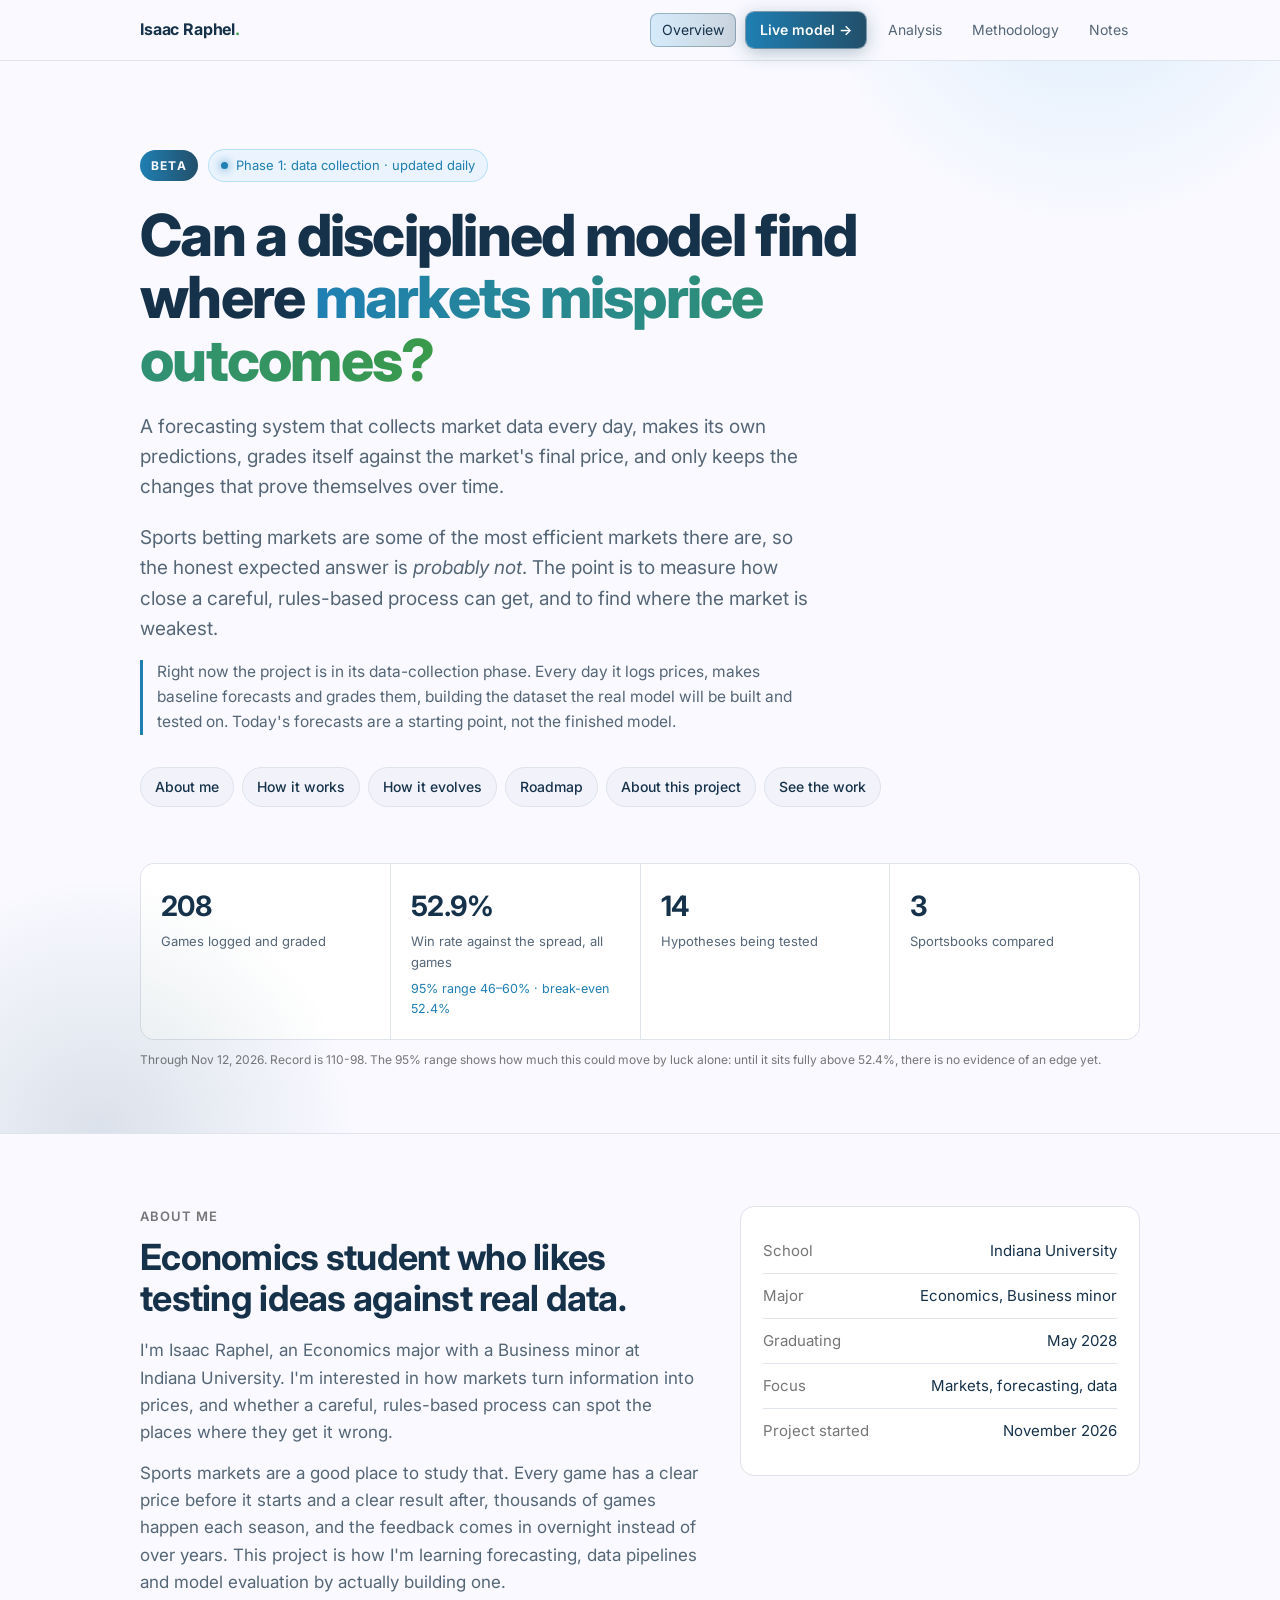
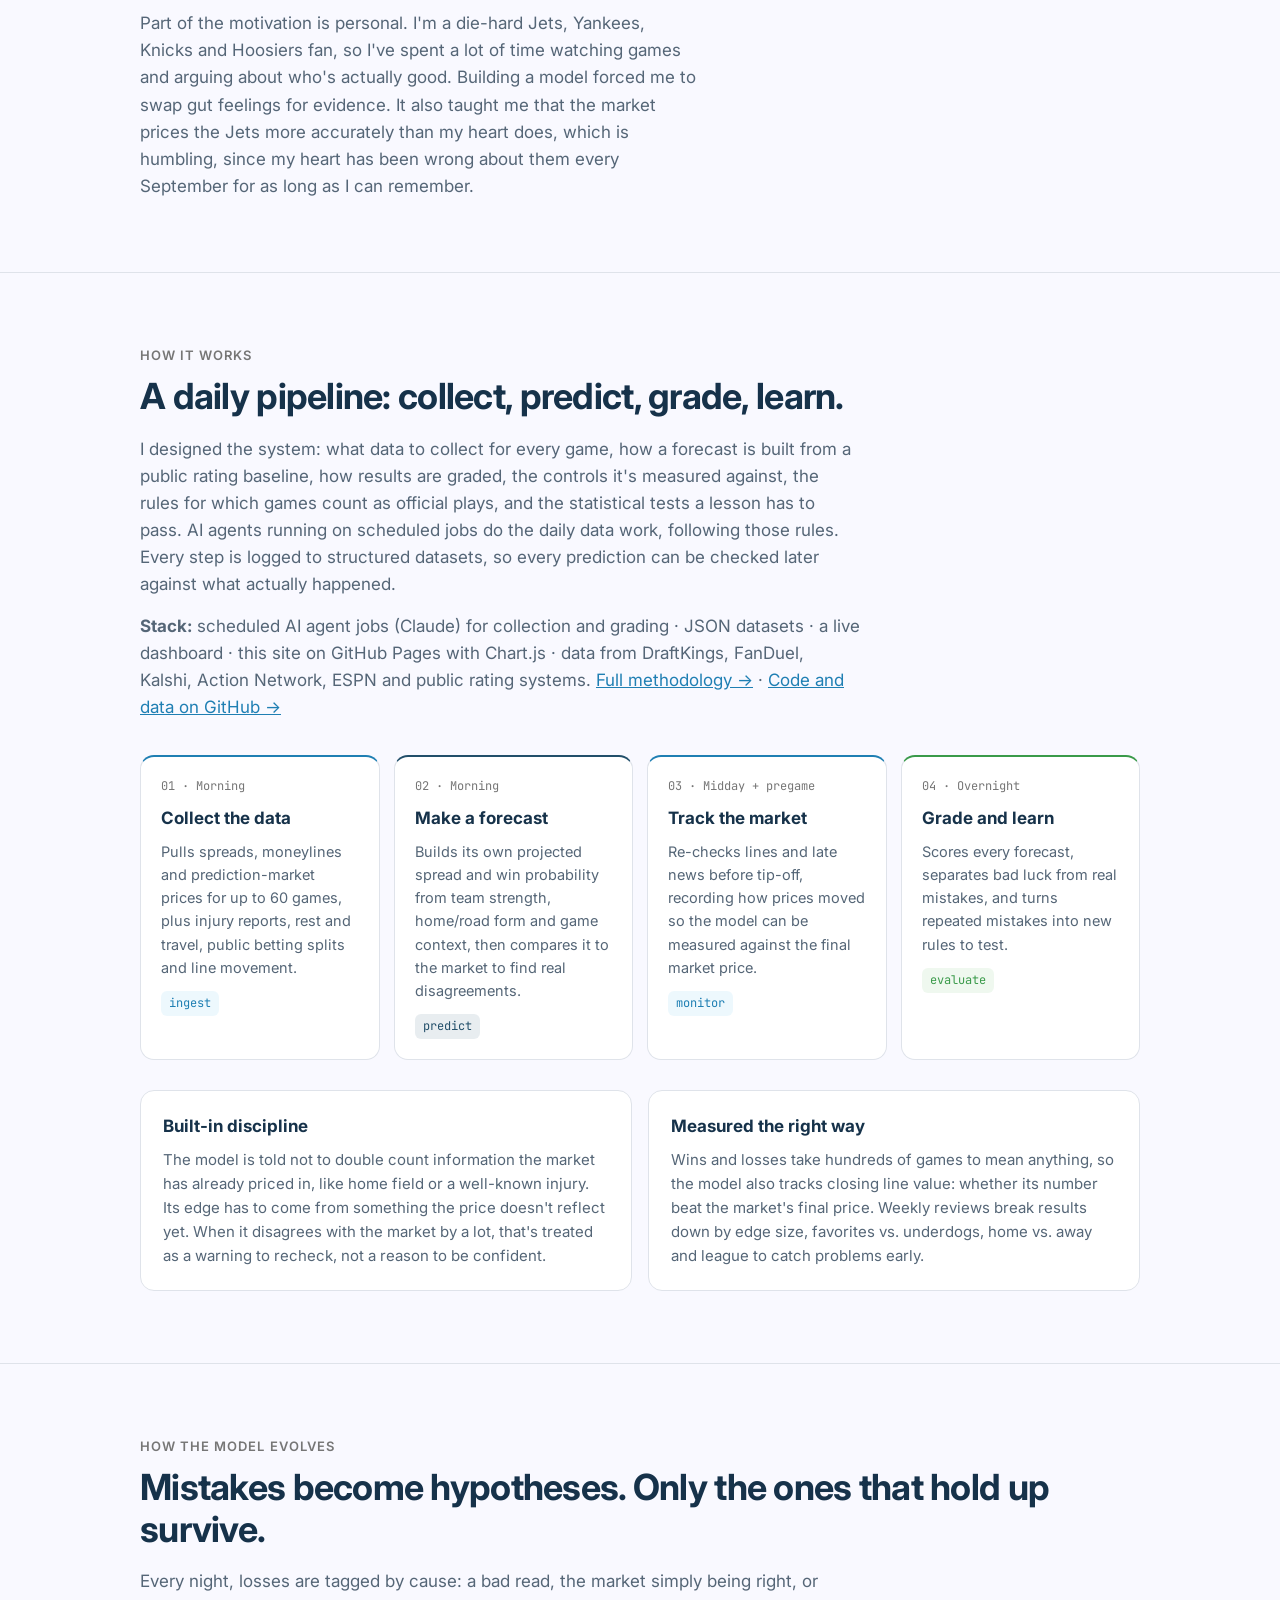
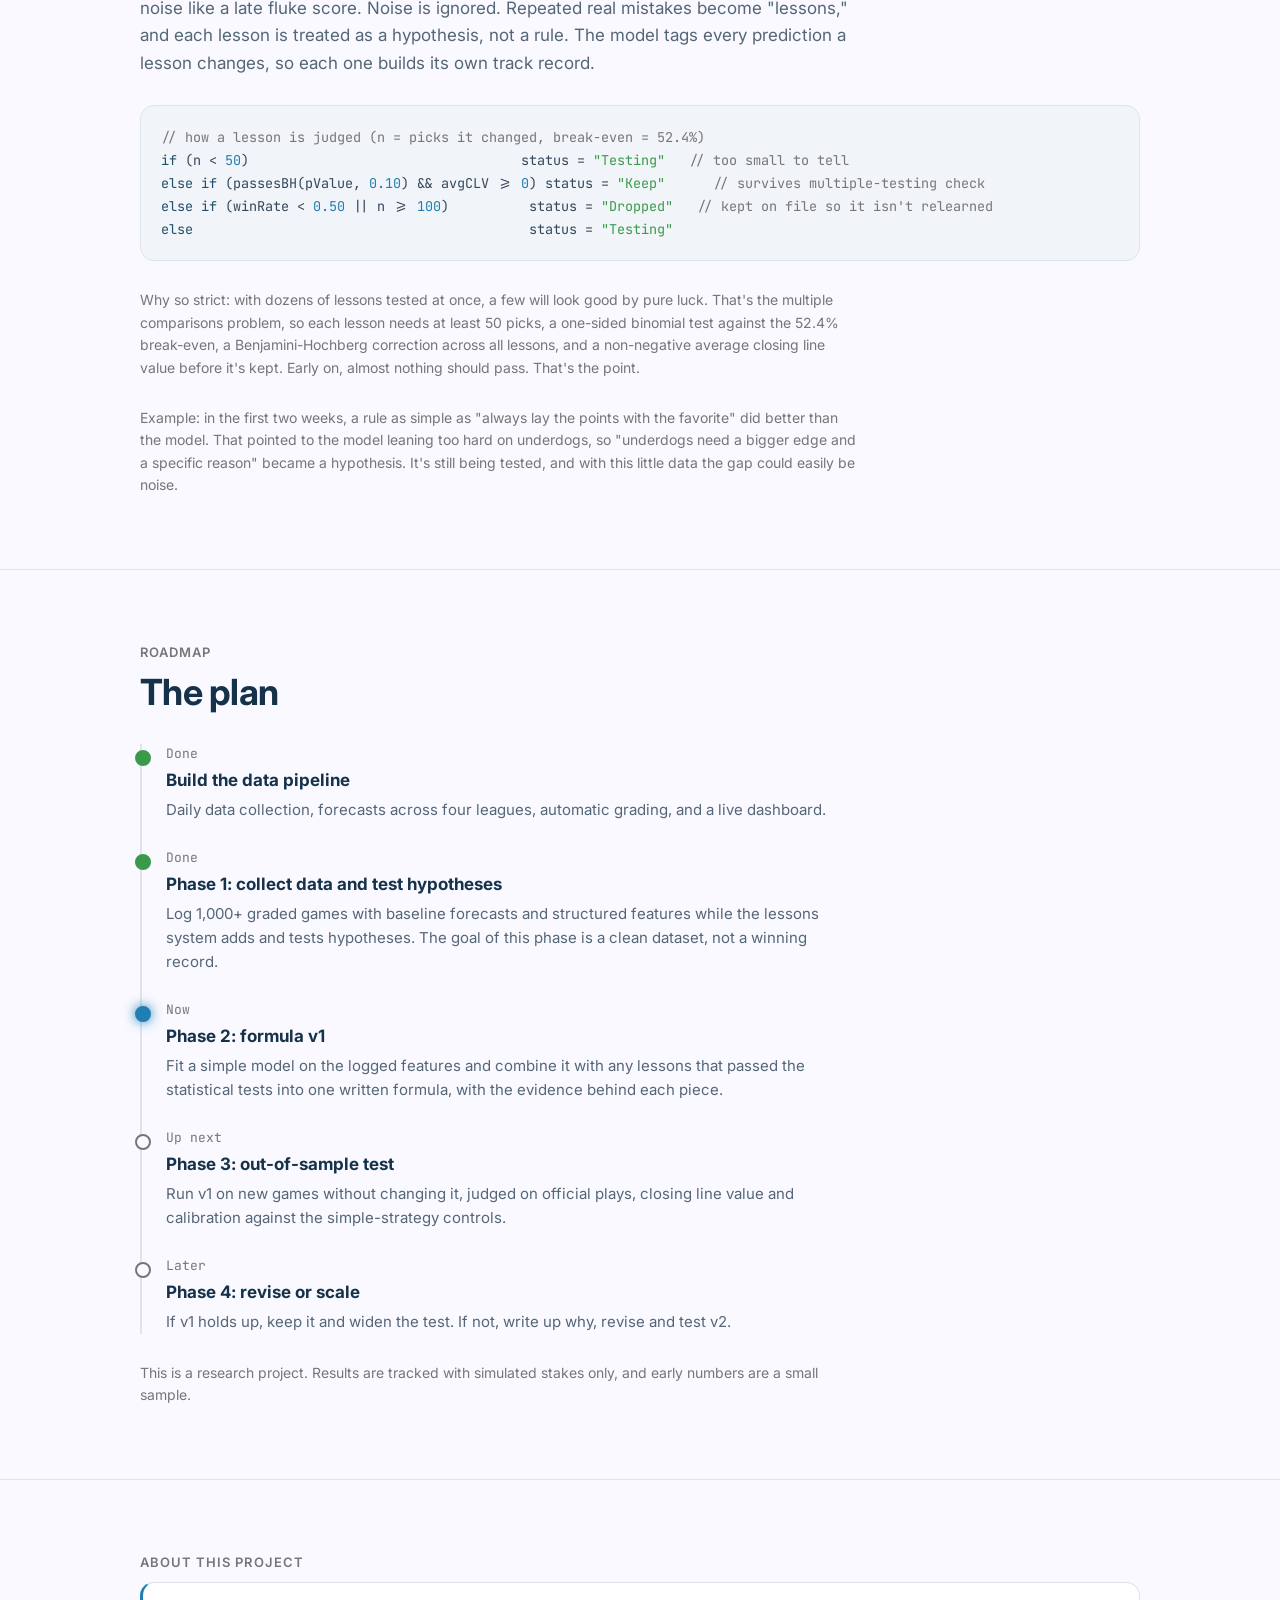
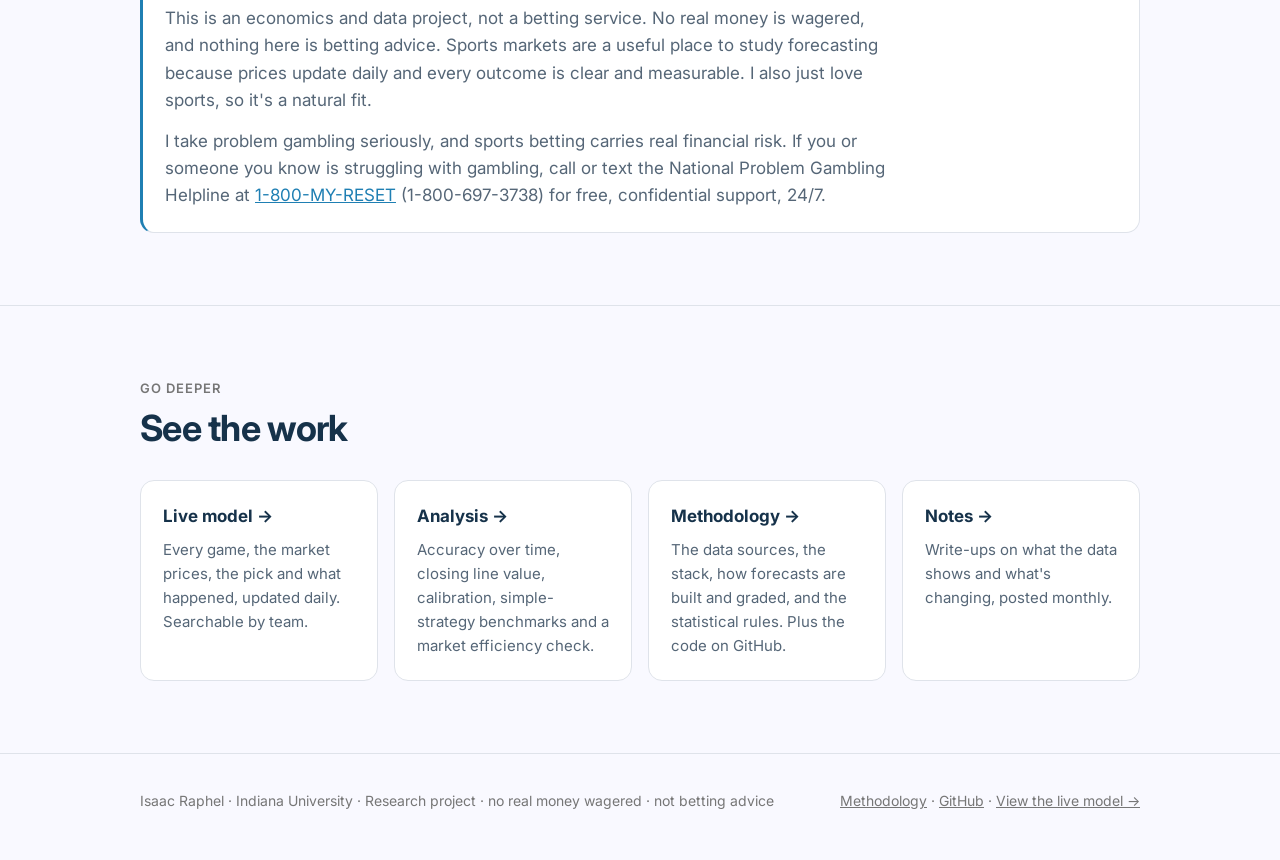
==== index.html @ 84a30801 "Retheme site to light Jungle Vibes palette (navy, sky blue, green; red for losses) Co-Authored-By: C" ====
<!doctype html>
<html lang="en">
<head>
<meta charset="utf-8">
<meta name="viewport" content="width=device-width, initial-scale=1">
<title>Isaac Raphel | Sports Forecasting Model (Beta)</title>
<meta name="description" content="An economics project testing how efficiently sports markets price games, using daily data collection, a prediction model and a self-correcting feedback loop.">
<meta property="og:title" content="Can a disciplined model find where markets misprice outcomes?">
<meta property="og:description" content="Isaac Raphel's daily sports forecasting model: predictions benchmarked against DraftKings, FanDuel and Kalshi, graded overnight, with a self-correcting lessons system.">
<meta property="og:image" content="https://isaacraphel.github.io/picks-model/assets/preview.png">
<meta property="og:url" content="https://isaacraphel.github.io/picks-model/">
<meta property="og:type" content="website">
<meta name="twitter:card" content="summary_large_image">
<link rel="preconnect" href="https://fonts.googleapis.com">
<link rel="preconnect" href="https://fonts.gstatic.com" crossorigin>
<link href="https://fonts.googleapis.com/css2?family=Inter:wght@400;500;600;700;800&family=JetBrains+Mono:wght@500&display=swap" rel="stylesheet">
<style>
:root{
  --bg:#f9f9ff; --panel:#ffffff; --panel2:#16324a; --line:#dfe3ea;
  --text:#16324a; --muted:#556677; --dim:#767676;
  --green:#3a9a4a; --blue:#1f7fb3; --purple:#224f6a; --amber:#1f7fb3; --pink:#c94545;
}
*{box-sizing:border-box;margin:0;padding:0}
html{scroll-behavior:smooth}
body{background:var(--bg);color:var(--text);font-family:Inter,system-ui,sans-serif;line-height:1.6;-webkit-font-smoothing:antialiased}
a{color:inherit}
.wrap{max-width:1040px;margin:0 auto;padding:0 20px}
.mono{font-family:"JetBrains Mono",ui-monospace,monospace}

nav{position:sticky;top:0;z-index:10;background:rgba(249,249,255,.92);backdrop-filter:blur(10px);border-bottom:1px solid var(--line)}
nav .wrap{display:flex;align-items:center;justify-content:space-between;height:60px}
.brand{font-weight:700;letter-spacing:-.01em;text-decoration:none}
.brand span{color:var(--green)}
.navlinks{display:flex;gap:22px;font-size:14px;color:var(--muted);align-items:center}
.navlinks a.navbtn{color:#fff;background:linear-gradient(90deg,#1f7fb3,#224f6a);padding:7px 14px;border-radius:8px;font-weight:600}
.navlinks a.navbtn:hover{color:#fff;filter:brightness(1.1)}
#today .head{display:flex;justify-content:space-between;align-items:end;gap:16px;flex-wrap:wrap;margin-bottom:22px}
.topcard{background:var(--panel);border:1px solid var(--line);border-left:3px solid var(--green);border-radius:14px;padding:20px 22px;display:flex;justify-content:space-between;gap:20px;flex-wrap:wrap;align-items:center}
.topcard .lbl{font-size:12px;color:var(--dim);text-transform:uppercase;letter-spacing:.08em;font-weight:600}
.streak{display:inline-block;font-size:13px;font-weight:700;color:#b7791f;background:rgba(183,121,31,.12);border-radius:999px;padding:3px 11px;margin:6px 0 2px}
.topcard .pk{font-size:26px;font-weight:800;color:var(--green);letter-spacing:-.02em;margin:2px 0}
.topcard .why{color:var(--muted);font-size:14.5px;max-width:640px}
.topcard .odds{display:flex;gap:18px;font-size:13.5px;color:var(--muted);flex-wrap:wrap}
.topcard .odds b{color:var(--text)}
.glist{margin-top:14px;display:grid;grid-template-columns:repeat(auto-fill,minmax(min(100%,300px),1fr));gap:12px}
.g{background:var(--panel);border:1px solid var(--line);border-radius:12px;padding:14px 16px;display:flex;flex-direction:column;gap:6px}
.g .r1{display:flex;justify-content:space-between;gap:10px;font-size:12px;color:var(--dim)}
.g .lg{font-weight:700;letter-spacing:.05em}
.lg-NFL{color:#1f7fb3}.lg-NBA{color:#8a9aa8}.lg-CFB{color:#224f6a}.lg-CBB{color:#54b7e8}
.g .mt{font-weight:600;font-size:15px}
.g .r3{display:flex;justify-content:space-between;gap:10px;font-size:13.5px;color:var(--muted)}
.g .r3 b{color:var(--green);font-weight:700}
.ovr{font-size:12px;color:#224f6a;background:rgba(34,79,106,.12);border-radius:6px;padding:3px 8px;width:max-content;max-width:100%}
.res-W{color:#3a9a4a;font-weight:700}.res-L{color:#c94545;font-weight:700}.res-P{color:var(--amber);font-weight:700}
.seeall{margin-top:18px;display:flex;gap:12px;flex-wrap:wrap;align-items:center}
.seeall .muted{color:var(--dim);font-size:13.5px}
.sec-cta{margin-top:30px}
.navlinks a{text-decoration:none}
.navlinks a:hover{color:var(--text)}
@media(max-width:640px){.navlinks .hide-sm{display:none}}

header.hero{padding:88px 0 64px;position:relative;overflow:hidden}
.hero:before{content:"";position:absolute;inset:-40% -10% auto auto;width:640px;height:640px;background:radial-gradient(circle,rgba(84,183,232,.18),transparent 60%);pointer-events:none}
.hero:after{content:"";position:absolute;left:-200px;bottom:-300px;width:600px;height:600px;background:radial-gradient(circle,rgba(34,79,106,.14),transparent 60%);pointer-events:none}
.tagrow{display:flex;gap:10px;align-items:center;flex-wrap:wrap;margin-bottom:22px}.tagrow .eyebrow{margin-bottom:0}
.beta{font-size:12px;font-weight:700;letter-spacing:.1em;text-transform:uppercase;color:#f9f9ff;background:linear-gradient(90deg,var(--blue),var(--purple));padding:6px 11px;border-radius:999px}
.eyebrow{display:inline-flex;gap:8px;align-items:center;font-size:13px;color:#1f7fb3;border:1px solid rgba(84,183,232,.35);background:rgba(84,183,232,.08);padding:5px 12px;border-radius:999px;margin-bottom:22px}
.dot{width:7px;height:7px;border-radius:50%;background:var(--blue);box-shadow:0 0 10px var(--blue)}
h1{font-size:clamp(34px,6vw,58px);line-height:1.08;letter-spacing:-.03em;font-weight:800;max-width:820px}
h1 .grad{background:linear-gradient(90deg,var(--blue),var(--green));-webkit-background-clip:text;background-clip:text;color:transparent}
.lede.phase{font-size:15.5px;border-left:3px solid var(--amber);padding-left:14px;margin-top:16px}
.lede{margin-top:20px;font-size:clamp(16px,2.2vw,19px);color:var(--muted);max-width:680px}
.cta{margin-top:32px;display:flex;gap:12px;flex-wrap:wrap}
.btn{display:inline-block;padding:12px 20px;border-radius:10px;font-weight:600;font-size:15px;text-decoration:none;border:1px solid var(--line)}
.btn.primary{background:var(--text);color:var(--bg);border-color:var(--text)}
.btn.primary:hover{filter:brightness(1.1)}
.btn.ghost:hover{border-color:var(--muted)}

.stats{display:grid;grid-template-columns:repeat(4,1fr);gap:1px;background:var(--line);border:1px solid var(--line);border-radius:14px;overflow:hidden;margin-top:56px}
.stat{background:var(--panel);padding:20px}
.stat .n{font-size:28px;font-weight:700;letter-spacing:-.02em}
.stat .l{font-size:13px;color:var(--muted);margin-top:2px}
.asof{font-size:12px;color:var(--dim);margin-top:10px}
@media(max-width:720px){.stats{grid-template-columns:repeat(2,1fr)}}

section{padding:72px 0;border-top:1px solid var(--line)}
.kicker{font-size:13px;font-weight:600;letter-spacing:.08em;text-transform:uppercase;color:var(--dim);margin-bottom:10px}
h2{font-size:clamp(26px,4vw,36px);letter-spacing:-.02em;line-height:1.15;margin-bottom:18px}
p.body{color:var(--muted);max-width:720px;font-size:17px}
p.body + p.body{margin-top:14px}

.about{display:grid;grid-template-columns:1.4fr 1fr;gap:40px;align-items:start}
.card{background:var(--panel);border:1px solid var(--line);border-radius:14px;padding:22px}
.facts div{display:flex;justify-content:space-between;gap:16px;padding:10px 0;border-bottom:1px solid var(--line);font-size:15px}
.facts div:last-child{border-bottom:0}
.facts span:first-child{color:var(--dim)}
.facts span:last-child{text-align:right}
@media(max-width:800px){.about{grid-template-columns:1fr}}

.pipeline{display:grid;grid-template-columns:repeat(4,1fr);gap:14px;margin-top:34px}
.step{background:var(--panel);border:1px solid var(--line);border-radius:14px;padding:20px;position:relative}
.step .num{font-family:"JetBrains Mono",monospace;font-size:12px;color:var(--dim)}
.step h3{font-size:17px;margin:8px 0 8px}
.step p{font-size:14.5px;color:var(--muted)}
.step .tag{display:inline-block;margin-top:12px;font-size:12px;font-family:"JetBrains Mono",monospace;padding:3px 8px;border-radius:6px}
.s1 .tag{color:var(--blue);background:rgba(84,183,232,.1)}
.s2 .tag{color:var(--purple);background:rgba(34,79,106,.1)}
.s3 .tag{color:var(--amber);background:rgba(84,183,232,.1)}
.s4 .tag{color:var(--green);background:rgba(95,189,100,.1)}
.s1{border-top:2px solid var(--blue)} .s2{border-top:2px solid var(--purple)} .s3{border-top:2px solid var(--amber)} .s4{border-top:2px solid var(--green)}
@media(max-width:880px){.pipeline{grid-template-columns:repeat(2,1fr)}}
@media(max-width:520px){.pipeline{grid-template-columns:1fr}}

.two{display:grid;grid-template-columns:1fr 1fr;gap:16px;margin-top:30px}
.two .card h3{font-size:17px;margin-bottom:8px}
.two .card p{font-size:15px;color:var(--muted)}
.two .card .big{font-size:30px;font-weight:700;letter-spacing:-.02em;margin-bottom:4px}
@media(max-width:980px){#deeper .two{grid-template-columns:repeat(2,1fr)!important}}
@media(max-width:720px){.two{grid-template-columns:1fr!important}}

.code{margin-top:28px;background:#f1f4f8;border:1px solid var(--line);border-radius:14px;padding:20px;overflow-x:auto;white-space:pre;font-family:"JetBrains Mono",monospace;font-size:13.5px;line-height:1.7;color:#33475b}
.code .c{color:var(--dim)} .code .k{color:var(--purple)} .code .s{color:var(--green)} .code .n{color:var(--amber)}

.timeline{margin-top:30px;border-left:2px solid var(--line);padding-left:24px;display:grid;gap:26px}
.tl{position:relative}
.tl:before{content:"";position:absolute;left:-31px;top:6px;width:12px;height:12px;border-radius:50%;background:var(--bg);border:2px solid var(--dim)}
.tl.done:before{background:var(--green);border-color:var(--green)}
.tl.now:before{background:var(--blue);border-color:var(--blue);box-shadow:0 0 12px var(--blue)}
.tl .when{font-size:13px;color:var(--dim);font-family:"JetBrains Mono",monospace}
.tl h3{font-size:17px;margin:2px 0 4px}
.tl p{color:var(--muted);font-size:15px;max-width:680px}

.note{margin-top:28px;font-size:14px;color:var(--dim);max-width:720px}
footer{border-top:1px solid var(--line);padding:36px 0 48px;color:var(--dim);font-size:14px}
footer .wrap{display:flex;justify-content:space-between;gap:16px;flex-wrap:wrap}
/* nav-fix */
.brand,.navlinks a{white-space:nowrap}
@media(max-width:700px){.navlinks{gap:14px}.hide-sm{display:none}}
/* nav-v2 */
.navlinks{gap:6px!important}
.navlinks a{padding:6px 12px;border-radius:8px;color:var(--muted);text-decoration:none}
.navlinks a:hover{color:var(--text);background:rgba(34,79,106,.04)}
.navlinks a.on{color:#16324a;background:linear-gradient(90deg,rgba(84,183,232,.22),rgba(34,79,106,.22));box-shadow:inset 0 0 0 1px rgba(34,79,106,.35)}
@media(max-width:560px){.brand{display:none}nav .wrap{justify-content:center}.navlinks{gap:2px!important}.navlinks a{padding:6px 7px;font-size:13px}}
/* nav-v3 */
@media(max-width:560px){.navlinks a.navbtn{margin:0 2px}.navlinks .arr{display:none}}
.navlinks a.navbtn{color:#fff!important;font-weight:600;background:linear-gradient(90deg,#1f7fb3,#224f6a)!important;box-shadow:0 0 0 1px rgba(34,79,106,.5),0 4px 18px rgba(34,79,106,.35)!important;margin:0 4px}
.navlinks a.navbtn:hover{filter:brightness(1.12)}
.navlinks a.navbtn.on{box-shadow:0 0 0 2px rgba(84,183,232,.6),0 4px 18px rgba(34,79,106,.45)!important}
.resp{border-left:3px solid var(--blue)}
.resp a{color:#1f7fb3}
.cta{gap:8px!important}
.chip{display:inline-block;padding:8px 14px;border-radius:999px;font-size:14px;font-weight:500;color:var(--text);text-decoration:none;border:1px solid var(--line);background:rgba(34,79,106,.03)}
.chip:hover{border-color:rgba(34,79,106,.6);background:rgba(34,79,106,.10)}
section{scroll-margin-top:70px}
.stat .ci{font-size:12.5px;color:var(--amber);margin-top:6px}
.stack{font-size:15px}.stack a{color:#1f7fb3}
/* nav-v4 */
.navlinks .short{display:none}
@media(max-width:560px){.navlinks .long{display:none}.navlinks .short{display:inline}.navlinks{gap:0!important}.navlinks a{padding:6px 5px!important;font-size:12.5px!important}.navlinks a.navbtn{margin:0 3px!important}}
@media(max-width:380px){.navlinks a{padding:6px 4px!important;font-size:12px!important}}
</style>
</head>
<body>

<nav><div class="wrap">
  <a class="brand" href="index.html">Isaac Raphel<span>.</span></a>
  <div class="navlinks">
    <a href="index.html" class="on" aria-current="page">Overview</a>
    <a href="model.html" class="navbtn">Live model<span class="arr"> →</span></a>
    <a href="analysis.html">Analysis</a>
    <a href="method.html"><span class="long">Methodology</span><span class="short">Method</span></a>
    <a href="notes.html">Notes</a>
  </div>
</div></nav>

<header class="hero"><div class="wrap">
  <div class="tagrow"><span class="beta">Beta</span><div class="eyebrow"><span class="dot"></span> Phase 1: data collection · updated daily</div></div>
  <h1>Can a disciplined model find where <span class="grad">markets misprice outcomes?</span></h1>
  <p class="lede">A forecasting system that collects market data every day, makes its own predictions, grades itself against the market's final price, and only keeps the changes that prove themselves over time.</p>
  <p class="lede">Sports betting markets are some of the most efficient markets there are, so the honest expected answer is <em>probably not</em>. The point is to measure how close a careful, rules-based process can get, and to find where the market is weakest.</p>
  <p class="lede phase">Right now the project is in its data-collection phase. Every day it logs prices, makes baseline forecasts and grades them, building the dataset the real model will be built and tested on. Today's forecasts are a starting point, not the finished model.</p>
  <div class="cta">
    <a class="chip" href="#about">About me</a>
    <a class="chip" href="#how">How it works</a>
    <a class="chip" href="#learning">How it evolves</a>
    <a class="chip" href="#plan">Roadmap</a>
    <a class="chip" href="#responsible">About this project</a>
    <a class="chip" href="#deeper">See the work</a>
  </div>

  <div class="stats">
    <div class="stat"><div class="n" id="st-games">—</div><div class="l">Games logged and graded</div></div>
    <div class="stat"><div class="n" id="st-ats">—</div><div class="l">Win rate against the spread, all games</div><div class="ci" id="st-ci">95% range loading · break-even 52.4%</div></div>
    <div class="stat"><div class="n" id="st-lessons">—</div><div class="l">Hypotheses being tested</div></div>
    <div class="stat"><div class="n">3</div><div class="l">Sportsbooks compared</div></div>
  </div>
  <div class="asof" id="st-asof"></div>
</div></header>



<section id="about"><div class="wrap about">
  <div>
    <div class="kicker">About me</div>
    <h2>Economics student who likes testing ideas against real data.</h2>
    <p class="body">I'm Isaac Raphel, an Economics major with a Business minor at Indiana University. I'm interested in how markets turn information into prices, and whether a careful, rules-based process can spot the places where they get it wrong.</p>
    <p class="body">Sports markets are a good place to study that. Every game has a clear price before it starts and a clear result after, thousands of games happen each season, and the feedback comes in overnight instead of over years. This project is how I'm learning forecasting, data pipelines and model evaluation by actually building one.</p>
    <p class="body">Part of the motivation is personal. I'm a die-hard Jets, Yankees, Knicks and Hoosiers fan, so I've spent a lot of time watching games and arguing about who's actually good. Building a model forced me to swap gut feelings for evidence. It also taught me that the market prices the Jets more accurately than my heart does, which is humbling, since my heart has been wrong about them every September for as long as I can remember.</p>
  </div>
  <div class="card facts">
    <div><span>School</span><span>Indiana University</span></div>
    <div><span>Major</span><span>Economics, Business minor</span></div>
    <div><span>Graduating</span><span>May 2028</span></div>
    <div><span>Focus</span><span>Markets, forecasting, data</span></div>
    <div><span>Project started</span><span>November 2026</span></div>
  </div>
</div></section>

<section id="how"><div class="wrap">
  <div class="kicker">How it works</div>
  <h2>A daily pipeline: collect, predict, grade, learn.</h2>
  <p class="body">I designed the system: what data to collect for every game, how a forecast is built from a public rating baseline, how results are graded, the controls it's measured against, the rules for which games count as official plays, and the statistical tests a lesson has to pass. AI agents running on scheduled jobs do the daily data work, following those rules. Every step is logged to structured datasets, so every prediction can be checked later against what actually happened.</p>
  <p class="body stack"><b>Stack:</b> scheduled AI agent jobs (Claude) for collection and grading · JSON datasets · a live dashboard · this site on GitHub Pages with Chart.js · data from DraftKings, FanDuel, Kalshi, Action Network, ESPN and public rating systems. <a href="method.html">Full methodology →</a> · <a href="https://github.com/IsaacRaphel/picks-model">Code and data on GitHub →</a></p>

  <div class="pipeline">
    <div class="step s1"><div class="num">01 · Morning</div><h3>Collect the data</h3><p>Pulls spreads, moneylines and prediction-market prices for up to 60 games, plus injury reports, rest and travel, public betting splits and line movement.</p><span class="tag">ingest</span></div>
    <div class="step s2"><div class="num">02 · Morning</div><h3>Make a forecast</h3><p>Builds its own projected spread and win probability from team strength, home/road form and game context, then compares it to the market to find real disagreements.</p><span class="tag">predict</span></div>
    <div class="step s3"><div class="num">03 · Midday + pregame</div><h3>Track the market</h3><p>Re-checks lines and late news before tip-off, recording how prices moved so the model can be measured against the final market price.</p><span class="tag">monitor</span></div>
    <div class="step s4"><div class="num">04 · Overnight</div><h3>Grade and learn</h3><p>Scores every forecast, separates bad luck from real mistakes, and turns repeated mistakes into new rules to test.</p><span class="tag">evaluate</span></div>
  </div>

  <div class="two">
    <div class="card">
      <h3>Built-in discipline</h3>
      <p>The model is told not to double count information the market has already priced in, like home field or a well-known injury. Its edge has to come from something the price doesn't reflect yet. When it disagrees with the market by a lot, that's treated as a warning to recheck, not a reason to be confident.</p>
    </div>
    <div class="card">
      <h3>Measured the right way</h3>
      <p>Wins and losses take hundreds of games to mean anything, so the model also tracks closing line value: whether its number beat the market's final price. Weekly reviews break results down by edge size, favorites vs. underdogs, home vs. away and league to catch problems early.</p>
    </div>
  </div>
</div></section>

<section id="learning"><div class="wrap">
  <div class="kicker">How the model evolves</div>
  <h2>Mistakes become hypotheses. Only the ones that hold up survive.</h2>
  <p class="body">Every night, losses are tagged by cause: a bad read, the market simply being right, or noise like a late fluke score. Noise is ignored. Repeated real mistakes become "lessons," and each lesson is treated as a hypothesis, not a rule. The model tags every prediction a lesson changes, so each one builds its own track record.</p>

<div class="code"><span class="c">// how a lesson is judged (n = picks it changed, break-even = 52.4%)</span>
<span class="k">if</span> (n &lt; <span class="n">50</span>)                                  status = <span class="s">"Testing"</span>   <span class="c">// too small to tell</span>
<span class="k">else if</span> (passesBH(pValue, <span class="n">0.10</span>) &amp;&amp; avgCLV &gt;= <span class="n">0</span>) status = <span class="s">"Keep"</span>      <span class="c">// survives multiple-testing check</span>
<span class="k">else if</span> (winRate &lt; <span class="n">0.50</span> || n &gt;= <span class="n">100</span>)          status = <span class="s">"Dropped"</span>   <span class="c">// kept on file so it isn't relearned</span>
<span class="k">else</span>                                          status = <span class="s">"Testing"</span></div>
  <p class="note">Why so strict: with dozens of lessons tested at once, a few will look good by pure luck. That's the multiple comparisons problem, so each lesson needs at least 50 picks, a one-sided binomial test against the 52.4% break-even, a Benjamini-Hochberg correction across all lessons, and a non-negative average closing line value before it's kept. Early on, almost nothing should pass. That's the point.</p>

  <p class="note">Example: in the first two weeks, a rule as simple as "always lay the points with the favorite" did better than the model. That pointed to the model leaning too hard on underdogs, so "underdogs need a bigger edge and a specific reason" became a hypothesis. It's still being tested, and with this little data the gap could easily be noise.</p>
</div></section>

<section id="plan"><div class="wrap">
  <div class="kicker">Roadmap</div>
  <h2>The plan</h2>
  <div class="timeline">
    <div class="tl" data-start="2026-10-25" data-end="2026-11-02"><div class="when"></div><h3>Build the data pipeline</h3><p>Daily data collection, forecasts across four leagues, automatic grading, and a live dashboard.</p></div>
    <div class="tl" data-start="2026-11-02" data-end="2026-12-01"><div class="when"></div><h3>Phase 1: collect data and test hypotheses</h3><p>Log 1,000+ graded games with baseline forecasts and structured features while the lessons system adds and tests hypotheses. The goal of this phase is a clean dataset, not a winning record.</p></div>
    <div class="tl" data-start="2026-12-01" data-end="2026-12-08"><div class="when"></div><h3>Phase 2: formula v1</h3><p>Fit a simple model on the logged features and combine it with any lessons that passed the statistical tests into one written formula, with the evidence behind each piece.</p></div>
    <div class="tl" data-start="2026-12-08" data-end="2027-02-01"><div class="when"></div><h3>Phase 3: out-of-sample test</h3><p>Run v1 on new games without changing it, judged on official plays, closing line value and calibration against the simple-strategy controls.</p></div>
    <div class="tl" data-start="2027-02-01" data-end="2099-01-01"><div class="when"></div><h3>Phase 4: revise or scale</h3><p>If v1 holds up, keep it and widen the test. If not, write up why, revise and test v2.</p></div>
  </div>
  <p class="note">This is a research project. Results are tracked with simulated stakes only, and early numbers are a small sample.</p>
</div></section>

<section id="responsible"><div class="wrap">
  <div class="kicker">About this project</div>
  <div class="card resp">
    <p class="body">This is an economics and data project, not a betting service. No real money is wagered, and nothing here is betting advice. Sports markets are a useful place to study forecasting because prices update daily and every outcome is clear and measurable. I also just love sports, so it's a natural fit.</p>
    <p class="body">I take problem gambling seriously, and sports betting carries real financial risk. If you or someone you know is struggling with gambling, call or text the National Problem Gambling Helpline at <a href="tel:18006973738">1-800-MY-RESET</a> (1-800-697-3738) for free, confidential support, 24/7.</p>
  </div>
</div></section>

<section id="deeper"><div class="wrap">
  <div class="kicker">Go deeper</div>
  <h2>See the work</h2>
  <div class="two" style="grid-template-columns:repeat(4,1fr)">
    <a class="card" href="model.html" style="text-decoration:none"><h3>Live model →</h3><p>Every game, the market prices, the pick and what happened, updated daily. Searchable by team.</p></a>
    <a class="card" href="analysis.html" style="text-decoration:none"><h3>Analysis →</h3><p>Accuracy over time, closing line value, calibration, simple-strategy benchmarks and a market efficiency check.</p></a>
    <a class="card" href="method.html" style="text-decoration:none"><h3>Methodology →</h3><p>The data sources, the stack, how forecasts are built and graded, and the statistical rules. Plus the code on GitHub.</p></a>
    <a class="card" href="notes.html" style="text-decoration:none"><h3>Notes →</h3><p>Write-ups on what the data shows and what's changing, posted monthly.</p></a>
  </div>
</div></section>

<footer><div class="wrap">
  <span>Isaac Raphel · Indiana University · Research project · no real money wagered · not betting advice</span>
  <span class="flinks"><a href="method.html">Methodology</a> · <a href="https://github.com/IsaacRaphel/picks-model">GitHub</a> · <a href="model.html">View the live model →</a></span>
</div></footer>

<script>
function wilson(w,n,z=1.96){if(!n)return null;const p=w/n,d=1+z*z/n,c=(p+z*z/(2*n))/d,h=z*Math.sqrt(p*(1-p)/n+z*z/(4*n*n))/d;return[c-h,c+h];}
(function(){const today=new Date().toLocaleDateString('en-CA',{timeZone:'America/New_York'});
  document.querySelectorAll('.tl[data-start]').forEach(el=>{const s=el.dataset.start,e=el.dataset.end;const w=el.querySelector('.when');
    if(today>=e){el.classList.add('done');w.textContent='Done';}else if(today>=s){el.classList.add('now');w.textContent='Now';}else{w.textContent='Up next';}});
  let first=true;document.querySelectorAll('.tl[data-start]').forEach(el=>{const w=el.querySelector('.when');if(w.textContent==='Up next'){if(!first)w.textContent='Later';first=false;}});})();
Promise.all([
  fetch('data/games.json',{cache:'no-store'}).then(r=>r.json()),
  fetch('data/lessons.json',{cache:'no-store'}).then(r=>r.json())
]).then(([games,lessons])=>{
  const graded=games.filter(g=>['W','L','P'].includes(g.spread_result));
  const w=graded.filter(g=>g.spread_result==='W').length, l=graded.filter(g=>g.spread_result==='L').length;
  document.getElementById('st-games').textContent=graded.length.toLocaleString();
  if(w+l){document.getElementById('st-ats').textContent=(100*w/(w+l)).toFixed(1)+'%';const ci=wilson(w,w+l);document.getElementById('st-ci').textContent='95% range '+Math.round(100*ci[0])+'–'+Math.round(100*ci[1])+'% · break-even 52.4%';}
  document.getElementById('st-lessons').textContent=lessons.filter(x=>x.status&&x.status!=='Setup').length;
  const last=graded.map(g=>g.date).sort().pop();
  if(last){const d=new Date(last+'T12:00:00');
    document.getElementById('st-asof').textContent='Through '+d.toLocaleDateString('en-US',{month:'short',day:'numeric',year:'numeric'})+'.'+' Record is '+w+'-'+l+'. The 95% range shows how much this could move by luck alone: until it sits fully above 52.4%, there is no evidence of an edge yet.';}
}).catch(()=>{});


</script>
</body>
</html>
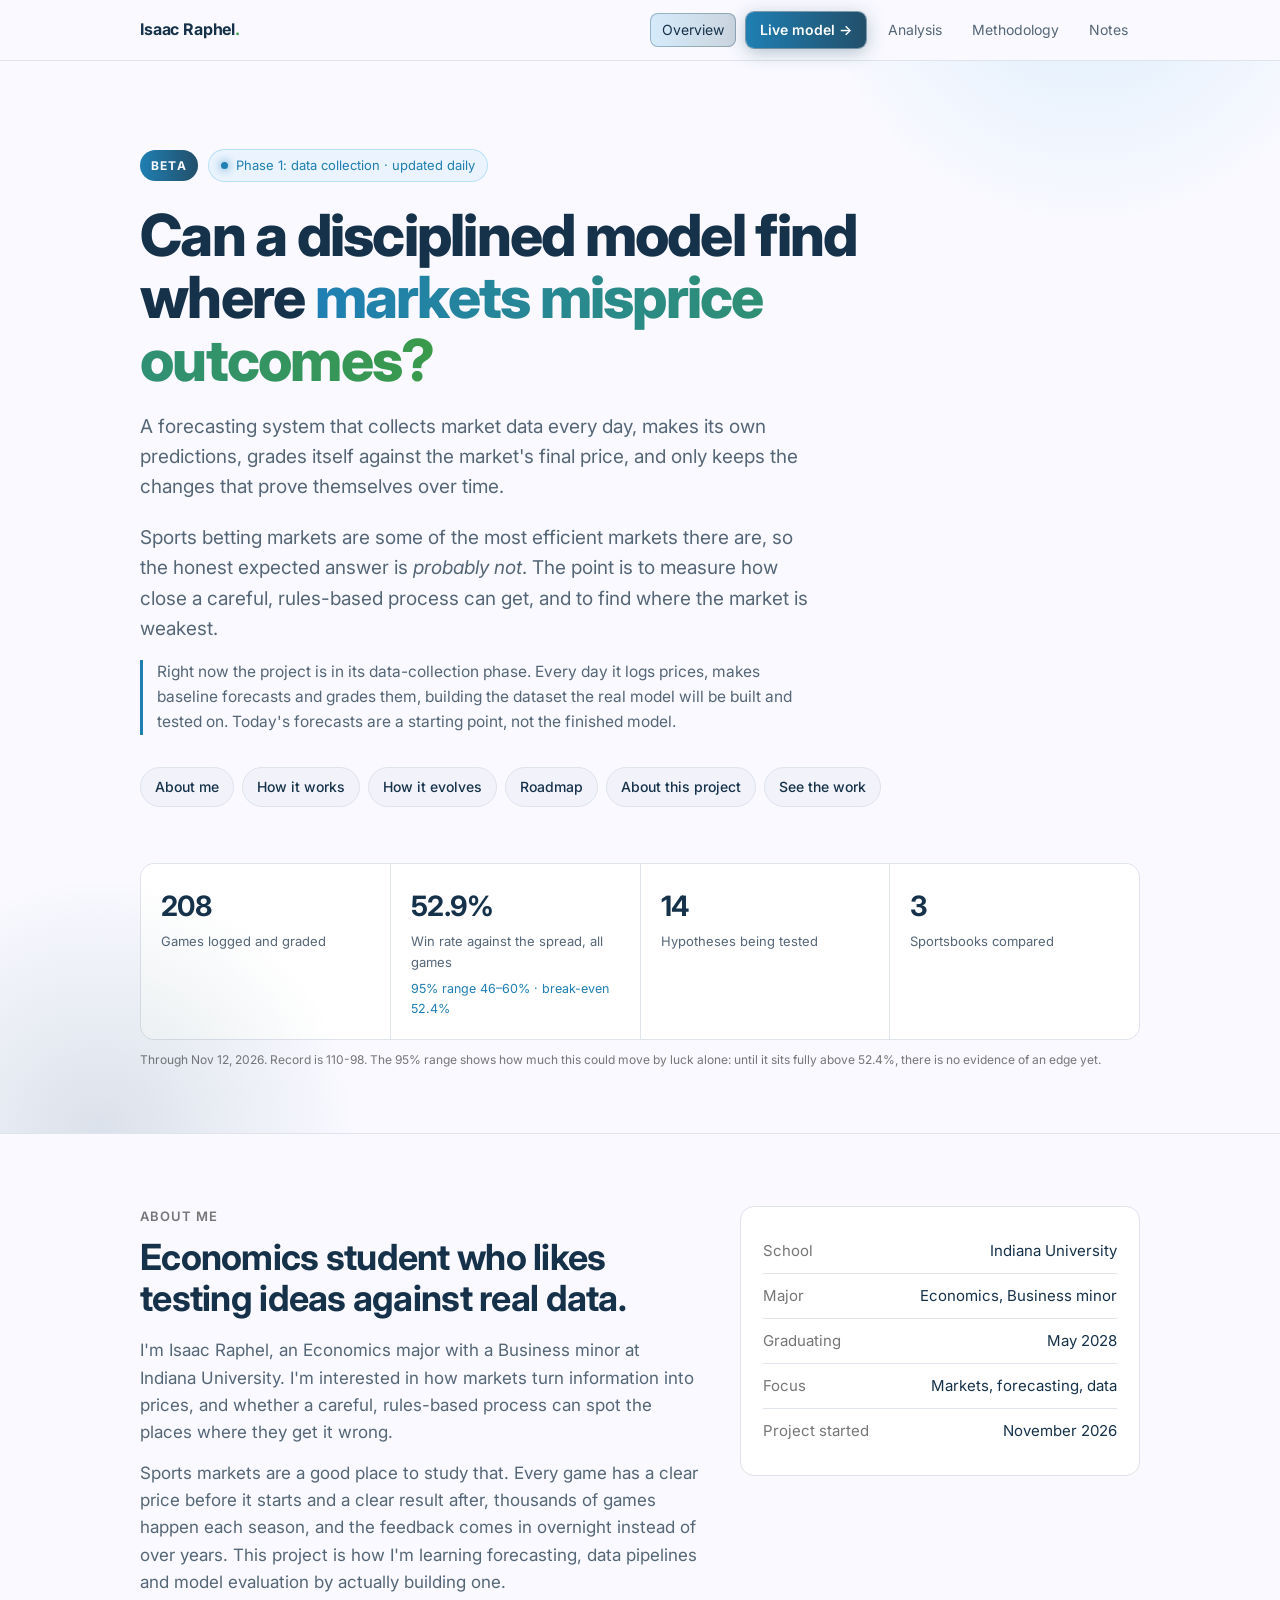
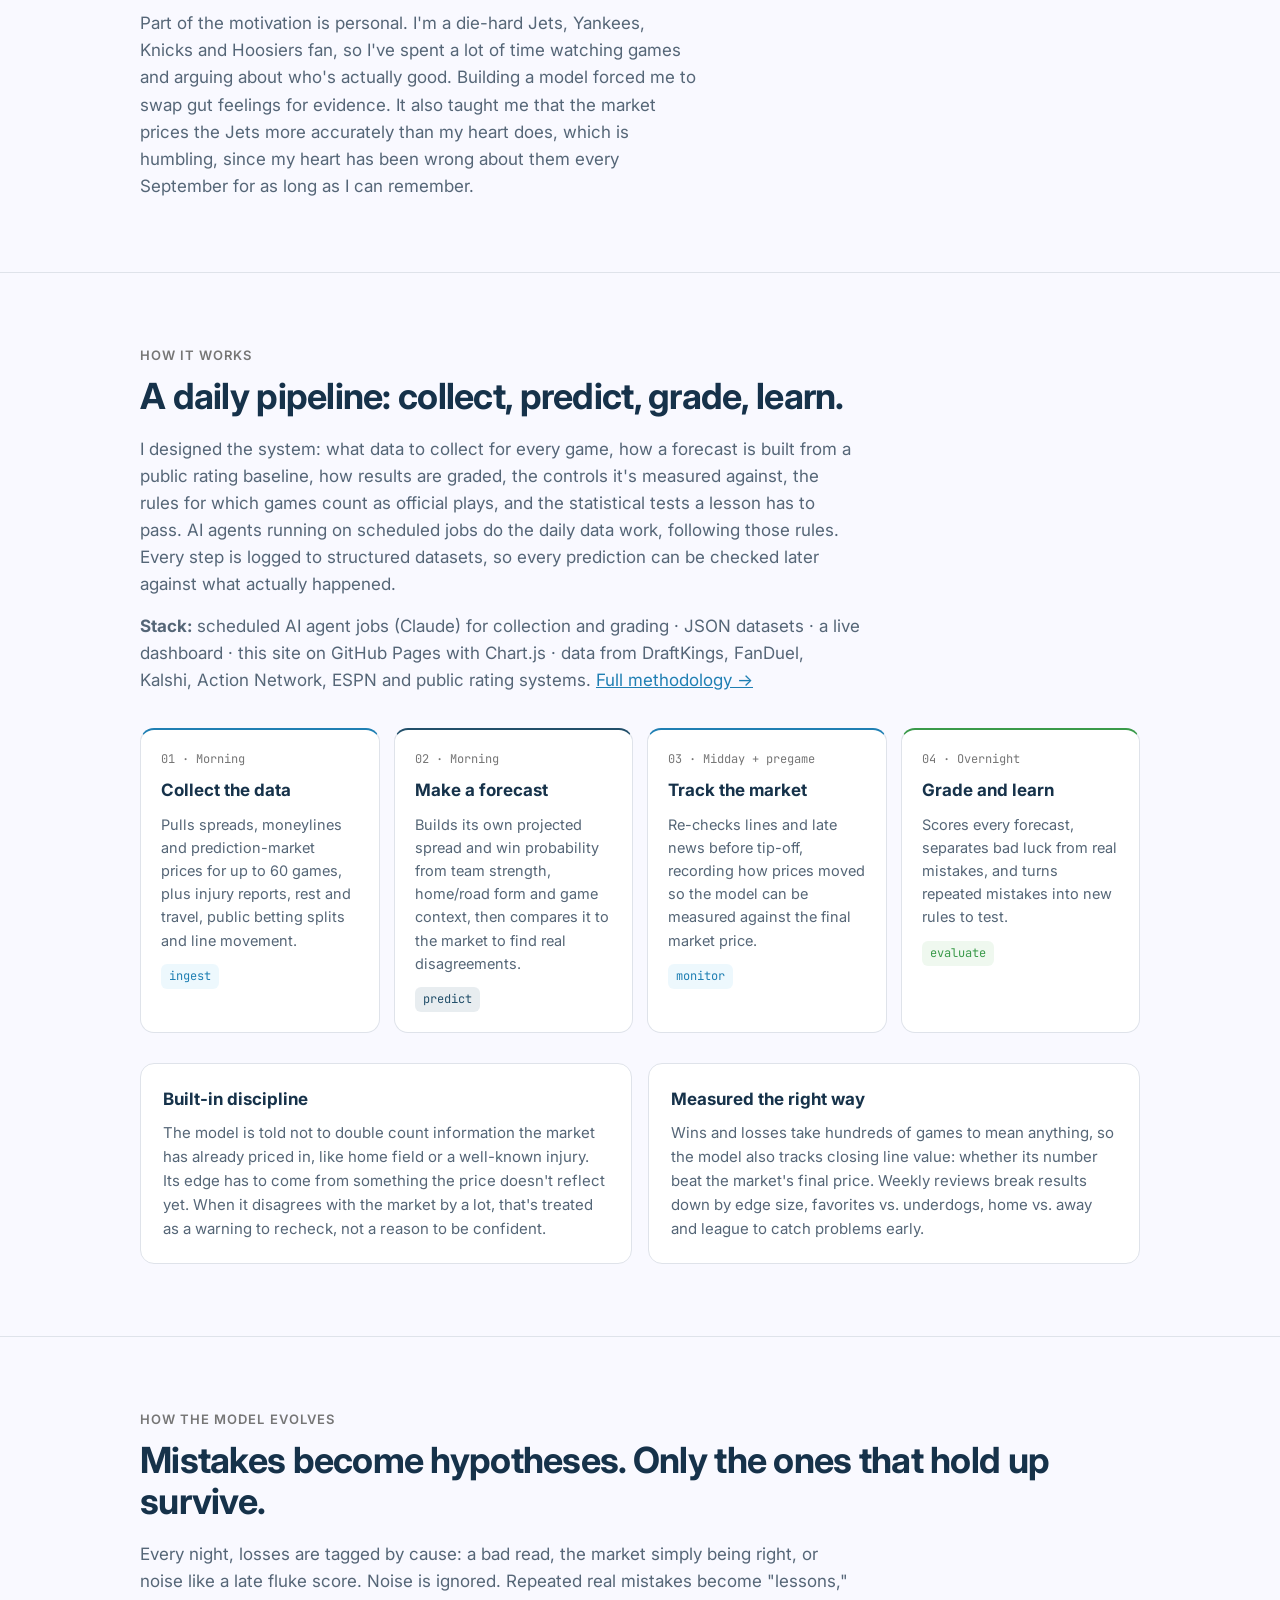
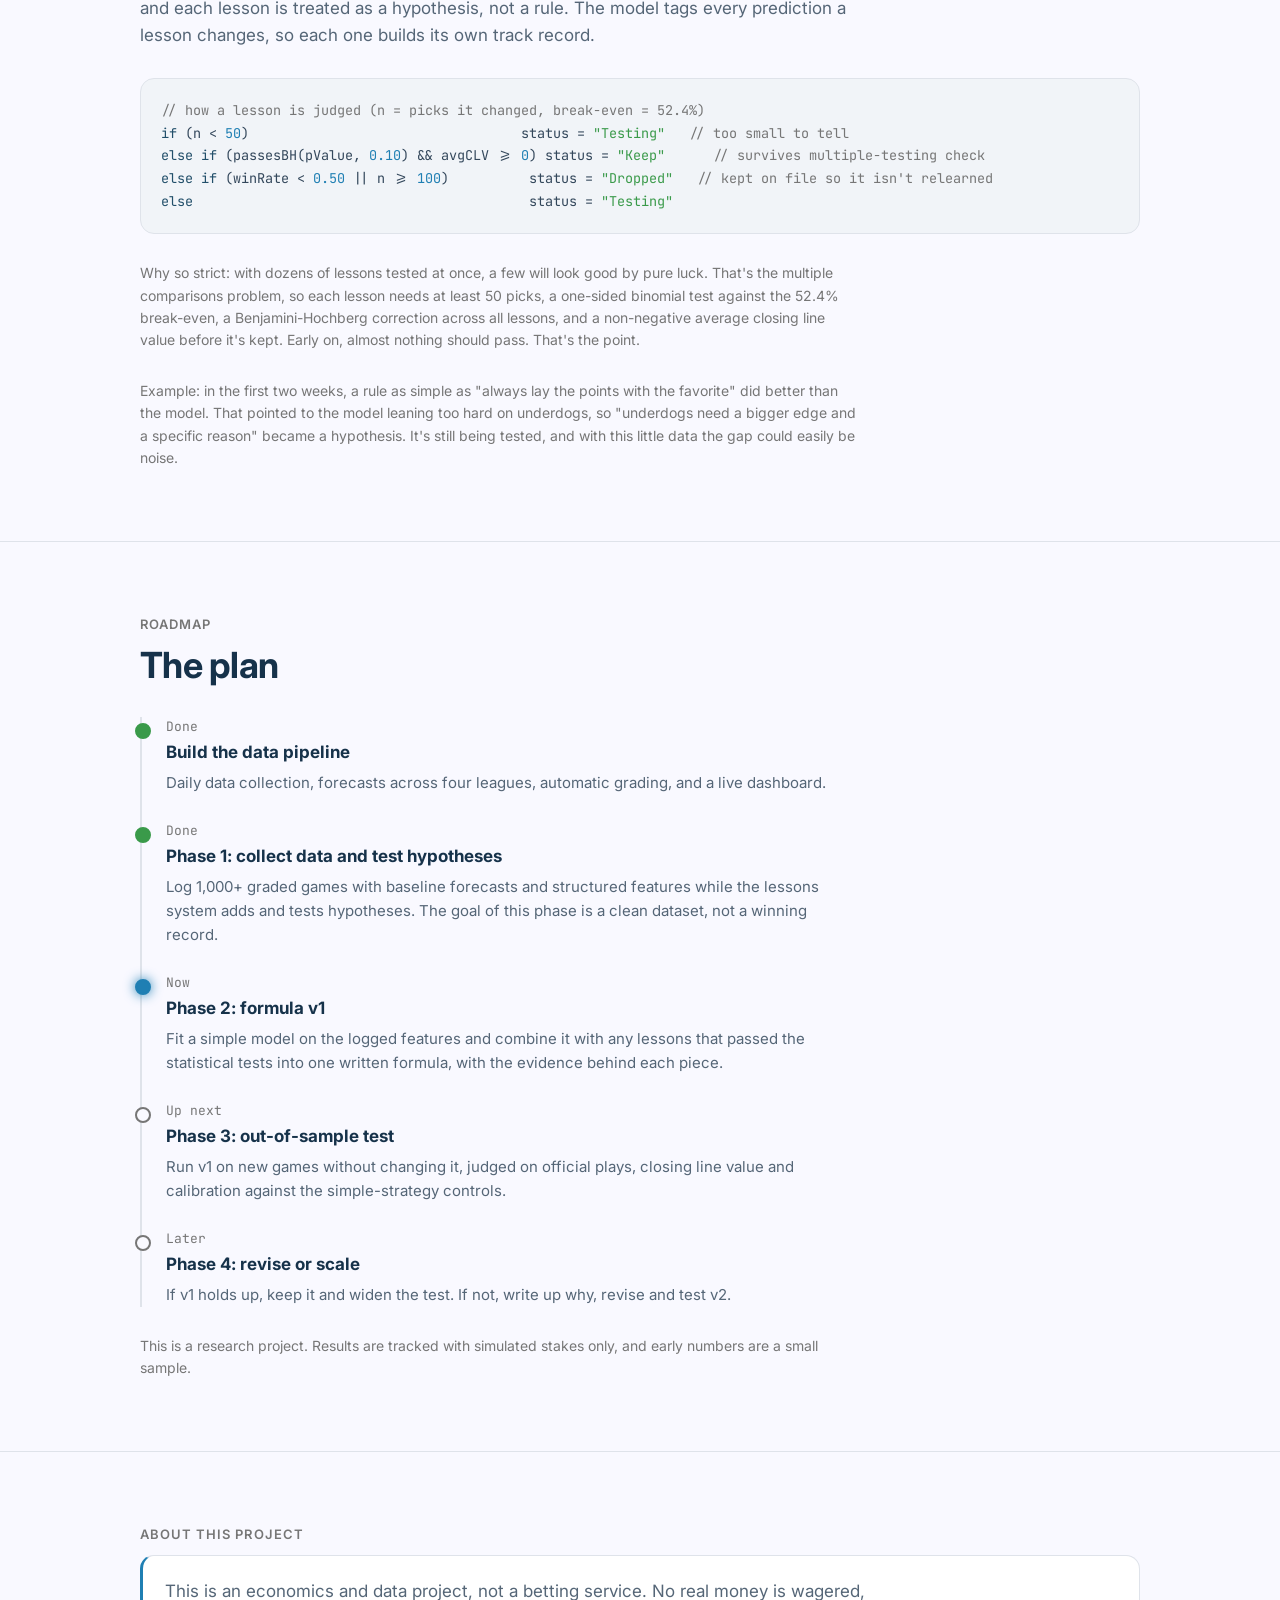
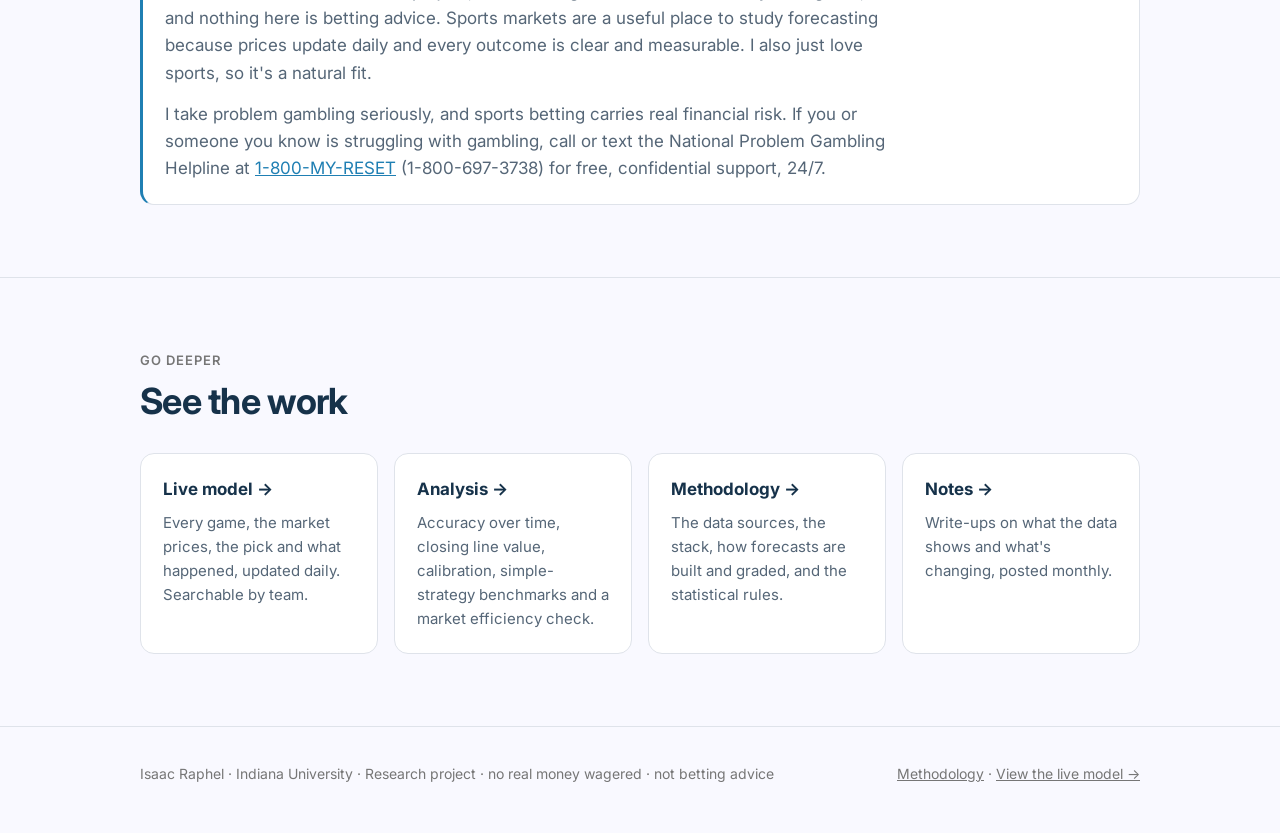
==== commit 57e32d3a: "Remove GitHub links from site Co-Authored-By: Claude Opus 5.5 <noreply@anthropic.com> Claude-Session" ====
--- a/index.html
+++ b/index.html
@@ -221,7 +221,7 @@
   <div class="kicker">How it works</div>
   <h2>A daily pipeline: collect, predict, grade, learn.</h2>
   <p class="body">I designed the system: what data to collect for every game, how a forecast is built from a public rating baseline, how results are graded, the controls it's measured against, the rules for which games count as official plays, and the statistical tests a lesson has to pass. AI agents running on scheduled jobs do the daily data work, following those rules. Every step is logged to structured datasets, so every prediction can be checked later against what actually happened.</p>
-  <p class="body stack"><b>Stack:</b> scheduled AI agent jobs (Claude) for collection and grading · JSON datasets · a live dashboard · this site on GitHub Pages with Chart.js · data from DraftKings, FanDuel, Kalshi, Action Network, ESPN and public rating systems. <a href="method.html">Full methodology →</a> · <a href="https://github.com/IsaacRaphel/picks-model">Code and data on GitHub →</a></p>
+  <p class="body stack"><b>Stack:</b> scheduled AI agent jobs (Claude) for collection and grading · JSON datasets · a live dashboard · this site on GitHub Pages with Chart.js · data from DraftKings, FanDuel, Kalshi, Action Network, ESPN and public rating systems. <a href="method.html">Full methodology →</a></p>
 
   <div class="pipeline">
     <div class="step s1"><div class="num">01 · Morning</div><h3>Collect the data</h3><p>Pulls spreads, moneylines and prediction-market prices for up to 60 games, plus injury reports, rest and travel, public betting splits and line movement.</p><span class="tag">ingest</span></div>
@@ -284,14 +284,14 @@
   <div class="two" style="grid-template-columns:repeat(4,1fr)">
     <a class="card" href="model.html" style="text-decoration:none"><h3>Live model →</h3><p>Every game, the market prices, the pick and what happened, updated daily. Searchable by team.</p></a>
     <a class="card" href="analysis.html" style="text-decoration:none"><h3>Analysis →</h3><p>Accuracy over time, closing line value, calibration, simple-strategy benchmarks and a market efficiency check.</p></a>
-    <a class="card" href="method.html" style="text-decoration:none"><h3>Methodology →</h3><p>The data sources, the stack, how forecasts are built and graded, and the statistical rules. Plus the code on GitHub.</p></a>
+    <a class="card" href="method.html" style="text-decoration:none"><h3>Methodology →</h3><p>The data sources, the stack, how forecasts are built and graded, and the statistical rules.</p></a>
     <a class="card" href="notes.html" style="text-decoration:none"><h3>Notes →</h3><p>Write-ups on what the data shows and what's changing, posted monthly.</p></a>
   </div>
 </div></section>
 
 <footer><div class="wrap">
   <span>Isaac Raphel · Indiana University · Research project · no real money wagered · not betting advice</span>
-  <span class="flinks"><a href="method.html">Methodology</a> · <a href="https://github.com/IsaacRaphel/picks-model">GitHub</a> · <a href="model.html">View the live model →</a></span>
+  <span class="flinks"><a href="method.html">Methodology</a> · <a href="model.html">View the live model →</a></span>
 </div></footer>
 
 <script>
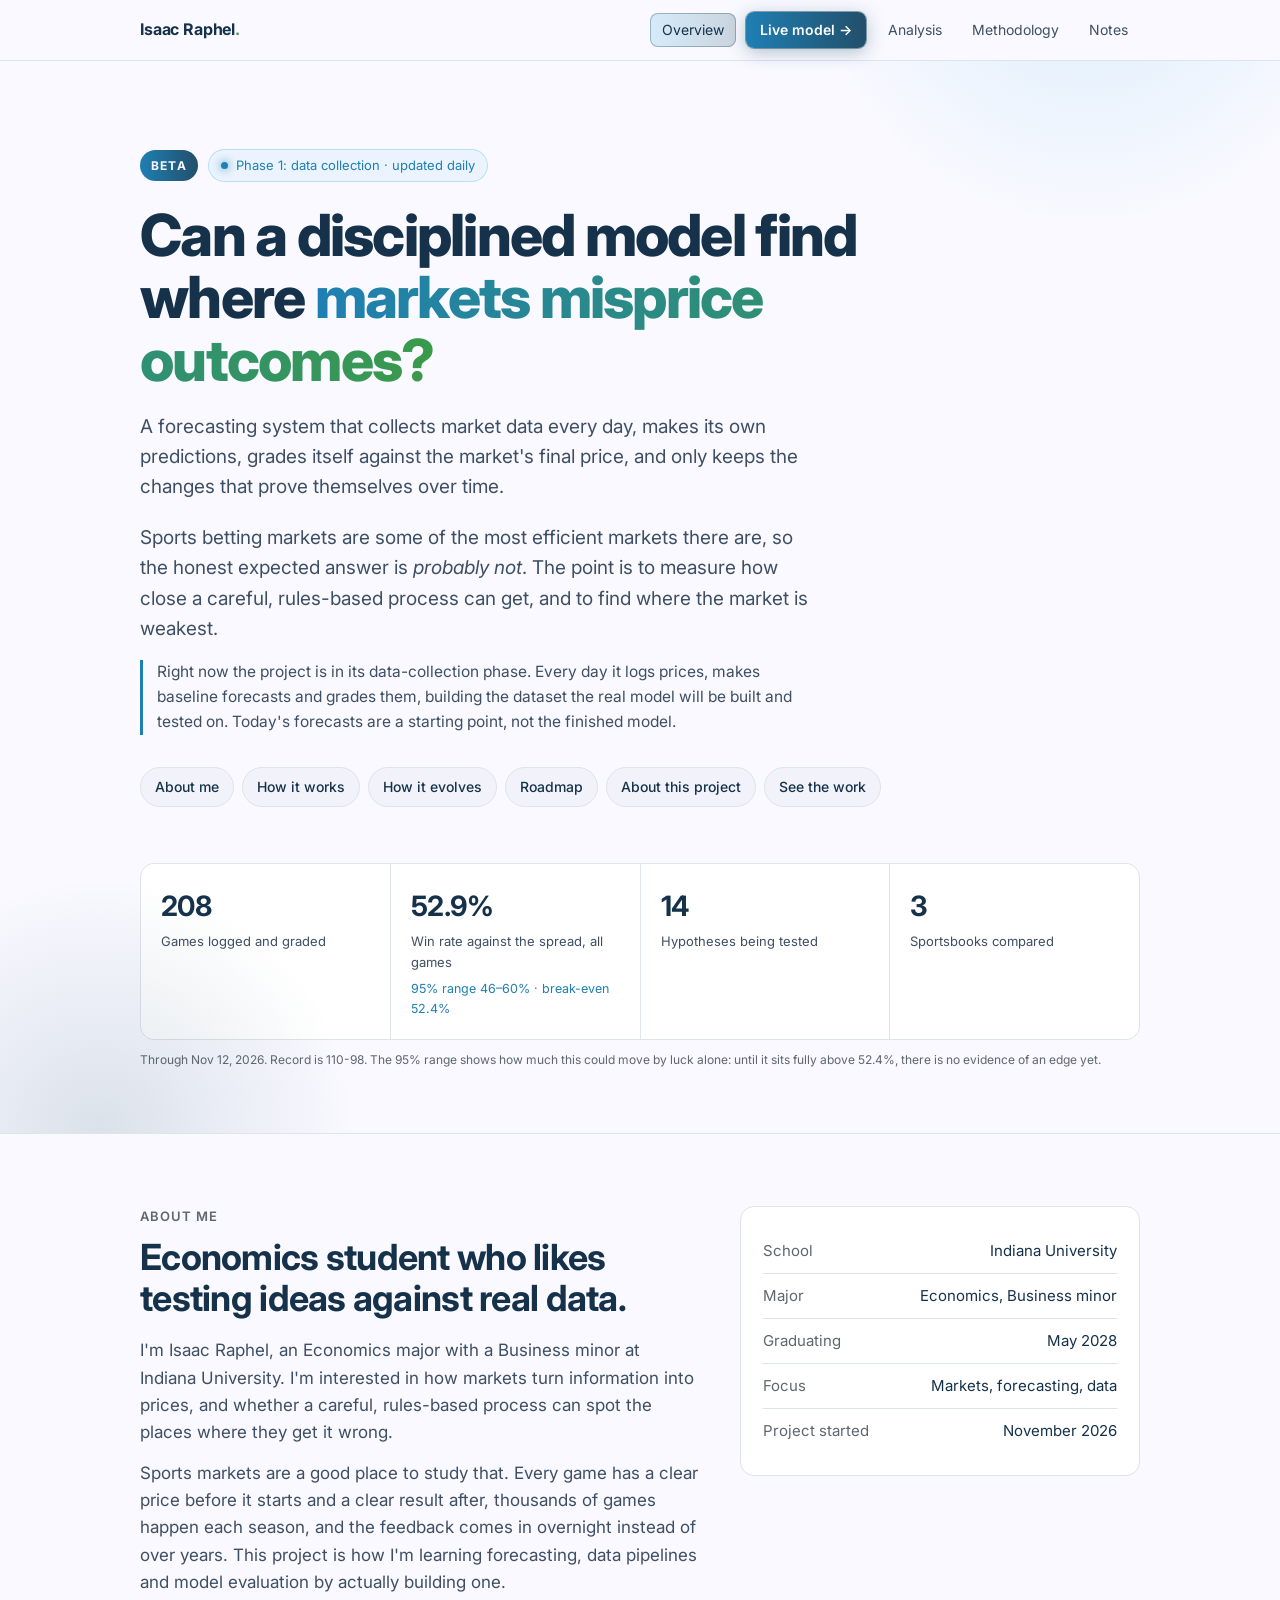
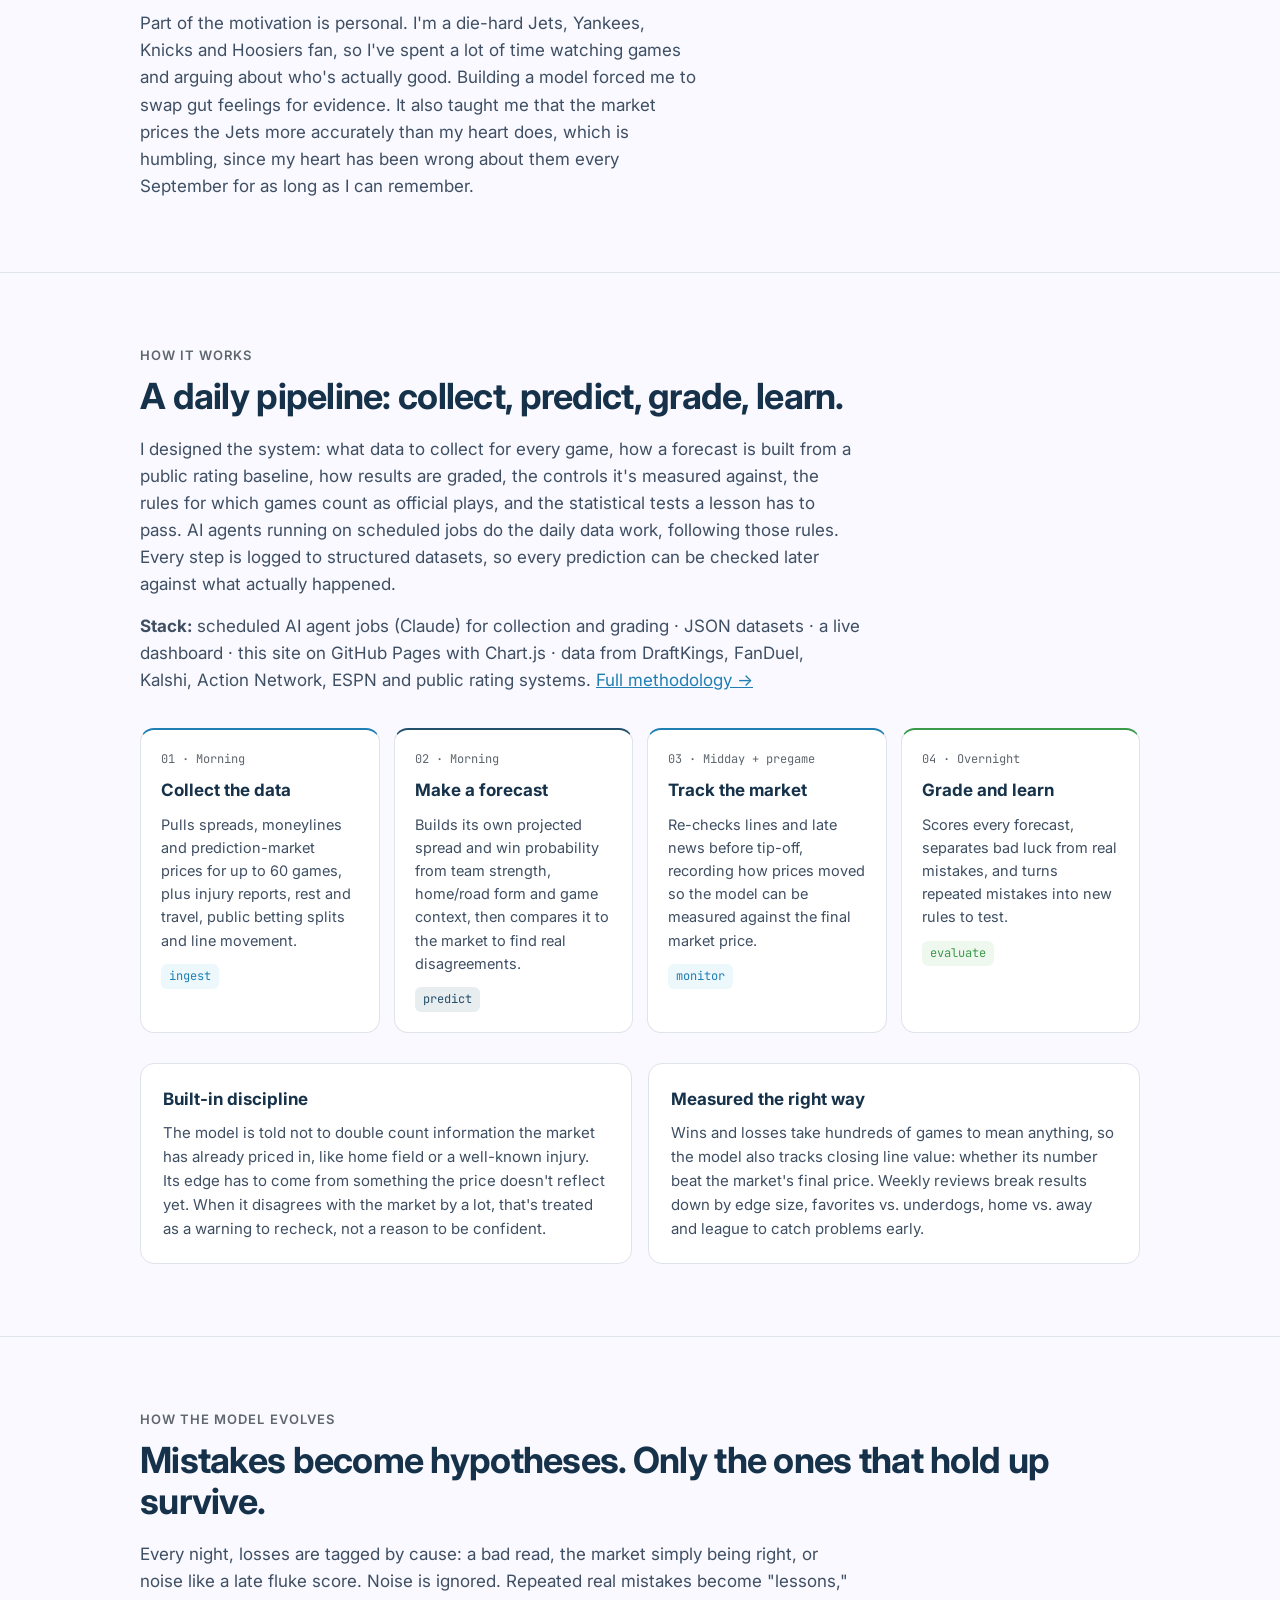
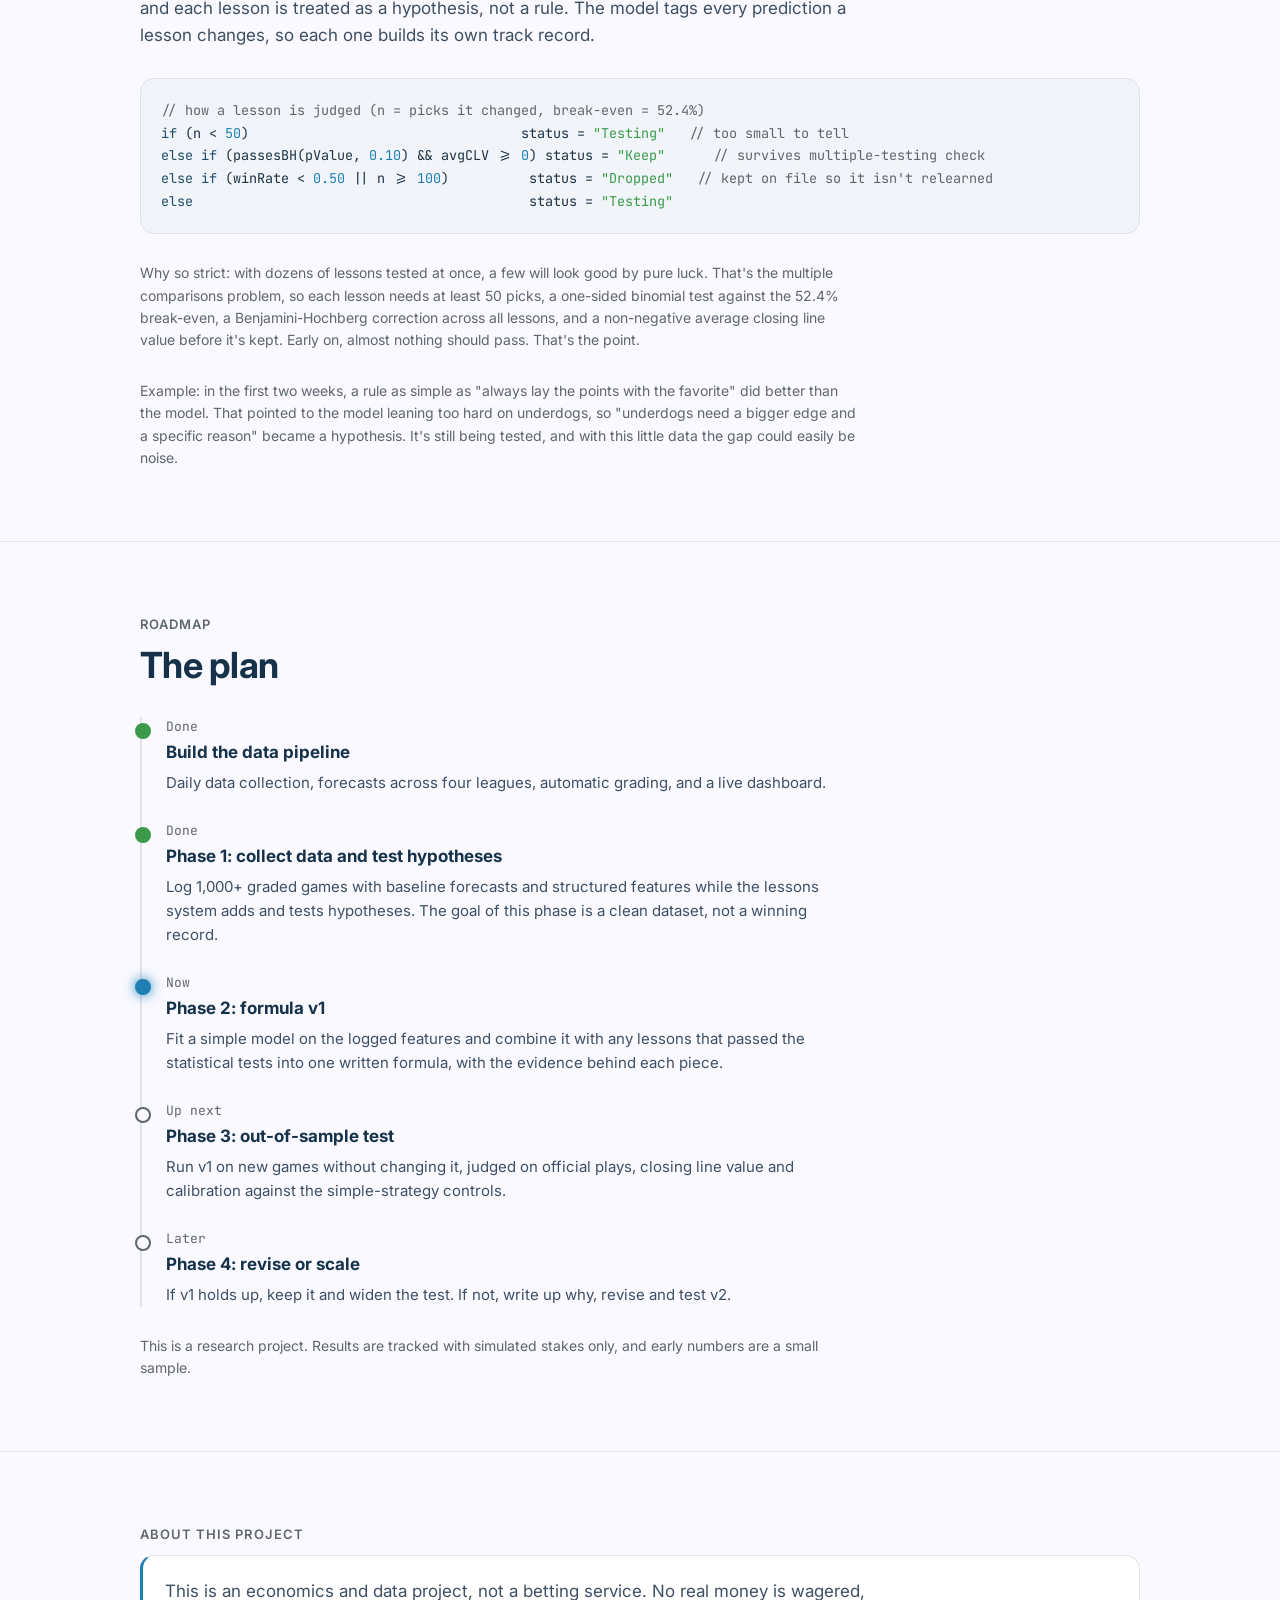
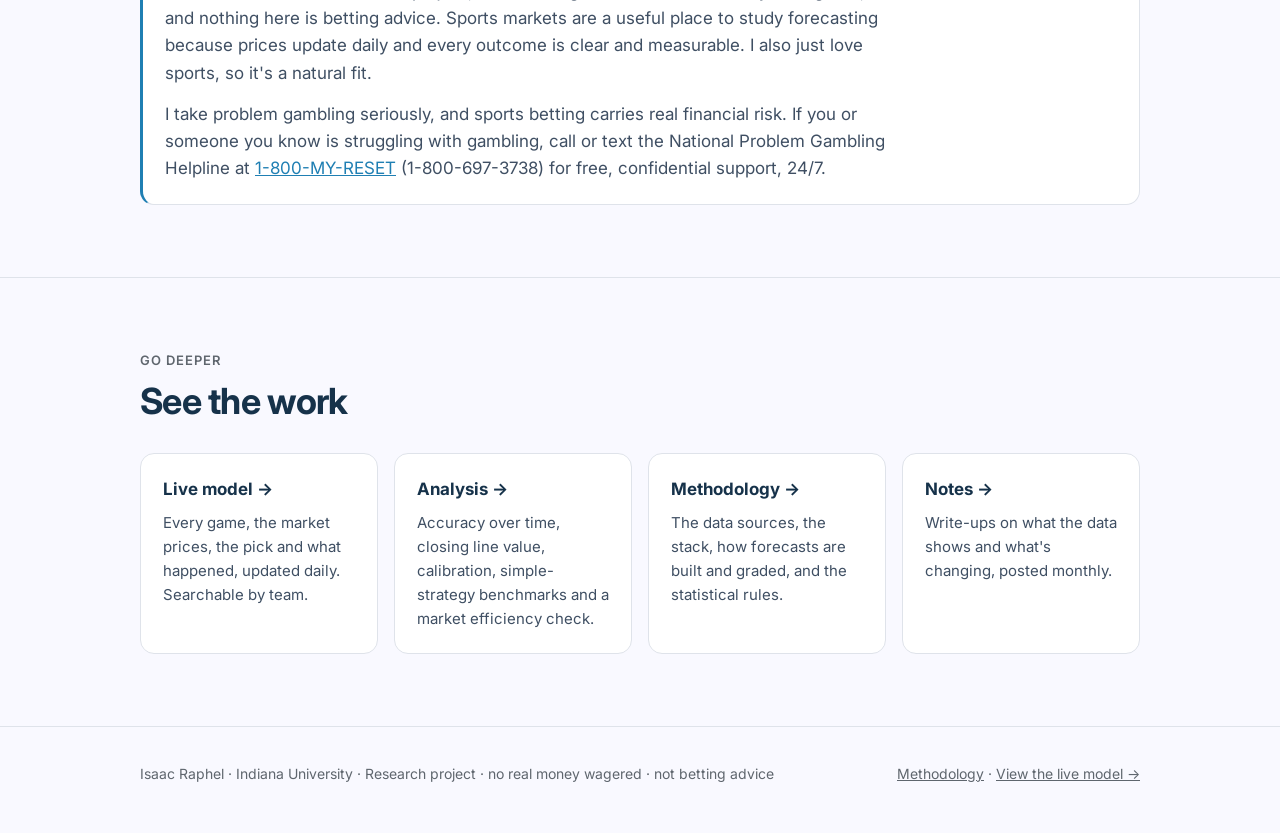
==== commit 3166fc79: "Darken body and muted text for readability Co-Authored-By: Claude Opus 5.5 <noreply@anthropic.com> C" ====
--- a/index.html
+++ b/index.html
@@ -17,7 +17,7 @@
 <style>
 :root{
   --bg:#f9f9ff; --panel:#ffffff; --panel2:#16324a; --line:#dfe3ea;
-  --text:#16324a; --muted:#556677; --dim:#767676;
+  --text:#16324a; --muted:#3f4f63; --dim:#5f666e;
   --green:#3a9a4a; --blue:#1f7fb3; --purple:#224f6a; --amber:#1f7fb3; --pink:#c94545;
 }
 *{box-sizing:border-box;margin:0;padding:0}
@@ -118,7 +118,7 @@
 @media(max-width:980px){#deeper .two{grid-template-columns:repeat(2,1fr)!important}}
 @media(max-width:720px){.two{grid-template-columns:1fr!important}}
 
-.code{margin-top:28px;background:#f1f4f8;border:1px solid var(--line);border-radius:14px;padding:20px;overflow-x:auto;white-space:pre;font-family:"JetBrains Mono",monospace;font-size:13.5px;line-height:1.7;color:#33475b}
+.code{margin-top:28px;background:#f1f4f8;border:1px solid var(--line);border-radius:14px;padding:20px;overflow-x:auto;white-space:pre;font-family:"JetBrains Mono",monospace;font-size:13.5px;line-height:1.7;color:#1e3246}
 .code .c{color:var(--dim)} .code .k{color:var(--purple)} .code .s{color:var(--green)} .code .n{color:var(--amber)}
 
 .timeline{margin-top:30px;border-left:2px solid var(--line);padding-left:24px;display:grid;gap:26px}
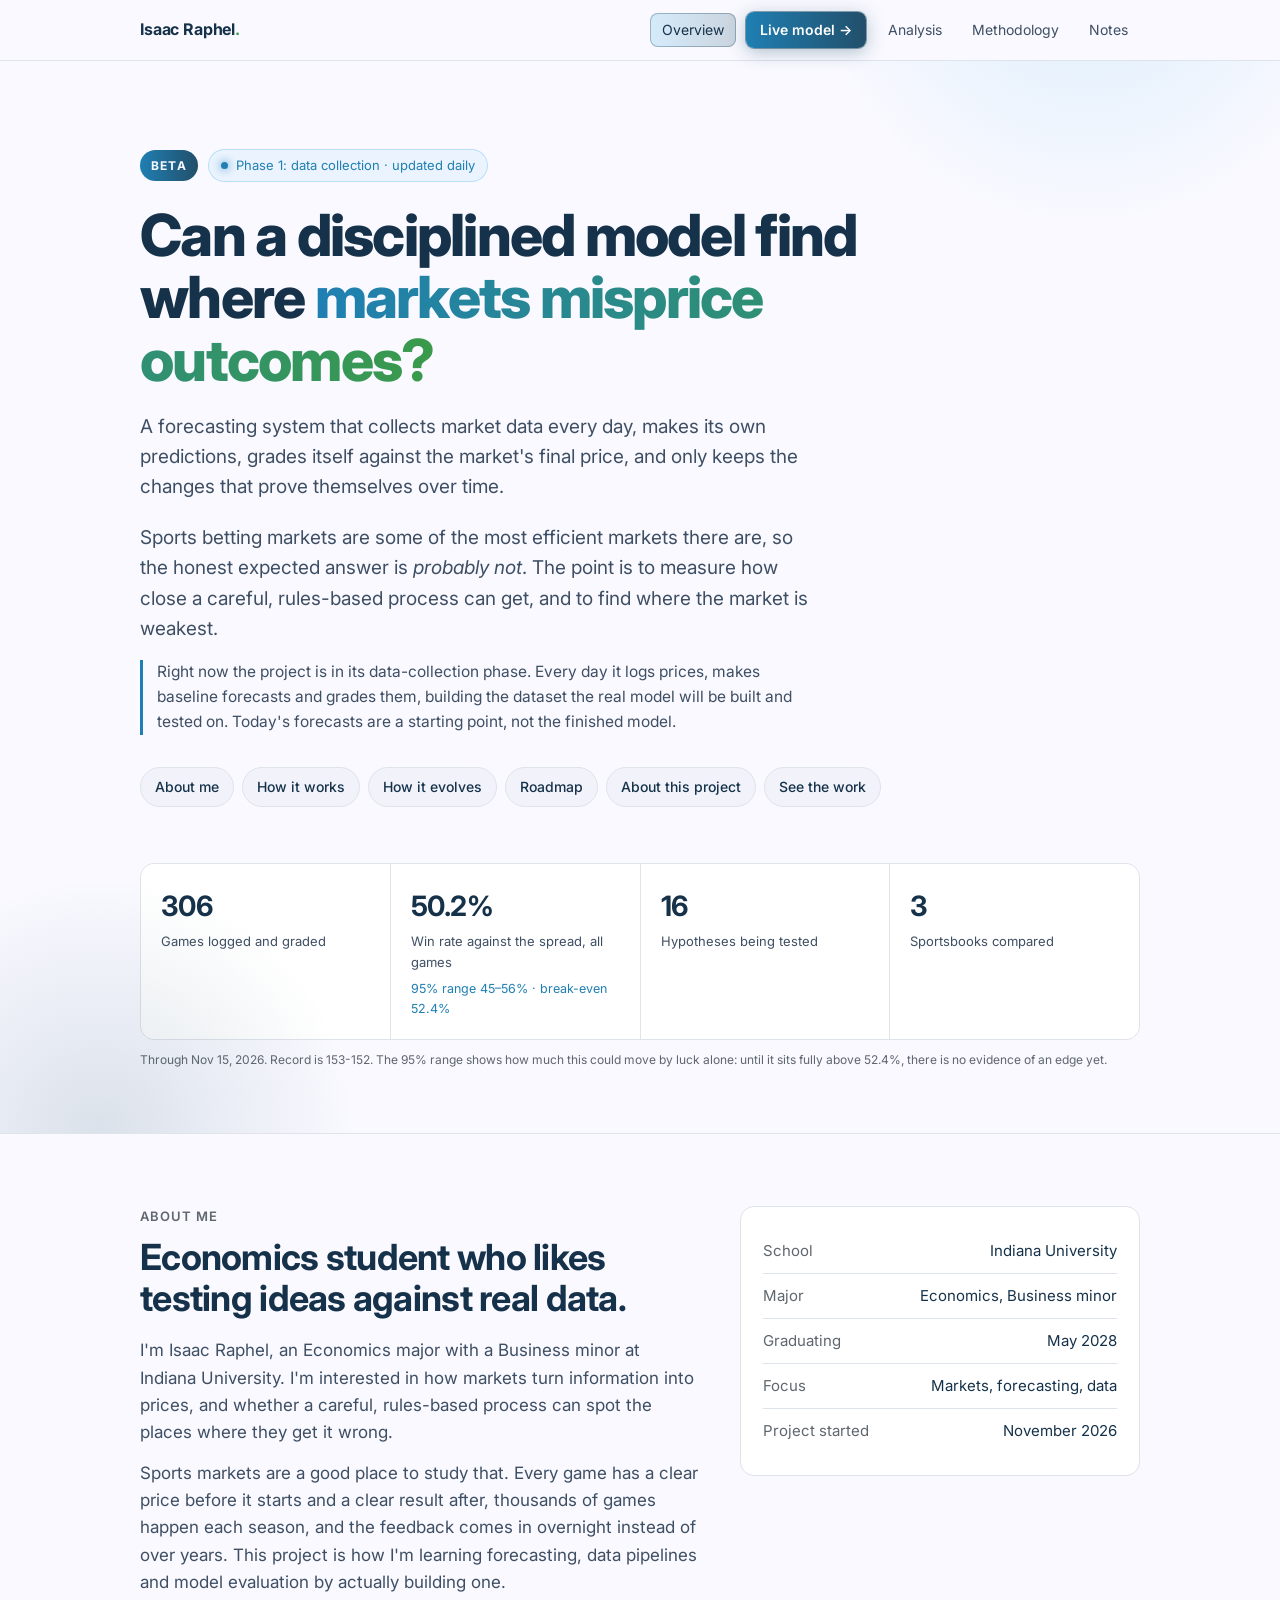
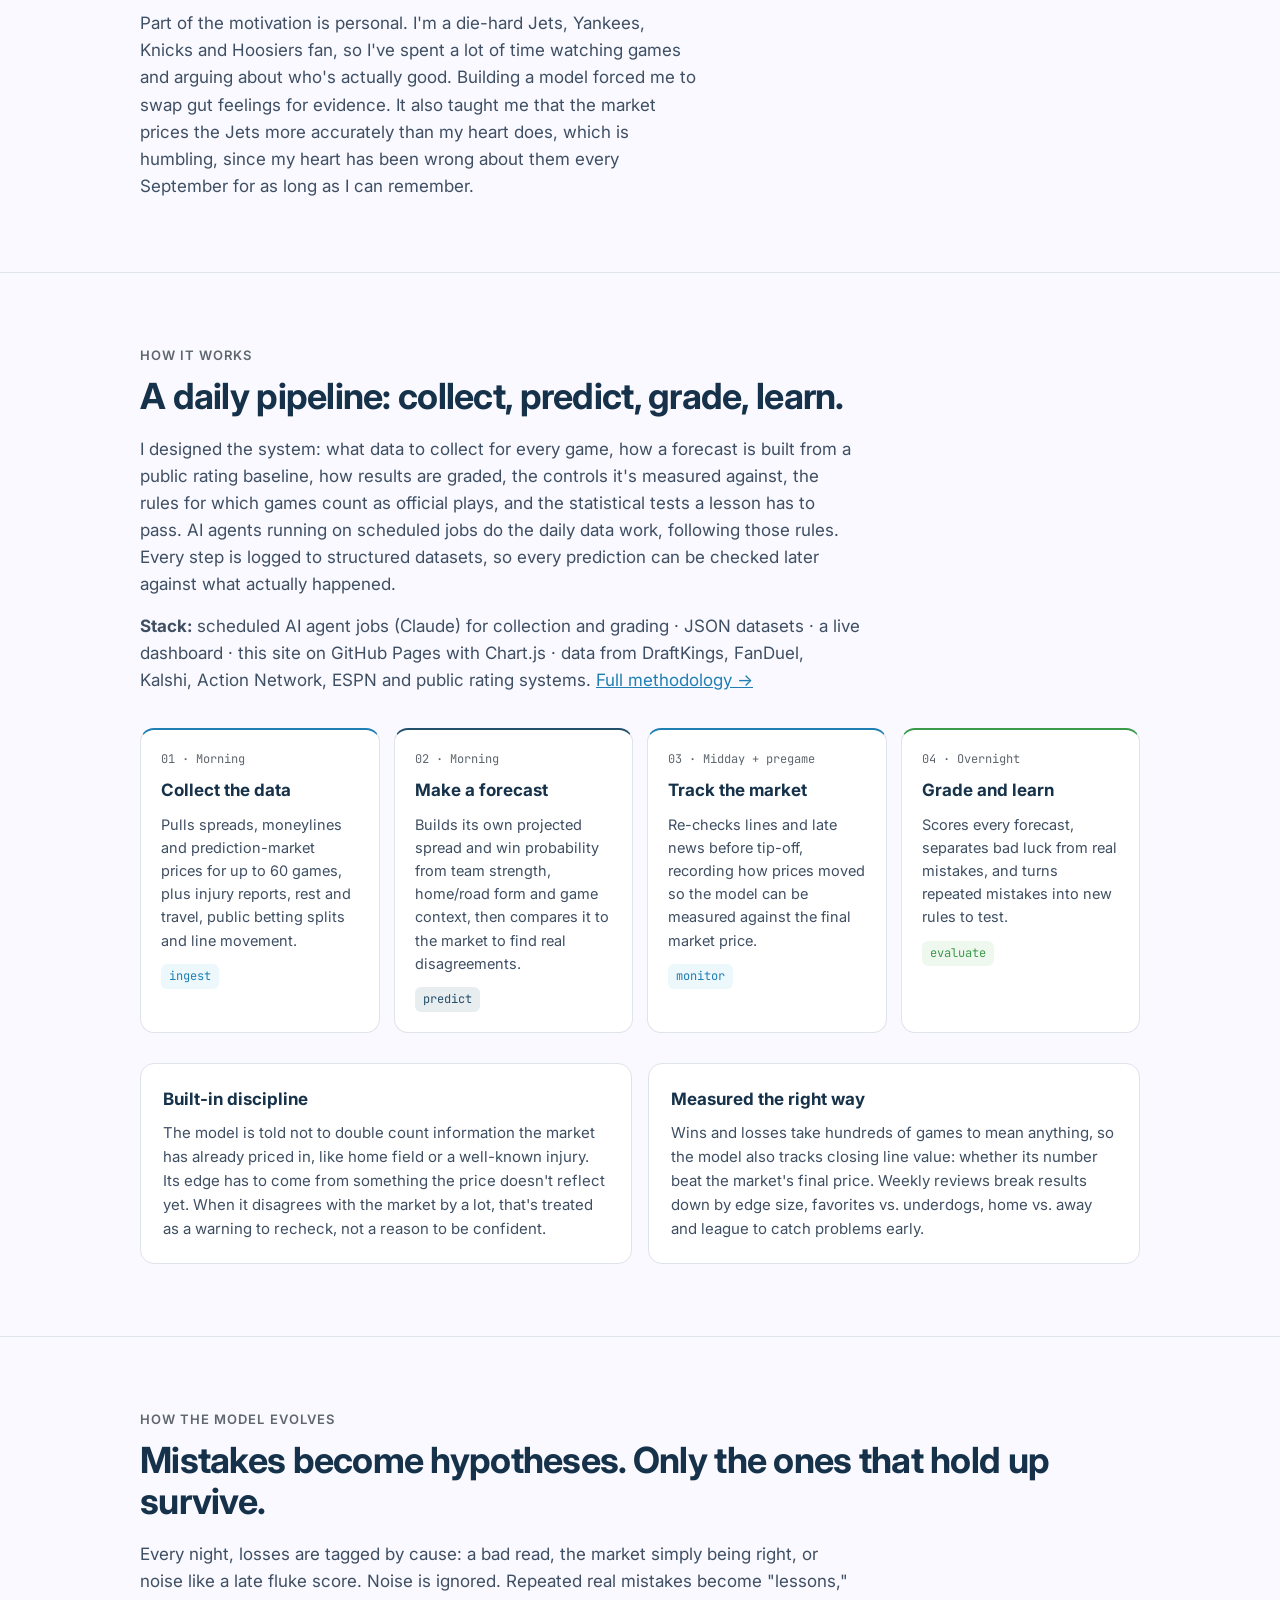
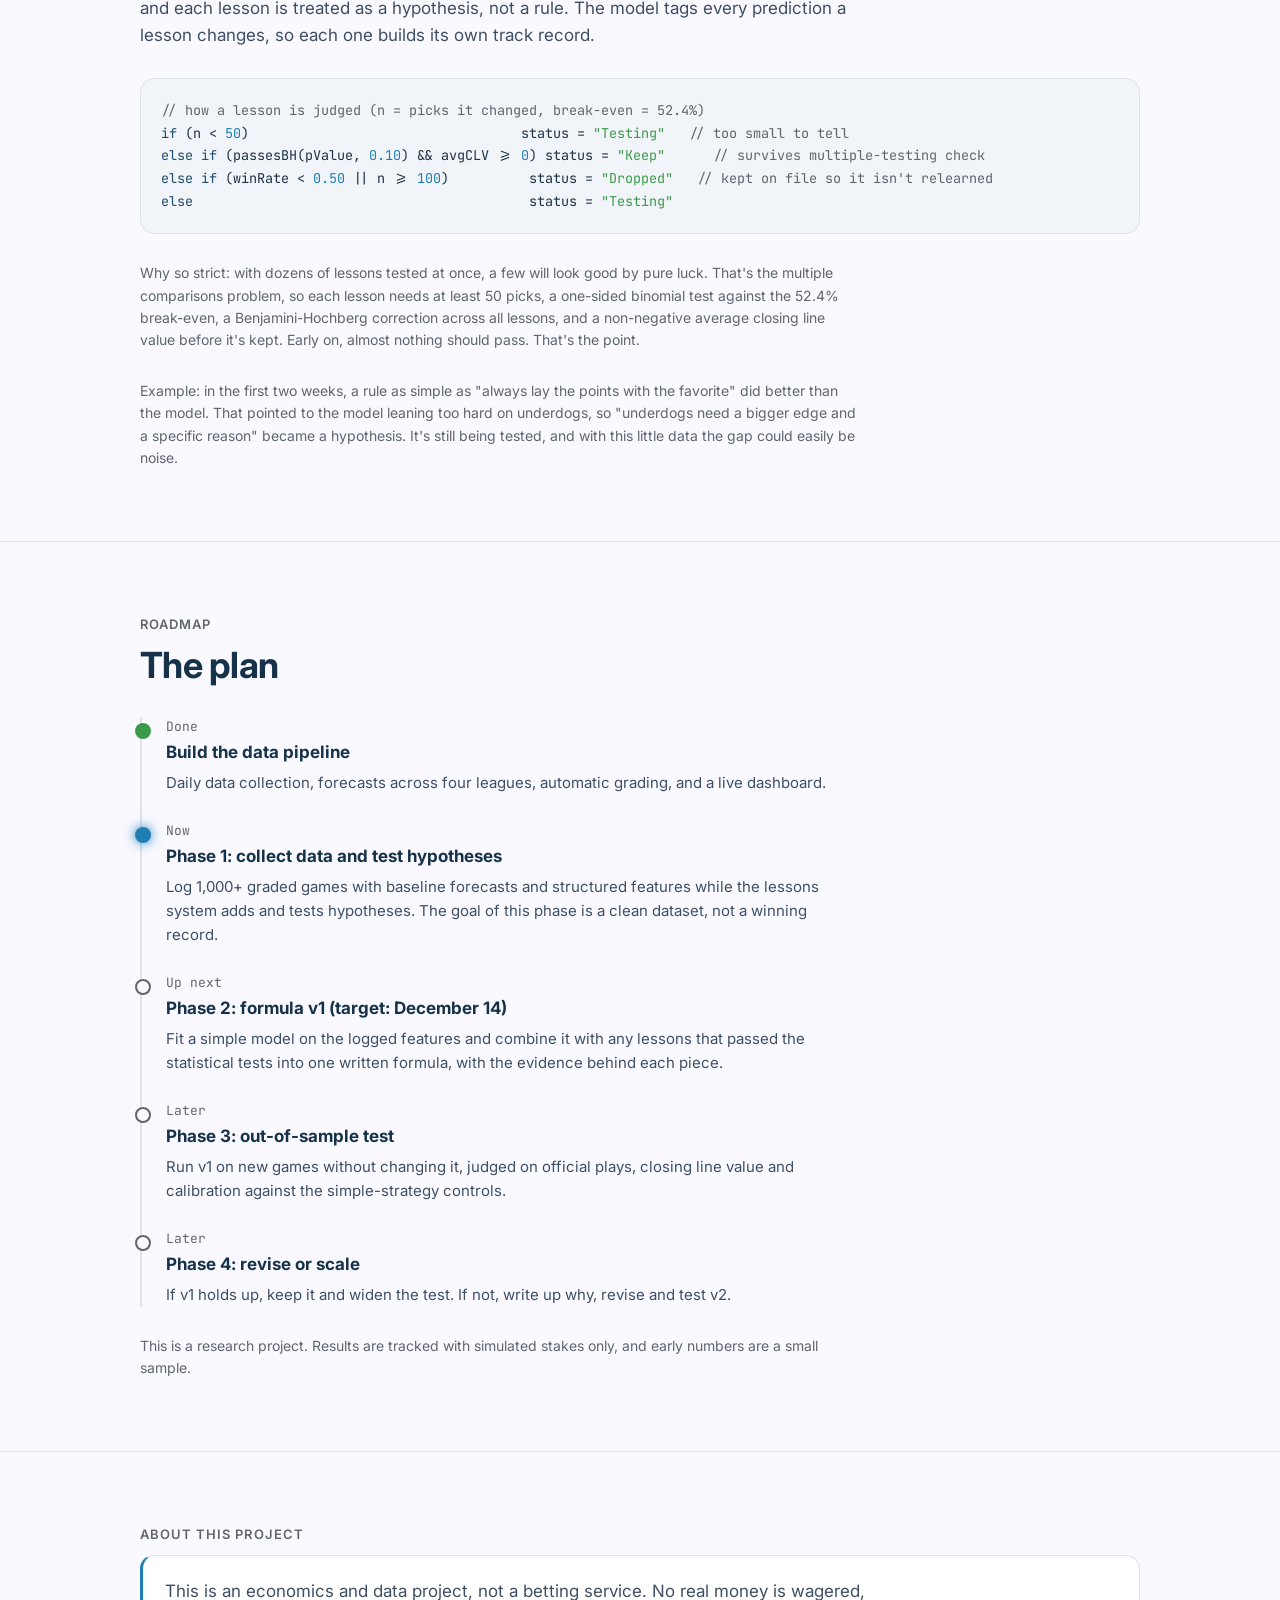
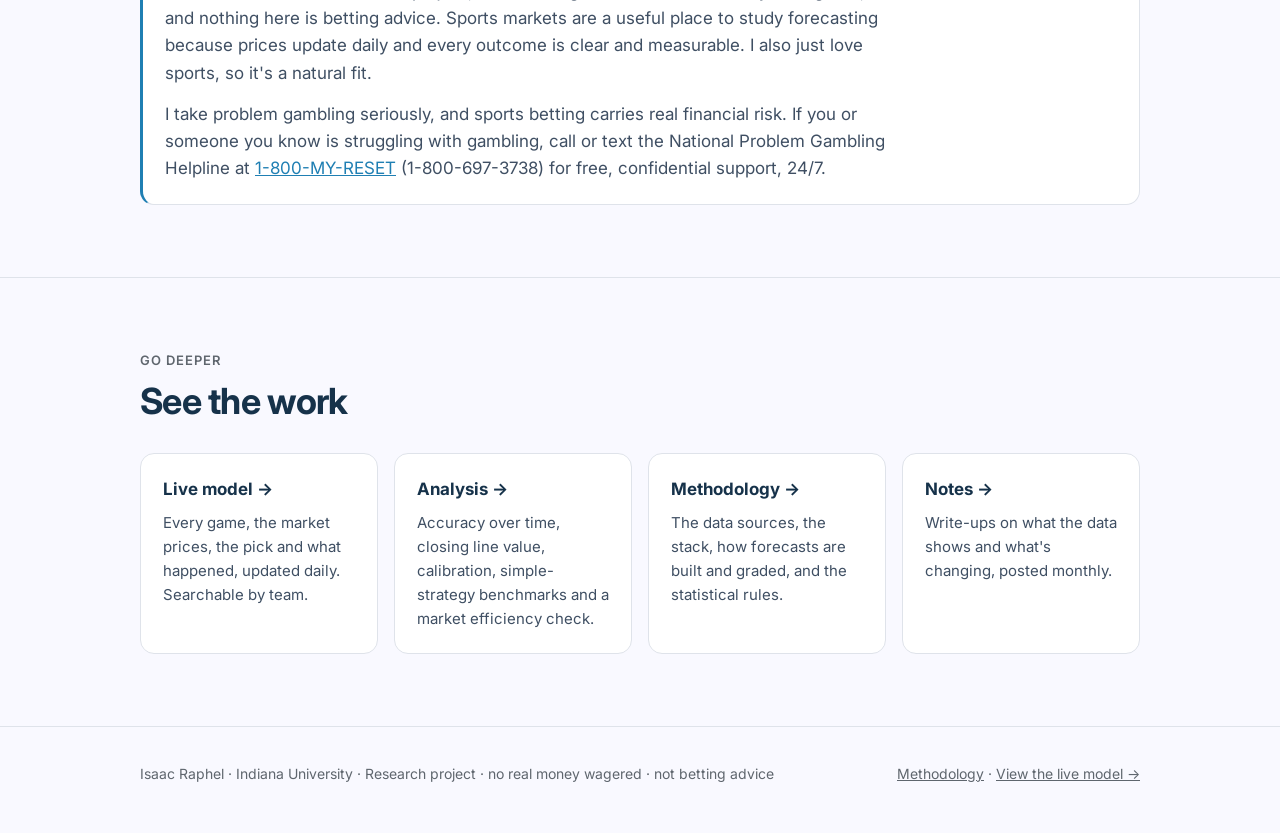
==== commit a4f27cd3: "Weekly 'what the data shows so far' snapshot; Formula v1 target Dec 14 Co-Authored-By: Claude Opus 5" ====
--- a/index.html
+++ b/index.html
@@ -262,9 +262,9 @@
   <h2>The plan</h2>
   <div class="timeline">
     <div class="tl" data-start="2026-10-25" data-end="2026-11-02"><div class="when"></div><h3>Build the data pipeline</h3><p>Daily data collection, forecasts across four leagues, automatic grading, and a live dashboard.</p></div>
-    <div class="tl" data-start="2026-11-02" data-end="2026-12-01"><div class="when"></div><h3>Phase 1: collect data and test hypotheses</h3><p>Log 1,000+ graded games with baseline forecasts and structured features while the lessons system adds and tests hypotheses. The goal of this phase is a clean dataset, not a winning record.</p></div>
-    <div class="tl" data-start="2026-12-01" data-end="2026-12-08"><div class="when"></div><h3>Phase 2: formula v1</h3><p>Fit a simple model on the logged features and combine it with any lessons that passed the statistical tests into one written formula, with the evidence behind each piece.</p></div>
-    <div class="tl" data-start="2026-12-08" data-end="2027-02-01"><div class="when"></div><h3>Phase 3: out-of-sample test</h3><p>Run v1 on new games without changing it, judged on official plays, closing line value and calibration against the simple-strategy controls.</p></div>
+    <div class="tl" data-start="2026-11-02" data-end="2026-12-14"><div class="when"></div><h3>Phase 1: collect data and test hypotheses</h3><p>Log 1,000+ graded games with baseline forecasts and structured features while the lessons system adds and tests hypotheses. The goal of this phase is a clean dataset, not a winning record.</p></div>
+    <div class="tl" data-start="2026-12-14" data-end="2026-12-15"><div class="when"></div><h3>Phase 2: formula v1 (target: December 14)</h3><p>Fit a simple model on the logged features and combine it with any lessons that passed the statistical tests into one written formula, with the evidence behind each piece.</p></div>
+    <div class="tl" data-start="2026-12-15" data-end="2027-02-01"><div class="when"></div><h3>Phase 3: out-of-sample test</h3><p>Run v1 on new games without changing it, judged on official plays, closing line value and calibration against the simple-strategy controls.</p></div>
     <div class="tl" data-start="2027-02-01" data-end="2099-01-01"><div class="when"></div><h3>Phase 4: revise or scale</h3><p>If v1 holds up, keep it and widen the test. If not, write up why, revise and test v2.</p></div>
   </div>
   <p class="note">This is a research project. Results are tracked with simulated stakes only, and early numbers are a small sample.</p>
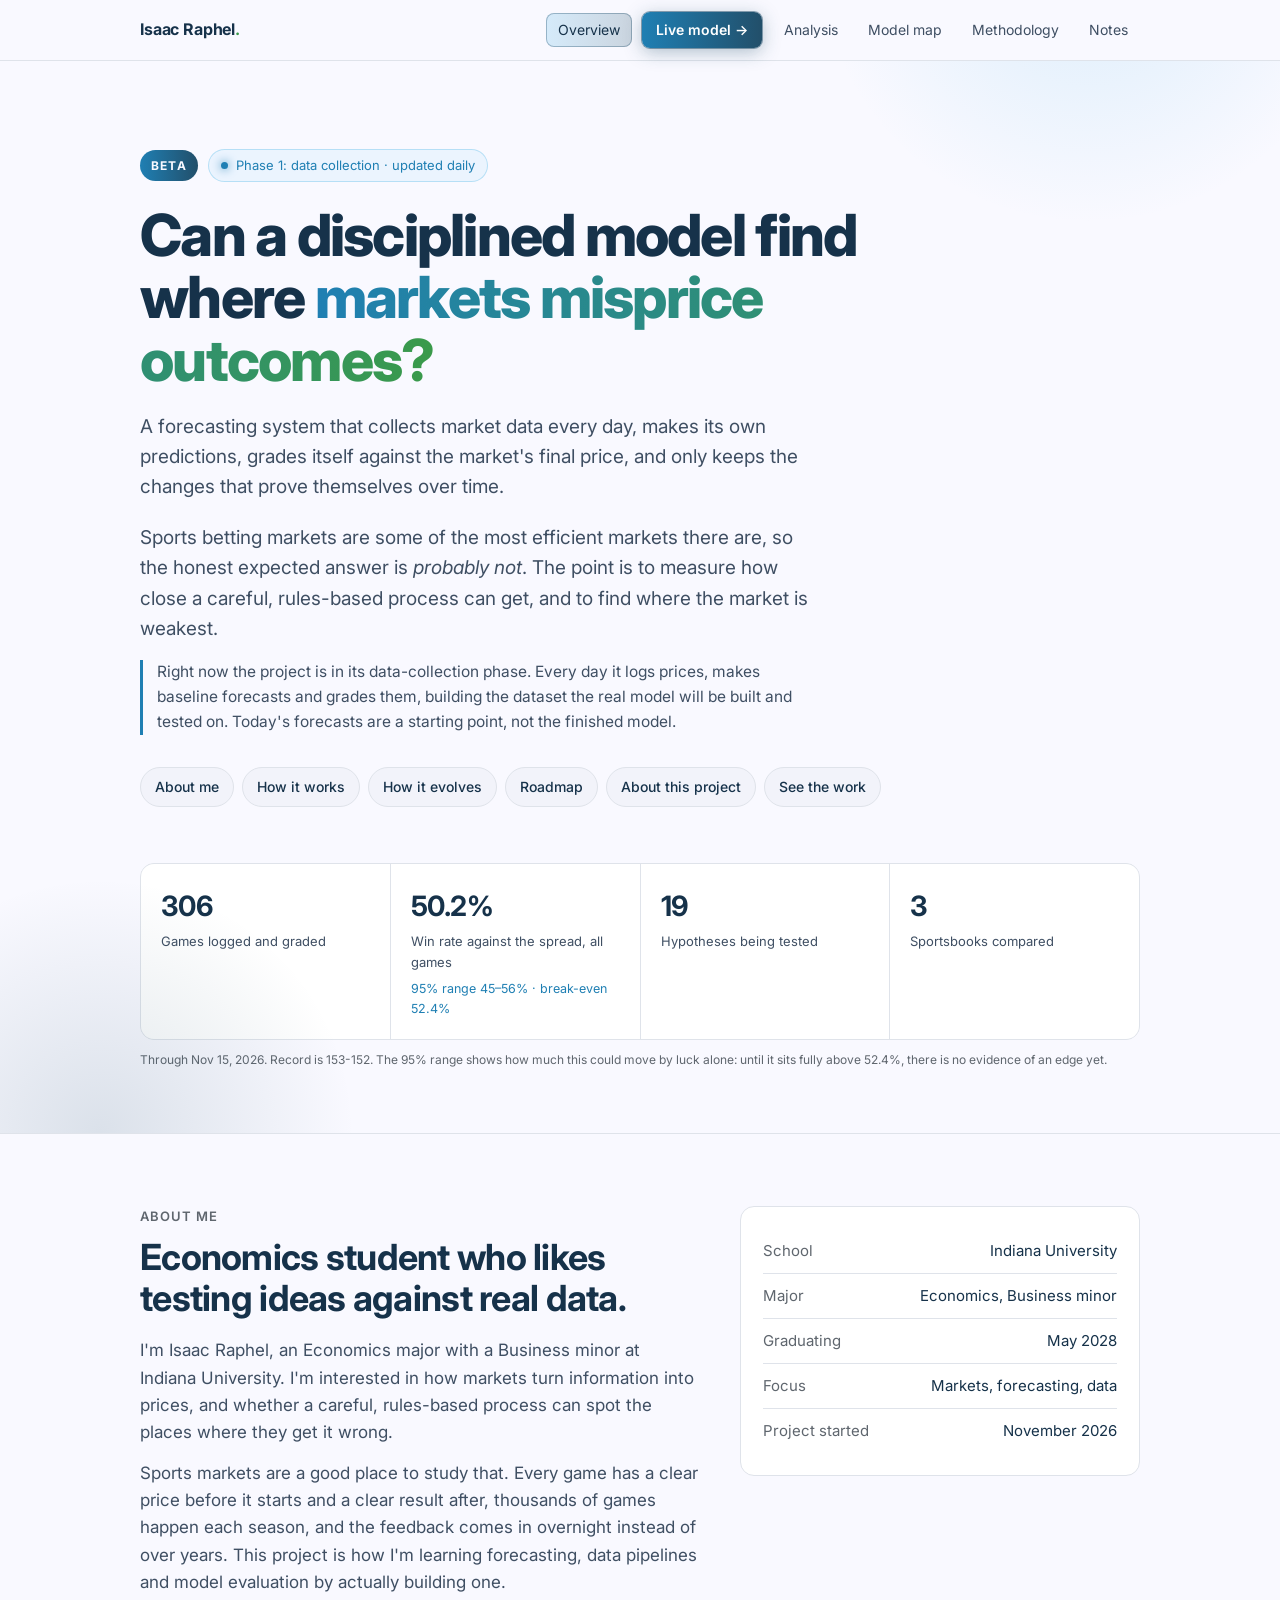
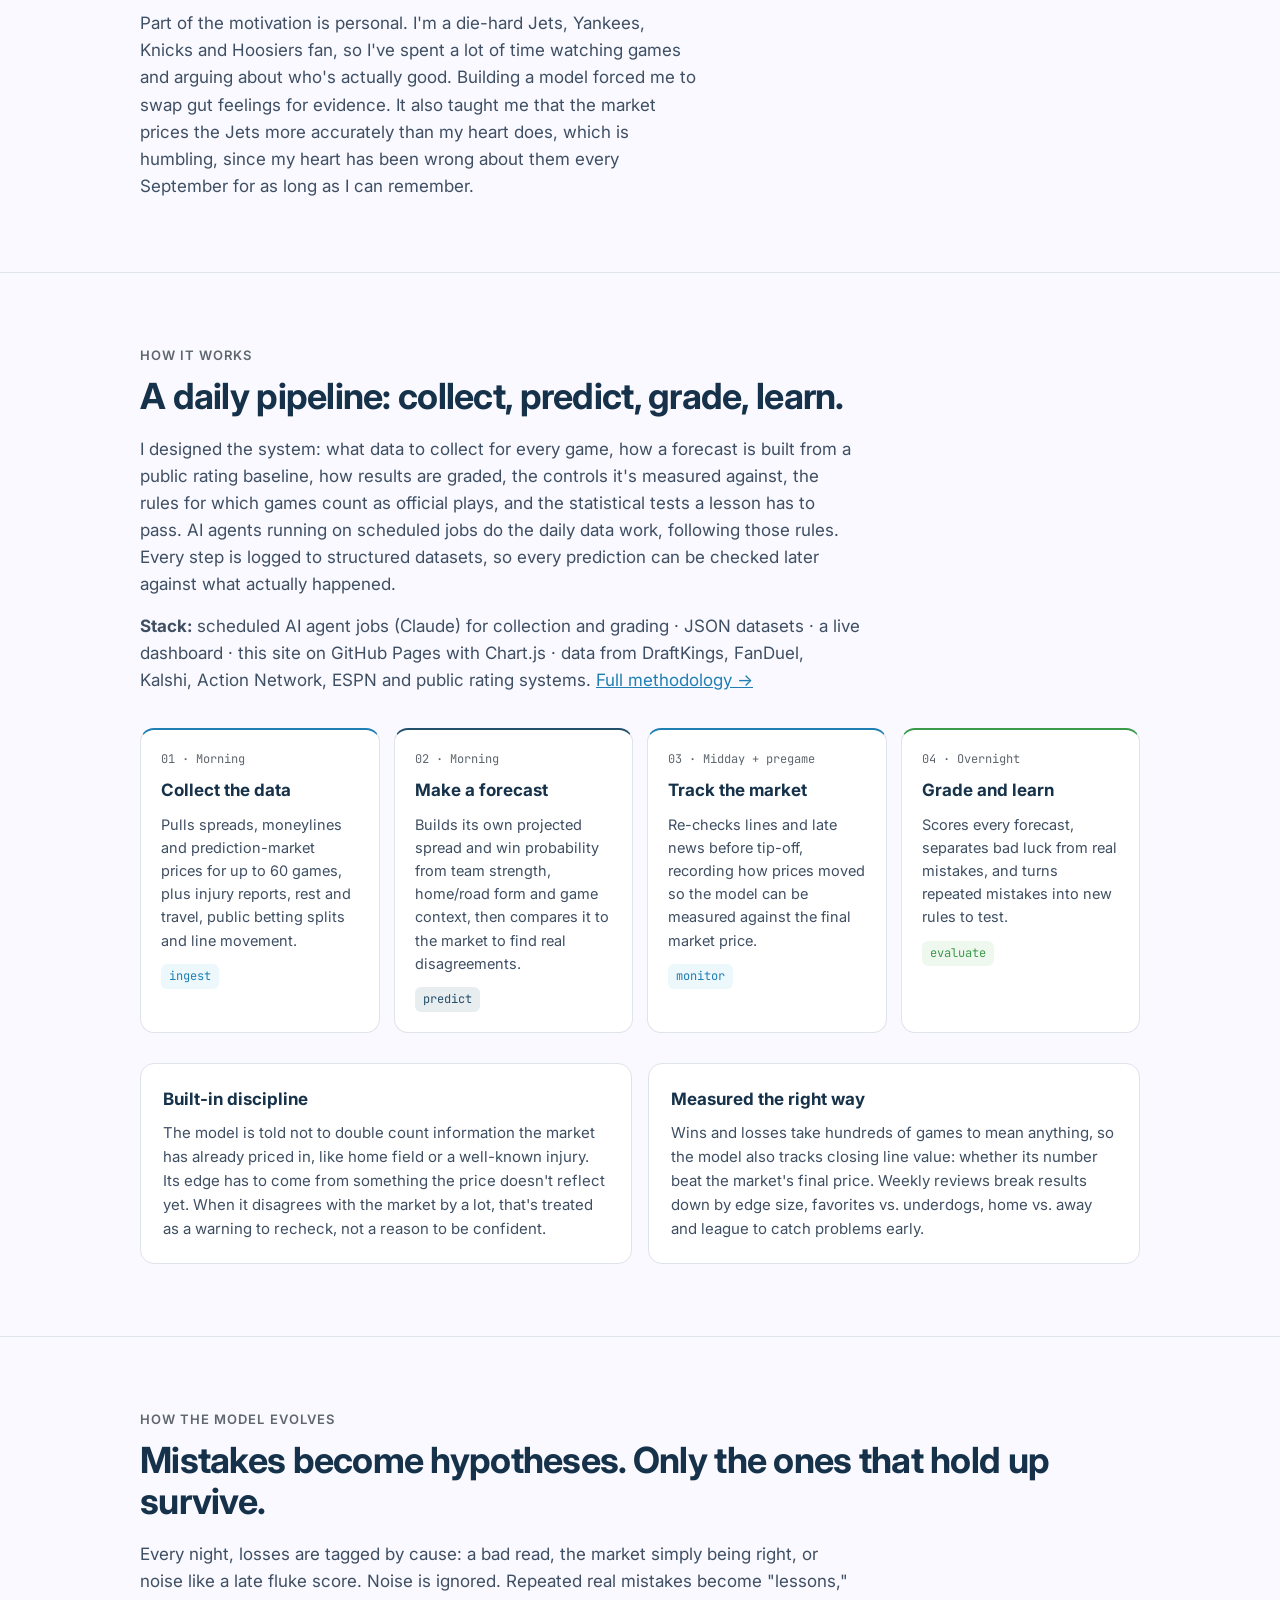
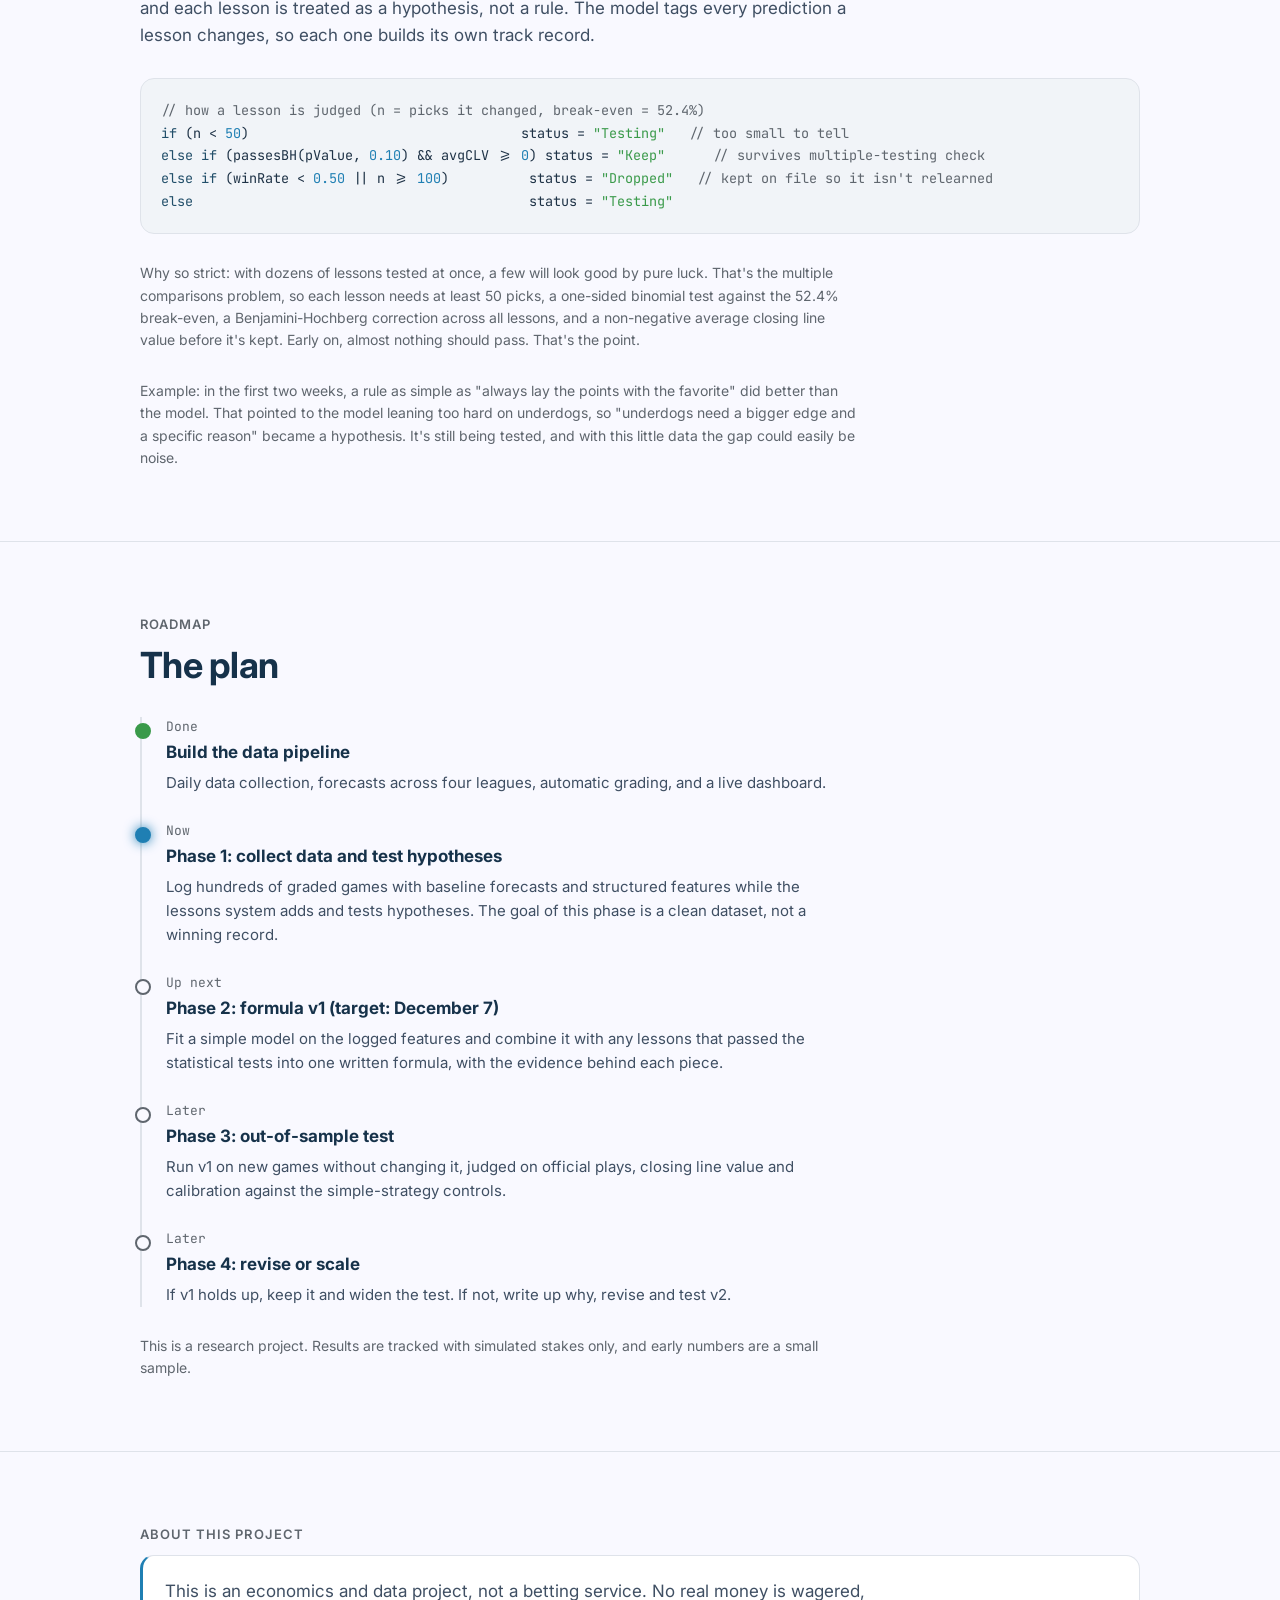
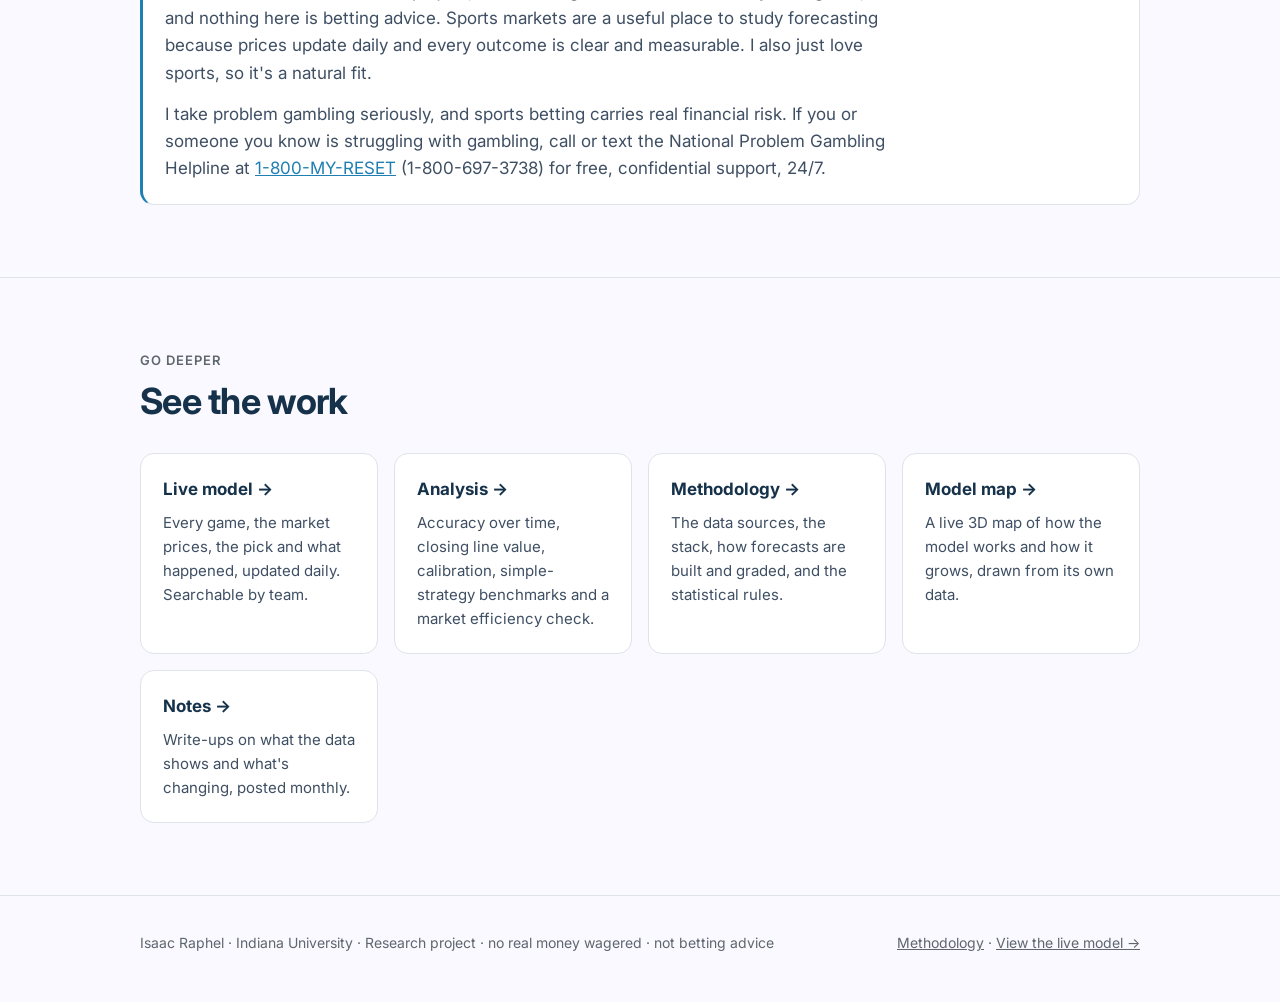
==== commit d3ba0ea8: "Add live 3D model map page; Formula v1 target moved to Dec 7 Co-Authored-By: Claude Fable 5.2 <norep" ====
--- a/index.html
+++ b/index.html
@@ -169,6 +169,7 @@
     <a href="index.html" class="on" aria-current="page">Overview</a>
     <a href="model.html" class="navbtn">Live model<span class="arr"> →</span></a>
     <a href="analysis.html">Analysis</a>
+    <a href="map.html"><span class="long">Model map</span><span class="short">Map</span></a>
     <a href="method.html"><span class="long">Methodology</span><span class="short">Method</span></a>
     <a href="notes.html">Notes</a>
   </div>
@@ -262,9 +263,9 @@
   <h2>The plan</h2>
   <div class="timeline">
     <div class="tl" data-start="2026-10-25" data-end="2026-11-02"><div class="when"></div><h3>Build the data pipeline</h3><p>Daily data collection, forecasts across four leagues, automatic grading, and a live dashboard.</p></div>
-    <div class="tl" data-start="2026-11-02" data-end="2026-12-14"><div class="when"></div><h3>Phase 1: collect data and test hypotheses</h3><p>Log 1,000+ graded games with baseline forecasts and structured features while the lessons system adds and tests hypotheses. The goal of this phase is a clean dataset, not a winning record.</p></div>
-    <div class="tl" data-start="2026-12-14" data-end="2026-12-15"><div class="when"></div><h3>Phase 2: formula v1 (target: December 14)</h3><p>Fit a simple model on the logged features and combine it with any lessons that passed the statistical tests into one written formula, with the evidence behind each piece.</p></div>
-    <div class="tl" data-start="2026-12-15" data-end="2027-02-01"><div class="when"></div><h3>Phase 3: out-of-sample test</h3><p>Run v1 on new games without changing it, judged on official plays, closing line value and calibration against the simple-strategy controls.</p></div>
+    <div class="tl" data-start="2026-11-02" data-end="2026-12-07"><div class="when"></div><h3>Phase 1: collect data and test hypotheses</h3><p>Log hundreds of graded games with baseline forecasts and structured features while the lessons system adds and tests hypotheses. The goal of this phase is a clean dataset, not a winning record.</p></div>
+    <div class="tl" data-start="2026-12-07" data-end="2026-12-08"><div class="when"></div><h3>Phase 2: formula v1 (target: December 7)</h3><p>Fit a simple model on the logged features and combine it with any lessons that passed the statistical tests into one written formula, with the evidence behind each piece.</p></div>
+    <div class="tl" data-start="2026-12-08" data-end="2027-02-01"><div class="when"></div><h3>Phase 3: out-of-sample test</h3><p>Run v1 on new games without changing it, judged on official plays, closing line value and calibration against the simple-strategy controls.</p></div>
     <div class="tl" data-start="2027-02-01" data-end="2099-01-01"><div class="when"></div><h3>Phase 4: revise or scale</h3><p>If v1 holds up, keep it and widen the test. If not, write up why, revise and test v2.</p></div>
   </div>
   <p class="note">This is a research project. Results are tracked with simulated stakes only, and early numbers are a small sample.</p>
@@ -285,6 +286,7 @@
     <a class="card" href="model.html" style="text-decoration:none"><h3>Live model →</h3><p>Every game, the market prices, the pick and what happened, updated daily. Searchable by team.</p></a>
     <a class="card" href="analysis.html" style="text-decoration:none"><h3>Analysis →</h3><p>Accuracy over time, closing line value, calibration, simple-strategy benchmarks and a market efficiency check.</p></a>
     <a class="card" href="method.html" style="text-decoration:none"><h3>Methodology →</h3><p>The data sources, the stack, how forecasts are built and graded, and the statistical rules.</p></a>
+    <a class="card" href="map.html" style="text-decoration:none"><h3>Model map →</h3><p>A live 3D map of how the model works and how it grows, drawn from its own data.</p></a>
     <a class="card" href="notes.html" style="text-decoration:none"><h3>Notes →</h3><p>Write-ups on what the data shows and what's changing, posted monthly.</p></a>
   </div>
 </div></section>
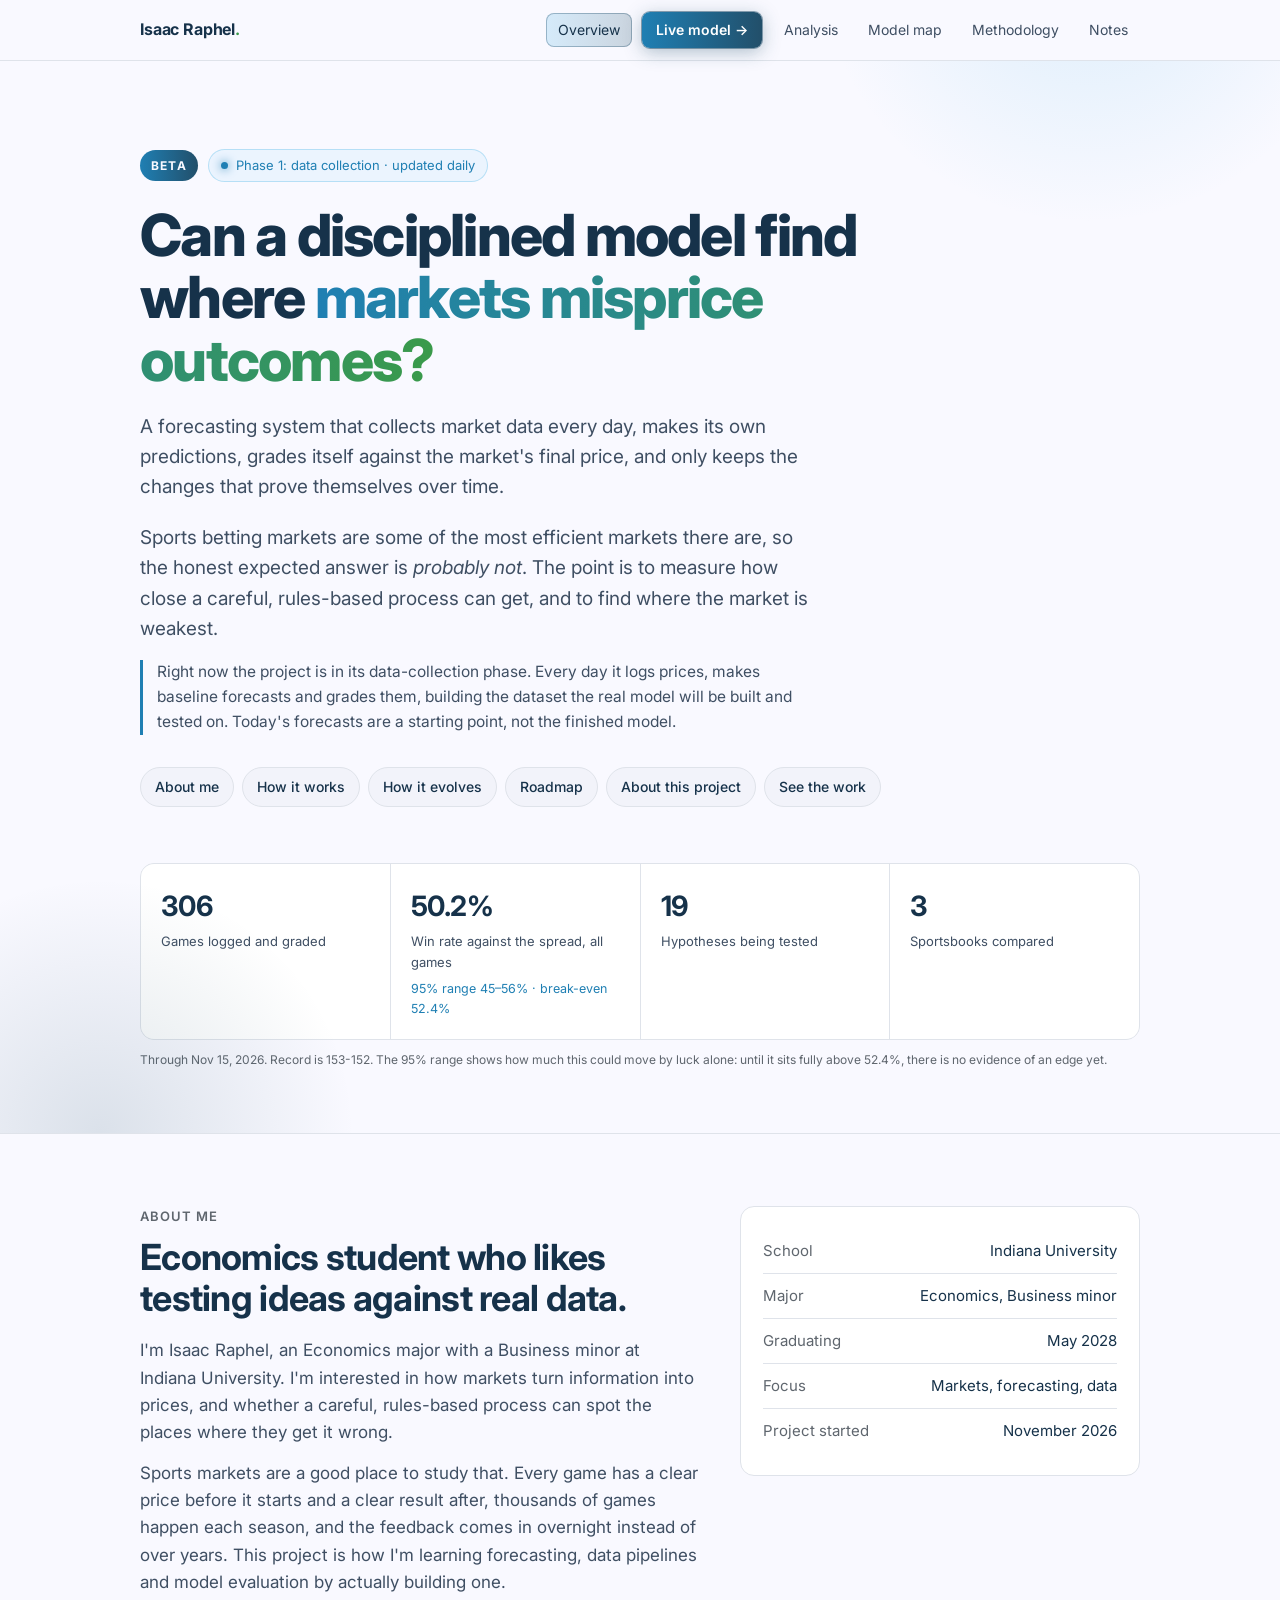
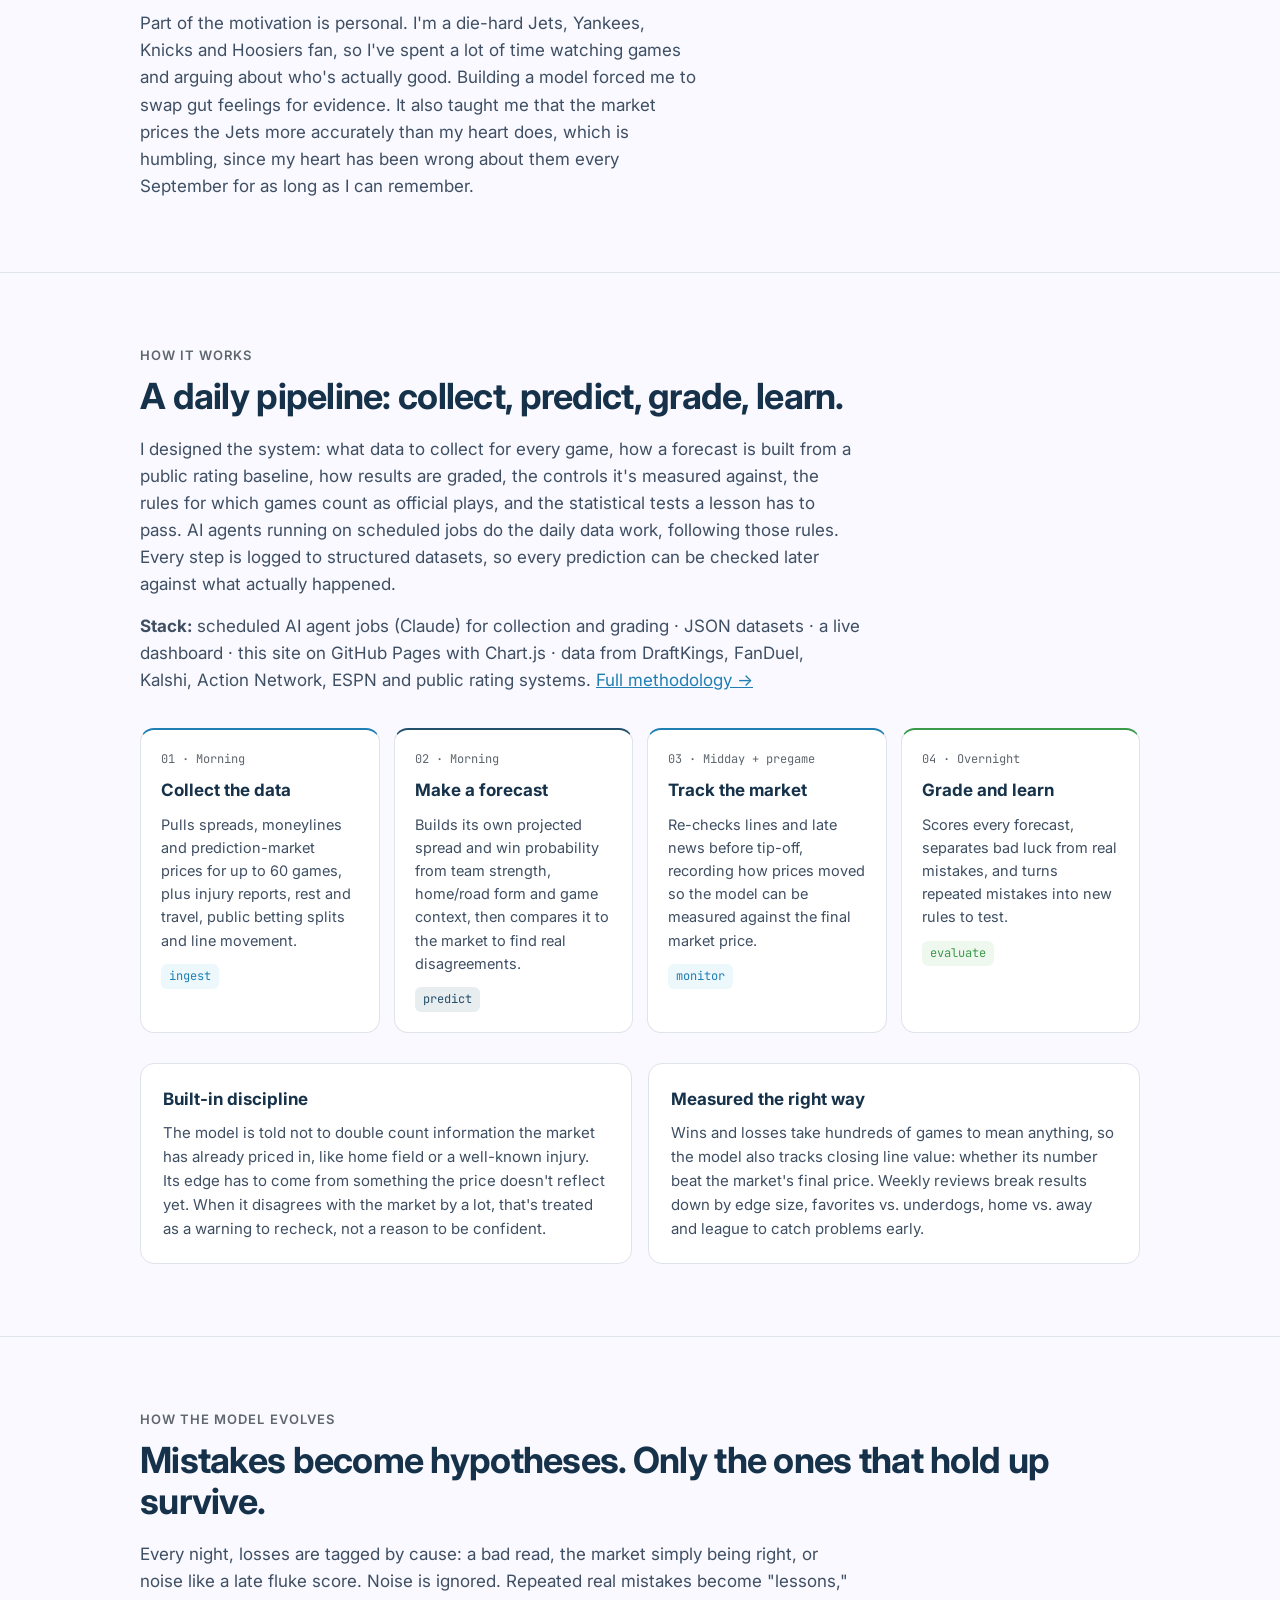
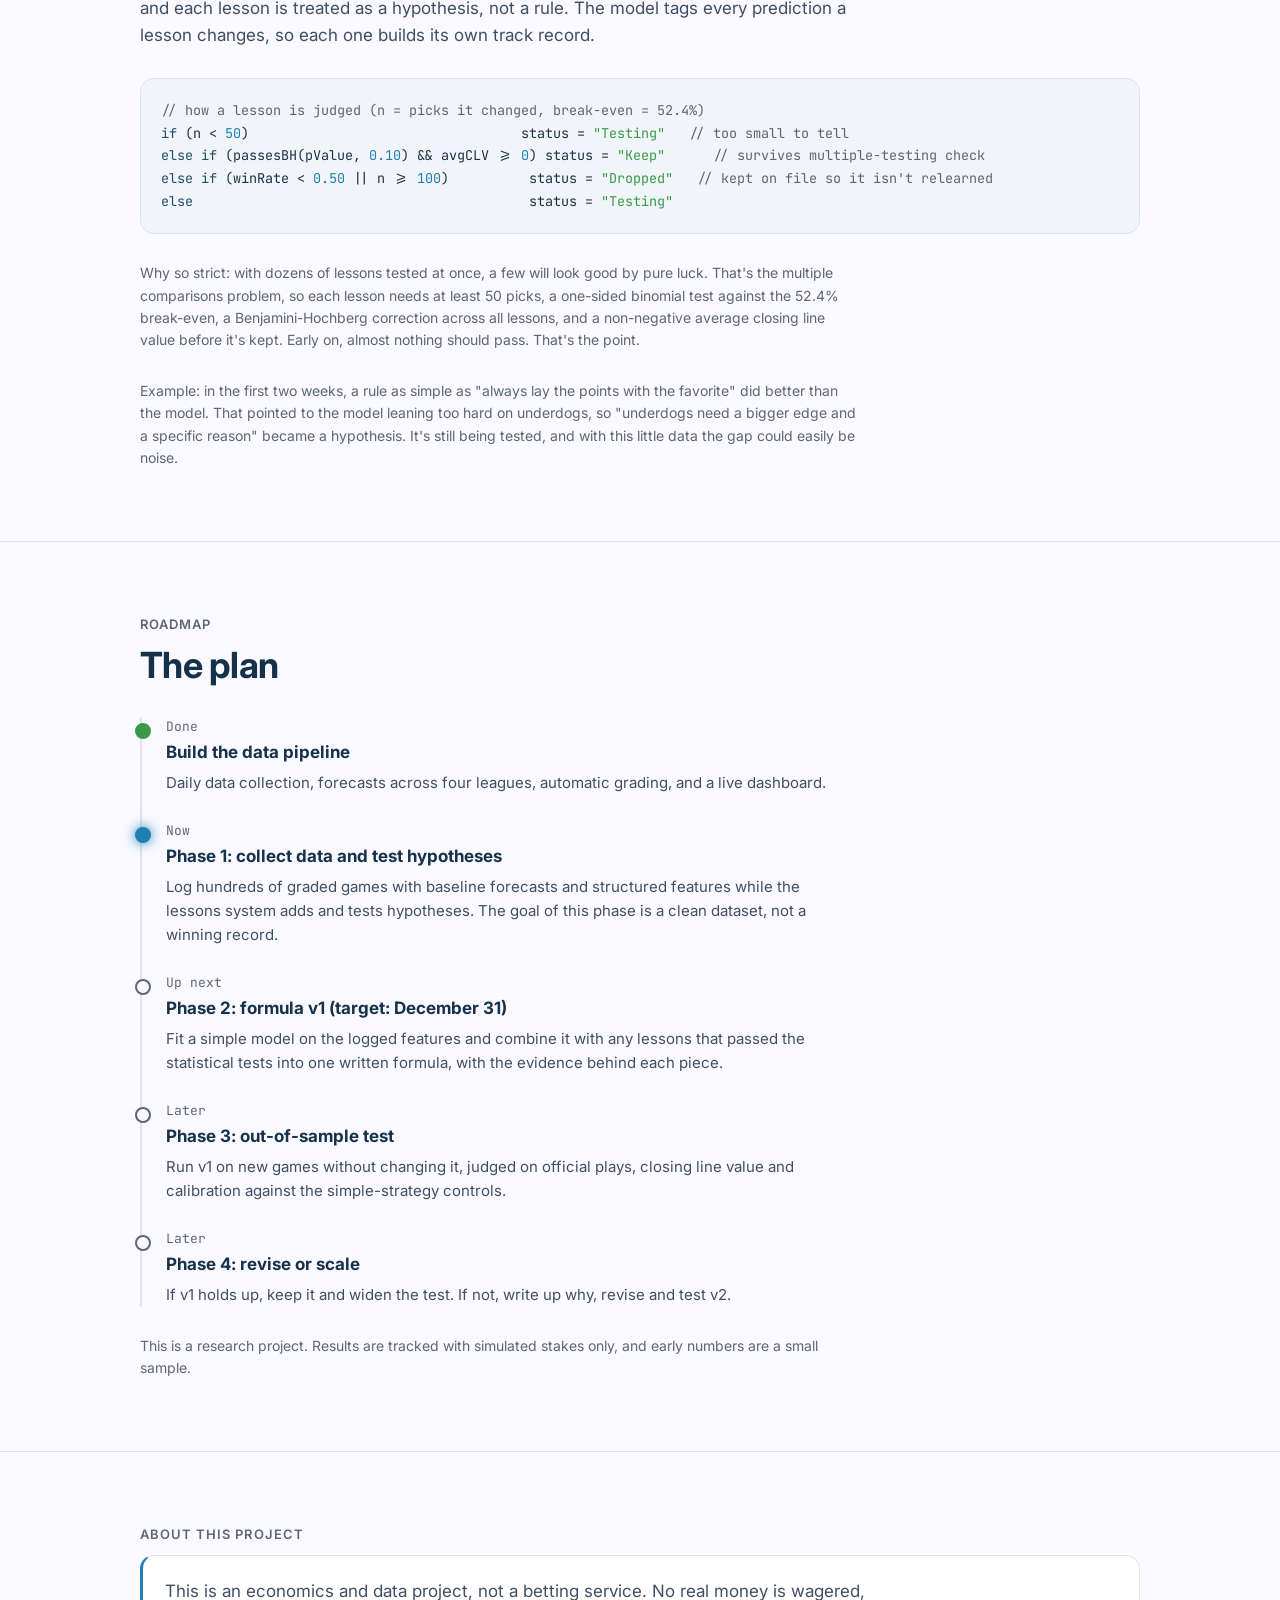
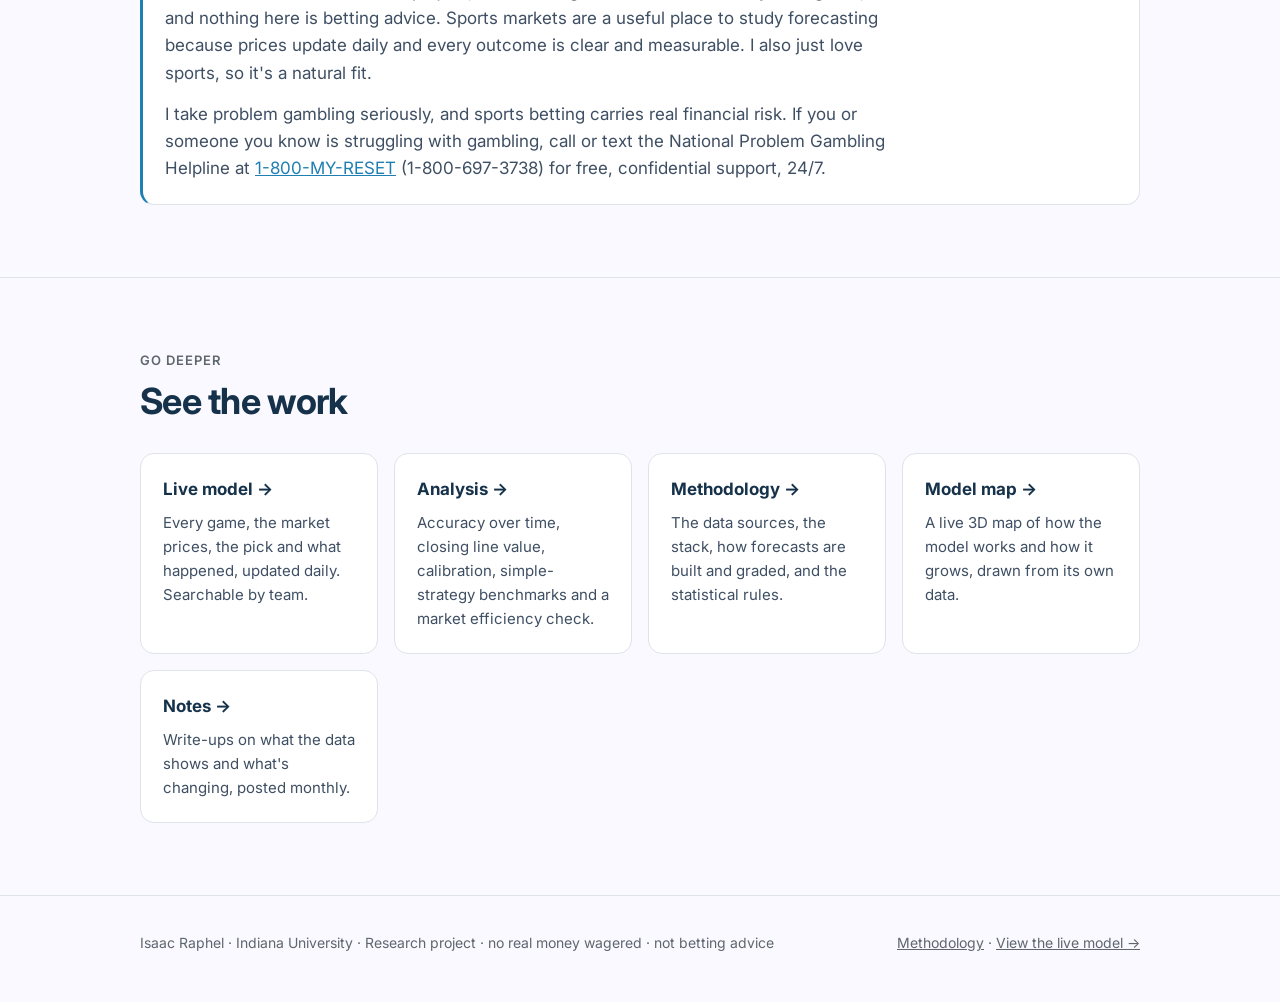
==== commit 48672438: "Move Formula v1 target to December 31 for maximum data Co-Authored-By: Claude Opus 4.8 <noreply@anth" ====
--- a/index.html
+++ b/index.html
@@ -263,9 +263,9 @@
   <h2>The plan</h2>
   <div class="timeline">
     <div class="tl" data-start="2026-10-25" data-end="2026-11-02"><div class="when"></div><h3>Build the data pipeline</h3><p>Daily data collection, forecasts across four leagues, automatic grading, and a live dashboard.</p></div>
-    <div class="tl" data-start="2026-11-02" data-end="2026-12-07"><div class="when"></div><h3>Phase 1: collect data and test hypotheses</h3><p>Log hundreds of graded games with baseline forecasts and structured features while the lessons system adds and tests hypotheses. The goal of this phase is a clean dataset, not a winning record.</p></div>
-    <div class="tl" data-start="2026-12-07" data-end="2026-12-08"><div class="when"></div><h3>Phase 2: formula v1 (target: December 7)</h3><p>Fit a simple model on the logged features and combine it with any lessons that passed the statistical tests into one written formula, with the evidence behind each piece.</p></div>
-    <div class="tl" data-start="2026-12-08" data-end="2027-02-01"><div class="when"></div><h3>Phase 3: out-of-sample test</h3><p>Run v1 on new games without changing it, judged on official plays, closing line value and calibration against the simple-strategy controls.</p></div>
+    <div class="tl" data-start="2026-11-02" data-end="2026-12-31"><div class="when"></div><h3>Phase 1: collect data and test hypotheses</h3><p>Log hundreds of graded games with baseline forecasts and structured features while the lessons system adds and tests hypotheses. The goal of this phase is a clean dataset, not a winning record.</p></div>
+    <div class="tl" data-start="2026-12-31" data-end="2027-01-01"><div class="when"></div><h3>Phase 2: formula v1 (target: December 31)</h3><p>Fit a simple model on the logged features and combine it with any lessons that passed the statistical tests into one written formula, with the evidence behind each piece.</p></div>
+    <div class="tl" data-start="2027-01-01" data-end="2027-02-01"><div class="when"></div><h3>Phase 3: out-of-sample test</h3><p>Run v1 on new games without changing it, judged on official plays, closing line value and calibration against the simple-strategy controls.</p></div>
     <div class="tl" data-start="2027-02-01" data-end="2099-01-01"><div class="when"></div><h3>Phase 4: revise or scale</h3><p>If v1 holds up, keep it and widen the test. If not, write up why, revise and test v2.</p></div>
   </div>
   <p class="note">This is a research project. Results are tracked with simulated stakes only, and early numbers are a small sample.</p>
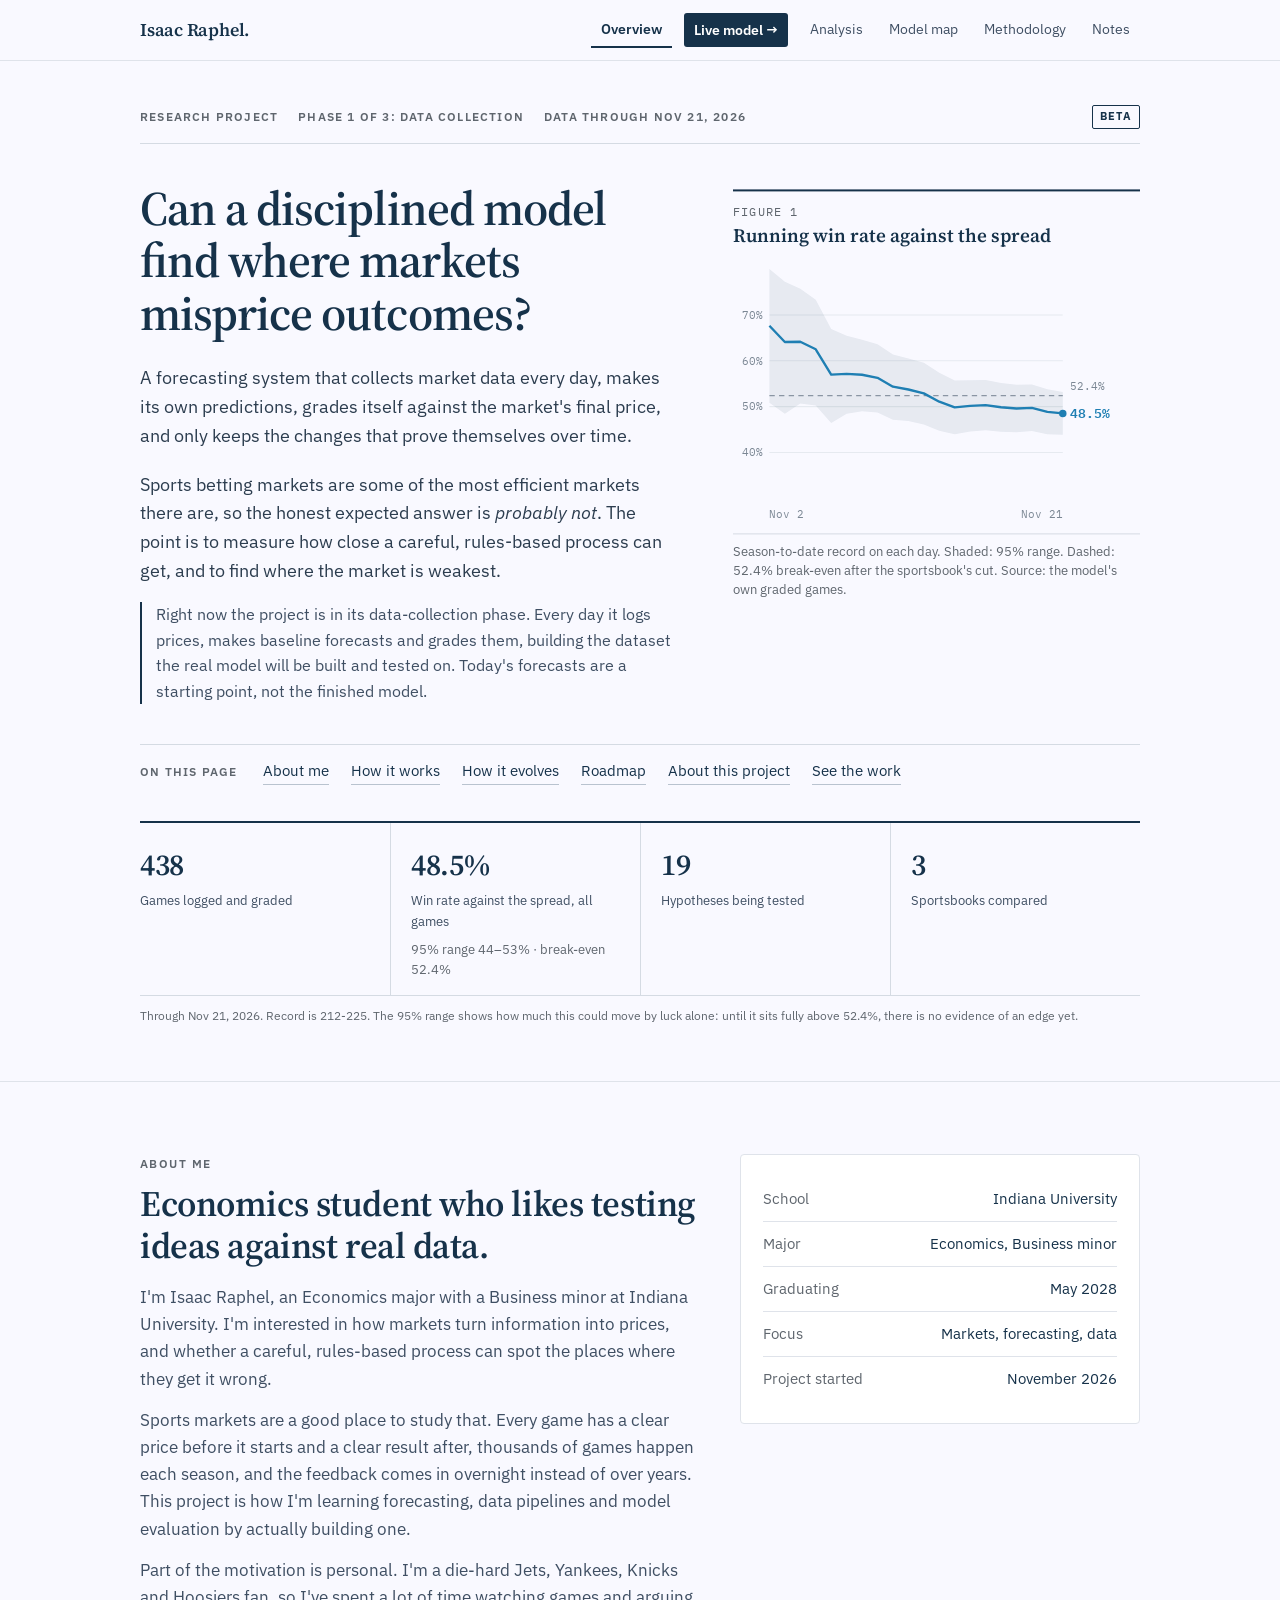
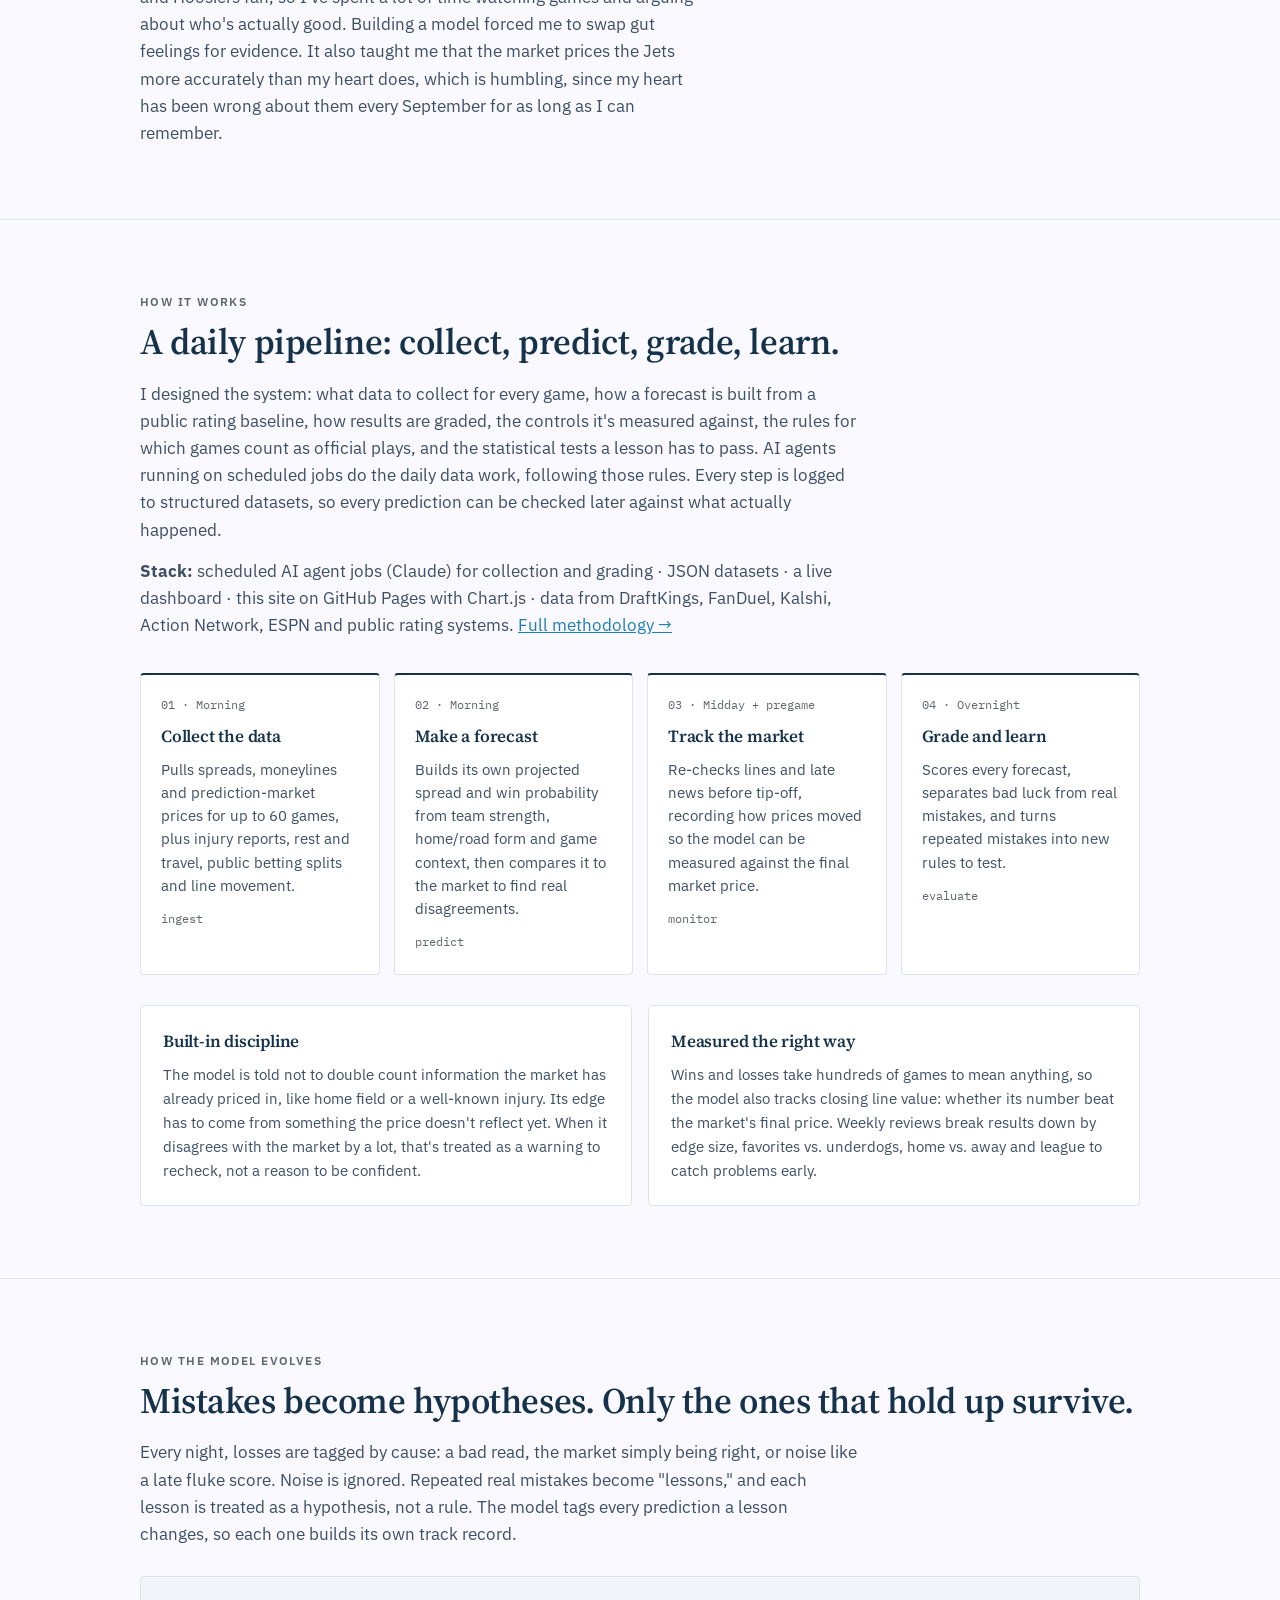
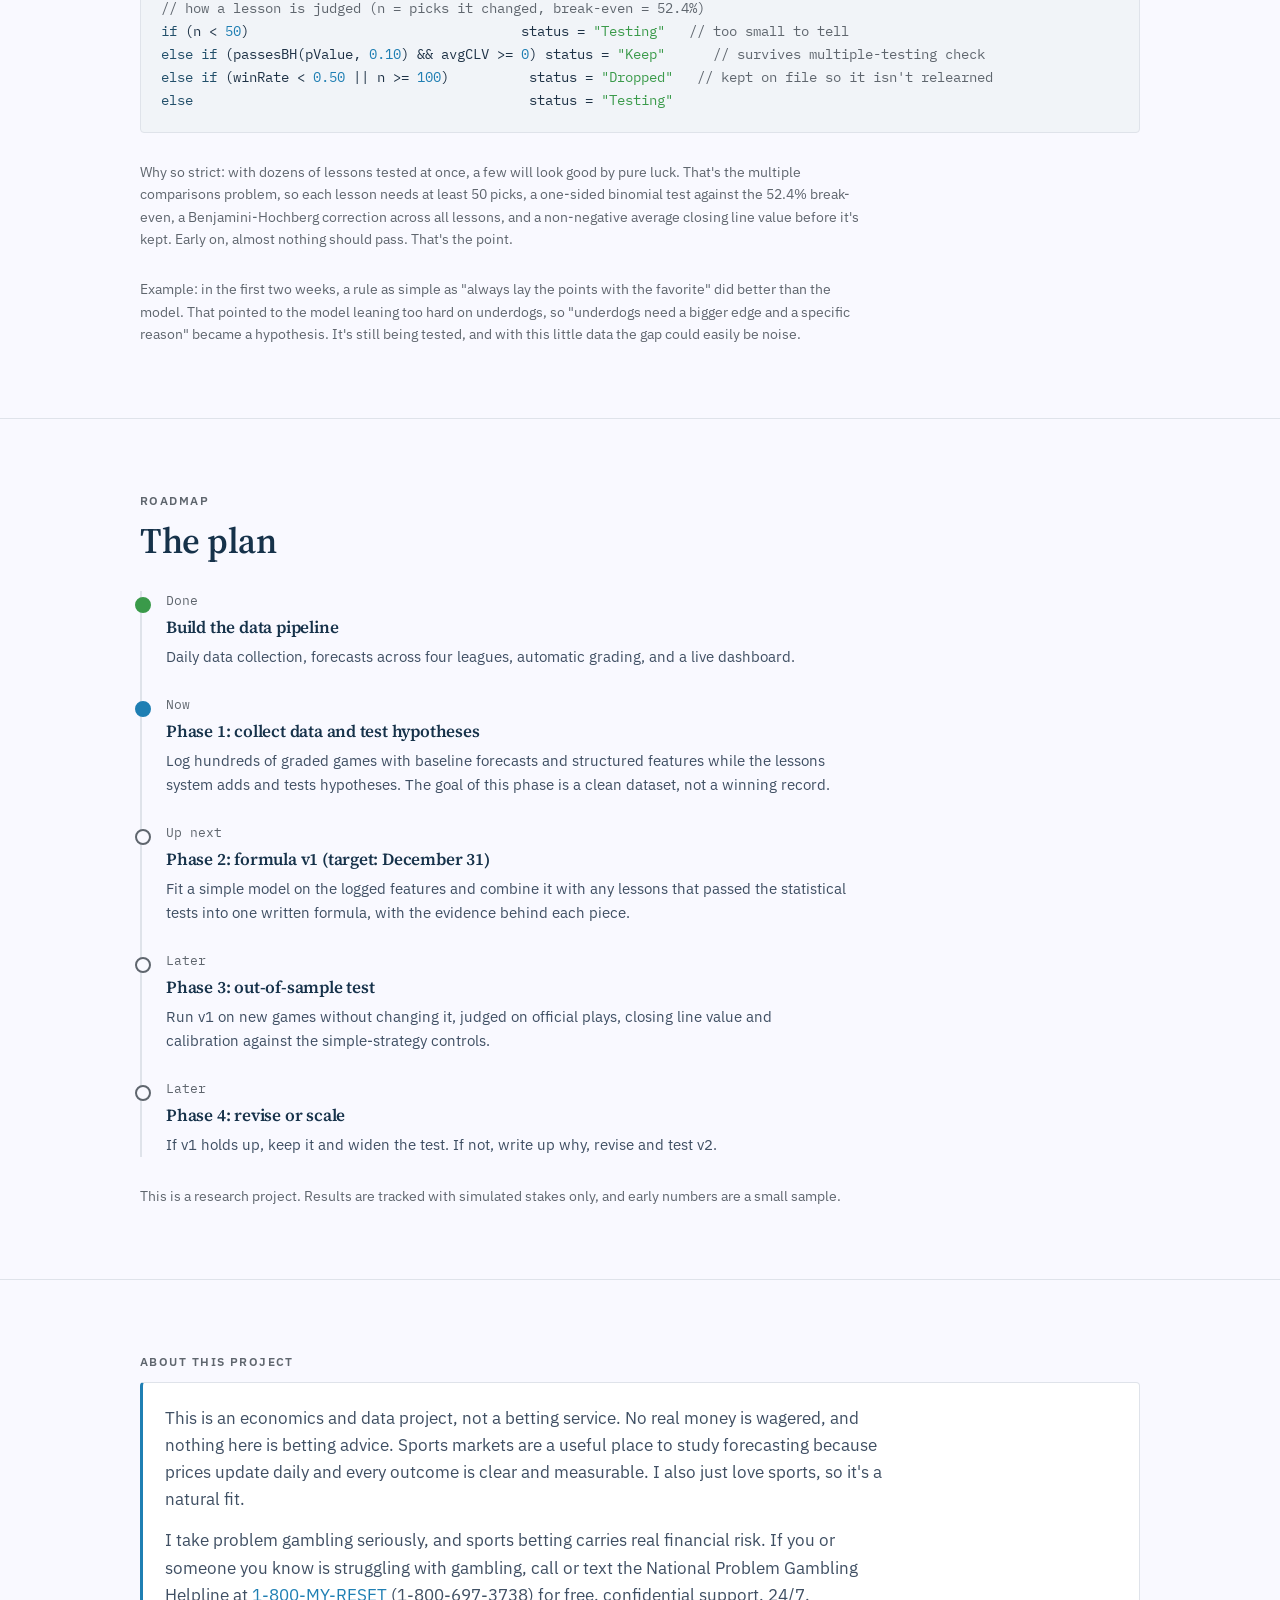
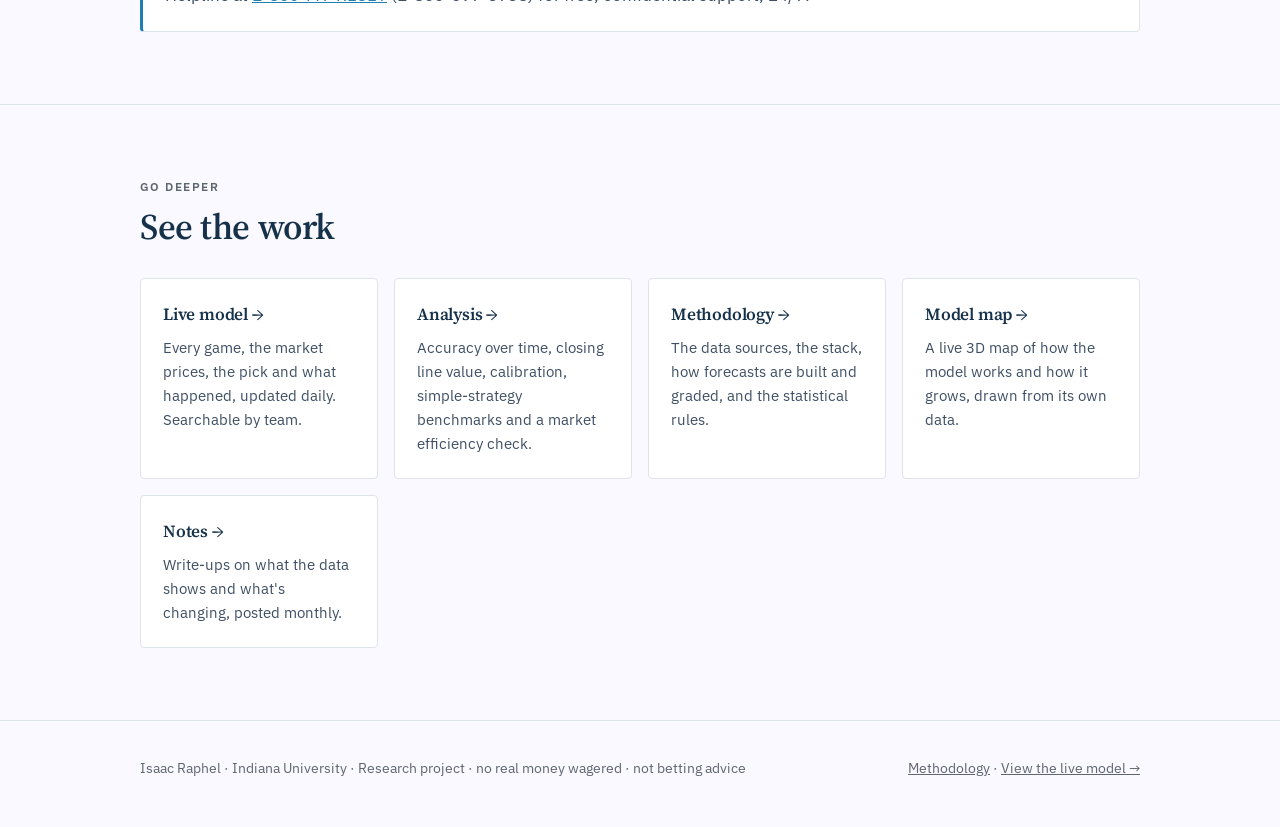
==== commit e9e8d792: "Editorial redesign: serif headlines, Plex sans/mono, flat square components, Figure 1 hero, stat str" ====
--- a/index.html
+++ b/index.html
@@ -13,7 +13,8 @@
 <meta name="twitter:card" content="summary_large_image">
 <link rel="preconnect" href="https://fonts.googleapis.com">
 <link rel="preconnect" href="https://fonts.gstatic.com" crossorigin>
-<link href="https://fonts.googleapis.com/css2?family=Inter:wght@400;500;600;700;800&family=JetBrains+Mono:wght@500&display=swap" rel="stylesheet">
+<link href="https://fonts.googleapis.com/css2?family=IBM+Plex+Mono:wght@400;500&family=IBM+Plex+Sans:wght@400;500;600;700&family=Source+Serif+4:opsz,wght@8..60,500;8..60,600;8..60,700&display=swap" rel="stylesheet">
+<link rel="icon" href="assets/favicon.svg" type="image/svg+xml">
 <style>
 :root{
   --bg:#f9f9ff; --panel:#ffffff; --panel2:#16324a; --line:#dfe3ea;
@@ -22,7 +23,7 @@
 }
 *{box-sizing:border-box;margin:0;padding:0}
 html{scroll-behavior:smooth}
-body{background:var(--bg);color:var(--text);font-family:Inter,system-ui,sans-serif;line-height:1.6;-webkit-font-smoothing:antialiased}
+body{background:var(--bg);color:var(--text);font-family:"IBM Plex Sans",system-ui,sans-serif;line-height:1.6;-webkit-font-smoothing:antialiased}
 a{color:inherit}
 .wrap{max-width:1040px;margin:0 auto;padding:0 20px}
 .mono{font-family:"JetBrains Mono",ui-monospace,monospace}
@@ -159,7 +160,37 @@
 .navlinks .short{display:none}
 @media(max-width:560px){.navlinks .long{display:none}.navlinks .short{display:inline}.navlinks{gap:0!important}.navlinks a{padding:6px 5px!important;font-size:12.5px!important}.navlinks a.navbtn{margin:0 3px!important}}
 @media(max-width:380px){.navlinks a{padding:6px 4px!important;font-size:12px!important}}
+
+/* ===== editorial hero ===== */
+header.hero{padding:44px 0 56px!important}
+.dateline{display:flex;flex-wrap:wrap;gap:6px 20px;align-items:center;font-size:12px;font-weight:600;letter-spacing:.1em;text-transform:uppercase;color:var(--dim);padding-bottom:14px;border-bottom:1px solid #d5dbe3;margin-bottom:38px}
+.dateline .beta{margin-left:auto}
+.herogrid{display:grid;grid-template-columns:minmax(0,1.32fr) minmax(0,1fr);gap:56px;align-items:start}
+.herotext h1{font-size:clamp(32px,4.4vw,48px)!important;line-height:1.1;max-width:none}
+.herotext .lede{font-size:17.5px;line-height:1.65;max-width:none;color:#2c3d4f}
+.herotext .lede:first-of-type{margin-top:24px}
+.lede.phase{border-left:2px solid var(--text)!important;font-size:15.5px!important;color:var(--muted)!important}
+.fig1{margin:6px 0 0;border-top:2px solid var(--text);padding-top:12px;position:sticky;top:84px}
+.figlab{font-family:"IBM Plex Mono",monospace;font-size:11.5px;letter-spacing:.1em;text-transform:uppercase;color:var(--dim)}
+.figtitle{font-family:"Source Serif 4",Georgia,serif;font-size:19px;font-weight:600;margin:3px 0 10px;line-height:1.25}
+#fig1{width:100%;height:auto;display:block}
+.fig1 figcaption{font-size:12.5px;color:var(--dim);line-height:1.5;margin-top:8px;border-top:1px solid #d5dbe3;padding-top:8px}
+.onpage{margin-top:40px;display:flex;flex-wrap:wrap;gap:6px 22px;align-items:baseline;font-size:15px;padding-top:14px;border-top:1px solid #d5dbe3}
+.onpage .oplab{font-size:12px;font-weight:600;letter-spacing:.1em;text-transform:uppercase;color:var(--dim);margin-right:4px}
+.onpage a{text-decoration:none;color:var(--text);border-bottom:1px solid #b9c3cf;padding-bottom:1px}
+.onpage a:hover{border-bottom-color:var(--text)}
+.stats{background:none!important;border:0!important;border-top:2px solid var(--text)!important;border-bottom:1px solid #d5dbe3!important;border-radius:0!important;margin-top:36px!important;gap:0!important}
+.stat{background:none!important;padding:18px 20px 16px!important}
+.stat:first-child{padding-left:0!important}
+.stat+.stat{border-left:1px solid #d5dbe3}
+.stat .n{font-size:30px!important}
+.stat .l{font-size:13px!important}
+.stat .ci{color:var(--dim)!important;font-size:12.5px!important}
+@media(max-width:860px){.herogrid{grid-template-columns:1fr;gap:34px}.fig1{position:static}}
+@media(max-width:720px){.stat:nth-child(3){border-left:0;padding-left:0!important}.stat:nth-child(n+3){border-top:1px solid #d5dbe3}}
+@media(max-width:560px){.dateline{gap:4px 14px;font-size:11px}.dateline span:nth-child(2){display:none}}
 </style>
+<link rel="stylesheet" href="assets/site.css">
 </head>
 <body>
 
@@ -176,18 +207,23 @@
 </div></nav>
 
 <header class="hero"><div class="wrap">
-  <div class="tagrow"><span class="beta">Beta</span><div class="eyebrow"><span class="dot"></span> Phase 1: data collection · updated daily</div></div>
-  <h1>Can a disciplined model find where <span class="grad">markets misprice outcomes?</span></h1>
-  <p class="lede">A forecasting system that collects market data every day, makes its own predictions, grades itself against the market's final price, and only keeps the changes that prove themselves over time.</p>
-  <p class="lede">Sports betting markets are some of the most efficient markets there are, so the honest expected answer is <em>probably not</em>. The point is to measure how close a careful, rules-based process can get, and to find where the market is weakest.</p>
-  <p class="lede phase">Right now the project is in its data-collection phase. Every day it logs prices, makes baseline forecasts and grades them, building the dataset the real model will be built and tested on. Today's forecasts are a starting point, not the finished model.</p>
-  <div class="cta">
-    <a class="chip" href="#about">About me</a>
-    <a class="chip" href="#how">How it works</a>
-    <a class="chip" href="#learning">How it evolves</a>
-    <a class="chip" href="#plan">Roadmap</a>
-    <a class="chip" href="#responsible">About this project</a>
-    <a class="chip" href="#deeper">See the work</a>
+  <div class="dateline"><span>Research project</span><span>Phase 1 of 3: data collection</span><span id="dl-upd">Updated daily</span><span class="beta">Beta</span></div>
+  <div class="herogrid">
+    <div class="herotext">
+      <h1>Can a disciplined model find where markets misprice outcomes?</h1>
+    <p class="lede">A forecasting system that collects market data every day, makes its own predictions, grades itself against the market's final price, and only keeps the changes that prove themselves over time.</p>
+    <p class="lede">Sports betting markets are some of the most efficient markets there are, so the honest expected answer is <em>probably not</em>. The point is to measure how close a careful, rules-based process can get, and to find where the market is weakest.</p>
+    <p class="lede phase">Right now the project is in its data-collection phase. Every day it logs prices, makes baseline forecasts and grades them, building the dataset the real model will be built and tested on. Today's forecasts are a starting point, not the finished model.</p>
+    </div>
+    <figure class="fig1" aria-label="Running win rate against the spread">
+      <div class="figlab">Figure 1</div>
+      <div class="figtitle">Running win rate against the spread</div>
+      <svg id="fig1" viewBox="0 0 380 250" role="img" aria-label="Season-to-date win rate against the spread with its 95% range and the 52.4% break-even line"></svg>
+      <figcaption id="fig1-cap">Season-to-date record on each day. Shaded: 95% range. Dashed: 52.4% break-even after the sportsbook's cut. Source: the model's own graded games.</figcaption>
+    </figure>
+  </div>
+  <div class="onpage"><span class="oplab">On this page</span>
+    <a href="#about">About me</a><a href="#how">How it works</a><a href="#learning">How it evolves</a><a href="#plan">Roadmap</a><a href="#responsible">About this project</a><a href="#deeper">See the work</a>
   </div>
 
   <div class="stats">
@@ -302,17 +338,39 @@
   document.querySelectorAll('.tl[data-start]').forEach(el=>{const s=el.dataset.start,e=el.dataset.end;const w=el.querySelector('.when');
     if(today>=e){el.classList.add('done');w.textContent='Done';}else if(today>=s){el.classList.add('now');w.textContent='Now';}else{w.textContent='Up next';}});
   let first=true;document.querySelectorAll('.tl[data-start]').forEach(el=>{const w=el.querySelector('.when');if(w.textContent==='Up next'){if(!first)w.textContent='Later';first=false;}});})();
+
+// ---- Figure 1: running win rate, drawn as plain SVG ----
+function drawFig1(games){
+  const svg=document.getElementById('fig1');if(!svg)return;
+  const g=games.filter(x=>['W','L','P'].includes(x.spread_result));const days=[...new Set(g.map(x=>x.date))].sort();if(days.length<2)return;
+  let w=0,l=0;const pts=days.map(d=>{g.filter(x=>x.date===d).forEach(x=>{if(x.spread_result==='W')w++;if(x.spread_result==='L')l++;});const c=wilson(w,w+l);return{r:100*w/(w+l),lo:100*c[0],hi:100*c[1]};});
+  const W=380,H=250,L=34,R=72,T=10,B=26,y0=30,y1=80;
+  const X=i=>L+(W-L-R)*i/(days.length-1),Y=v=>T+(H-T-B)*(1-(Math.max(y0,Math.min(y1,v))-y0)/(y1-y0));
+  const ns='http://www.w3.org/2000/svg',mk=(t,a)=>{const e=document.createElementNS(ns,t);for(const k in a)e.setAttribute(k,a[k]);svg.appendChild(e);return e;};
+  const mono='IBM Plex Mono, monospace';
+  [40,50,60,70].forEach(v=>{mk('line',{x1:L,x2:W-R,y1:Y(v),y2:Y(v),stroke:'#e6eaf0','stroke-width':1});const t=mk('text',{x:L-6,y:Y(v)+3.5,'text-anchor':'end','font-size':10,'font-family':mono,fill:'#7b8794'});t.textContent=v+'%';});
+  mk('path',{d:'M'+pts.map((p,i)=>X(i)+','+Y(p.hi)).join('L')+'L'+pts.map((p,i)=>X(i)+','+Y(p.lo)).reverse().join('L')+'Z',fill:'rgba(22,50,74,.08)'});
+  mk('line',{x1:L,x2:W-R,y1:Y(52.4),y2:Y(52.4),stroke:'#8a95a3','stroke-width':1.2,'stroke-dasharray':'5 4'});
+  mk('path',{d:'M'+pts.map((p,i)=>X(i)+','+Y(p.r)).join('L'),fill:'none',stroke:'#1f7fb3','stroke-width':2.2,'stroke-linejoin':'round'});
+  const last=pts[pts.length-1],lx=X(pts.length-1),ly=Y(last.r);mk('circle',{cx:lx,cy:ly,r:3.5,fill:'#1f7fb3'});
+  let yr=ly,yb=Y(52.4);if(Math.abs(yr-yb)<13){if(yr>=yb)yr=yb+13;else yr=yb-13;}
+  const t1=mk('text',{x:lx+7,y:yr+4,'font-size':12,'font-weight':600,'font-family':mono,fill:'#1f7fb3'});t1.textContent=last.r.toFixed(1)+'%';
+  const t2=mk('text',{x:lx+7,y:yb+(yr>yb?-5:13),'font-size':10,'font-family':mono,fill:'#7b8794'});t2.textContent='52.4%';
+  const fmt=d=>new Date(d+'T12:00:00').toLocaleDateString('en-US',{month:'short',day:'numeric'});
+  [[0,'start'],[days.length-1,'end']].forEach(([i,an])=>{const t=mk('text',{x:X(i),y:H-8,'text-anchor':an,'font-size':10,'font-family':mono,fill:'#7b8794'});t.textContent=fmt(days[i]);});
+}
 Promise.all([
   fetch('data/games.json',{cache:'no-store'}).then(r=>r.json()),
   fetch('data/lessons.json',{cache:'no-store'}).then(r=>r.json())
 ]).then(([games,lessons])=>{
+  drawFig1(games);
   const graded=games.filter(g=>['W','L','P'].includes(g.spread_result));
   const w=graded.filter(g=>g.spread_result==='W').length, l=graded.filter(g=>g.spread_result==='L').length;
   document.getElementById('st-games').textContent=graded.length.toLocaleString();
   if(w+l){document.getElementById('st-ats').textContent=(100*w/(w+l)).toFixed(1)+'%';const ci=wilson(w,w+l);document.getElementById('st-ci').textContent='95% range '+Math.round(100*ci[0])+'–'+Math.round(100*ci[1])+'% · break-even 52.4%';}
   document.getElementById('st-lessons').textContent=lessons.filter(x=>x.status&&x.status!=='Setup').length;
   const last=graded.map(g=>g.date).sort().pop();
-  if(last){const d=new Date(last+'T12:00:00');
+  if(last){const d=new Date(last+'T12:00:00');document.getElementById('dl-upd').textContent='Data through '+d.toLocaleDateString('en-US',{month:'short',day:'numeric',year:'numeric'});
     document.getElementById('st-asof').textContent='Through '+d.toLocaleDateString('en-US',{month:'short',day:'numeric',year:'numeric'})+'.'+' Record is '+w+'-'+l+'. The 95% range shows how much this could move by luck alone: until it sits fully above 52.4%, there is no evidence of an edge yet.';}
 }).catch(()=>{});
 
--- a/assets/site.css
+++ b/assets/site.css
@@ -0,0 +1,67 @@
+/* ==========================================================
+   Editorial layer: loaded after each page's own styles.
+   Serif headlines, plain sans body, mono numbers, square
+   corners, no gradients, no glows, no pills.
+   ========================================================== */
+:root{
+  --serif:"Source Serif 4",Georgia,"Times New Roman",serif;
+  --sans:"IBM Plex Sans",system-ui,-apple-system,"Segoe UI",sans-serif;
+  --monof:"IBM Plex Mono",ui-monospace,Menlo,monospace;
+  --rule:#d5dbe3;
+}
+body{font-family:var(--sans)!important;font-feature-settings:"kern","liga";letter-spacing:0}
+code,pre,.mono,.code,.step .num,.tl .when{font-family:var(--monof)!important}
+
+/* headlines */
+h1,h2,h3,.brand,article h2,.card h2,.sechead h2{font-family:var(--serif)!important;font-weight:600!important;letter-spacing:-.012em!important}
+h1{font-weight:600!important;letter-spacing:-.02em!important}
+h3{font-weight:600!important}
+
+/* numbers read like a terminal / report table */
+.n,.big,.stat .n,.tile .n,.topcard .pk,td.r,.r3,.odds{font-variant-numeric:tabular-nums}
+.stat .n,.tile .n,.two .card .big,.topcard .pk{font-family:var(--serif)!important;font-weight:600!important;letter-spacing:-.01em!important;font-variant-numeric:lining-nums tabular-nums}
+
+/* ---------- nav ---------- */
+nav{background:rgba(249,249,255,.96)!important;backdrop-filter:none!important}
+.brand{font-size:18px}
+.brand span{color:var(--text)!important}
+.navlinks a{border-radius:0!important;background:none!important;box-shadow:none!important;padding:6px 10px!important;border-bottom:2px solid transparent}
+.navlinks a:hover{background:none!important;color:var(--text)!important;border-bottom-color:var(--rule)}
+.navlinks a.on{background:none!important;box-shadow:none!important;color:var(--text)!important;border-bottom-color:var(--text)!important;font-weight:600}
+.navlinks a.navbtn{background:#16324a!important;color:#fff!important;box-shadow:none!important;border-radius:3px!important;border-bottom:0!important;margin:0 6px!important;font-weight:600}
+.navlinks a.navbtn:hover{background:#0f2536!important;filter:none!important}
+.navlinks a.navbtn.on{box-shadow:none!important;outline:2px solid #16324a;outline-offset:2px}
+@media(max-width:560px){.navlinks a{padding:6px 5px!important}.navlinks a.navbtn{margin:0 3px!important}}
+
+/* ---------- kill template tells ---------- */
+.hero:before,.hero:after{display:none!important}
+.grad{background:none!important;-webkit-background-clip:initial!important;background-clip:initial!important;color:inherit!important}
+.dot,.tl.now:before{box-shadow:none!important}
+.beta{background:none!important;color:var(--text)!important;border:1px solid var(--text);border-radius:2px!important;padding:2px 7px!important;font-size:11px!important;letter-spacing:.12em!important}
+.eyebrow{border-radius:0!important}
+.chip,.toc2 a{border-radius:2px!important;background:none!important}
+.streak,.st,.econ .tag,.tag,.ovr{border-radius:2px!important}
+.econ .tag{background:none!important;padding:0!important;color:var(--muted)!important;letter-spacing:.1em!important}
+.tabs button.on{background:#16324a!important}
+.pfill{background:#16324a!important}
+
+/* boxes: square, flat, quieter */
+.card,.tile,.g,.topcard,.step,.code,article,.toc a,.facts,.pkmap-panel,.pkmap-canvas,.chartbox canvas{border-radius:4px!important;box-shadow:none!important}
+.btn{border-radius:3px!important}
+
+/* How-it-works steps: one neutral rule instead of four colors */
+.step{border-top:2px solid var(--text)!important}
+.step .tag{background:none!important;padding:0!important;color:var(--dim)!important;font-family:var(--monof)!important}
+
+/* section labels */
+.kicker,.eyebrow,.card .eyebrow,.sechead .eyebrow{font-family:var(--sans)!important;font-size:12px!important;letter-spacing:.12em!important;color:var(--dim)!important;font-weight:600!important}
+
+/* takeaways read like a figure note, not a callout */
+.takeaway{border-left:2px solid var(--text)!important}
+
+/* controls: square, consistent */
+.tabs,.seg,input,select,.pkmap-btn{border-radius:4px!important}
+.tabs button,.seg button{border-radius:0!important}
+.seg button[aria-pressed="true"],.seg button.on{background:#16324a!important;color:#fff!important}
+.pt,.offtag,.pbar,.pfill{border-radius:2px!important}
+.navlinks a.navbtn.on{outline:0!important;text-decoration:underline;text-underline-offset:4px}
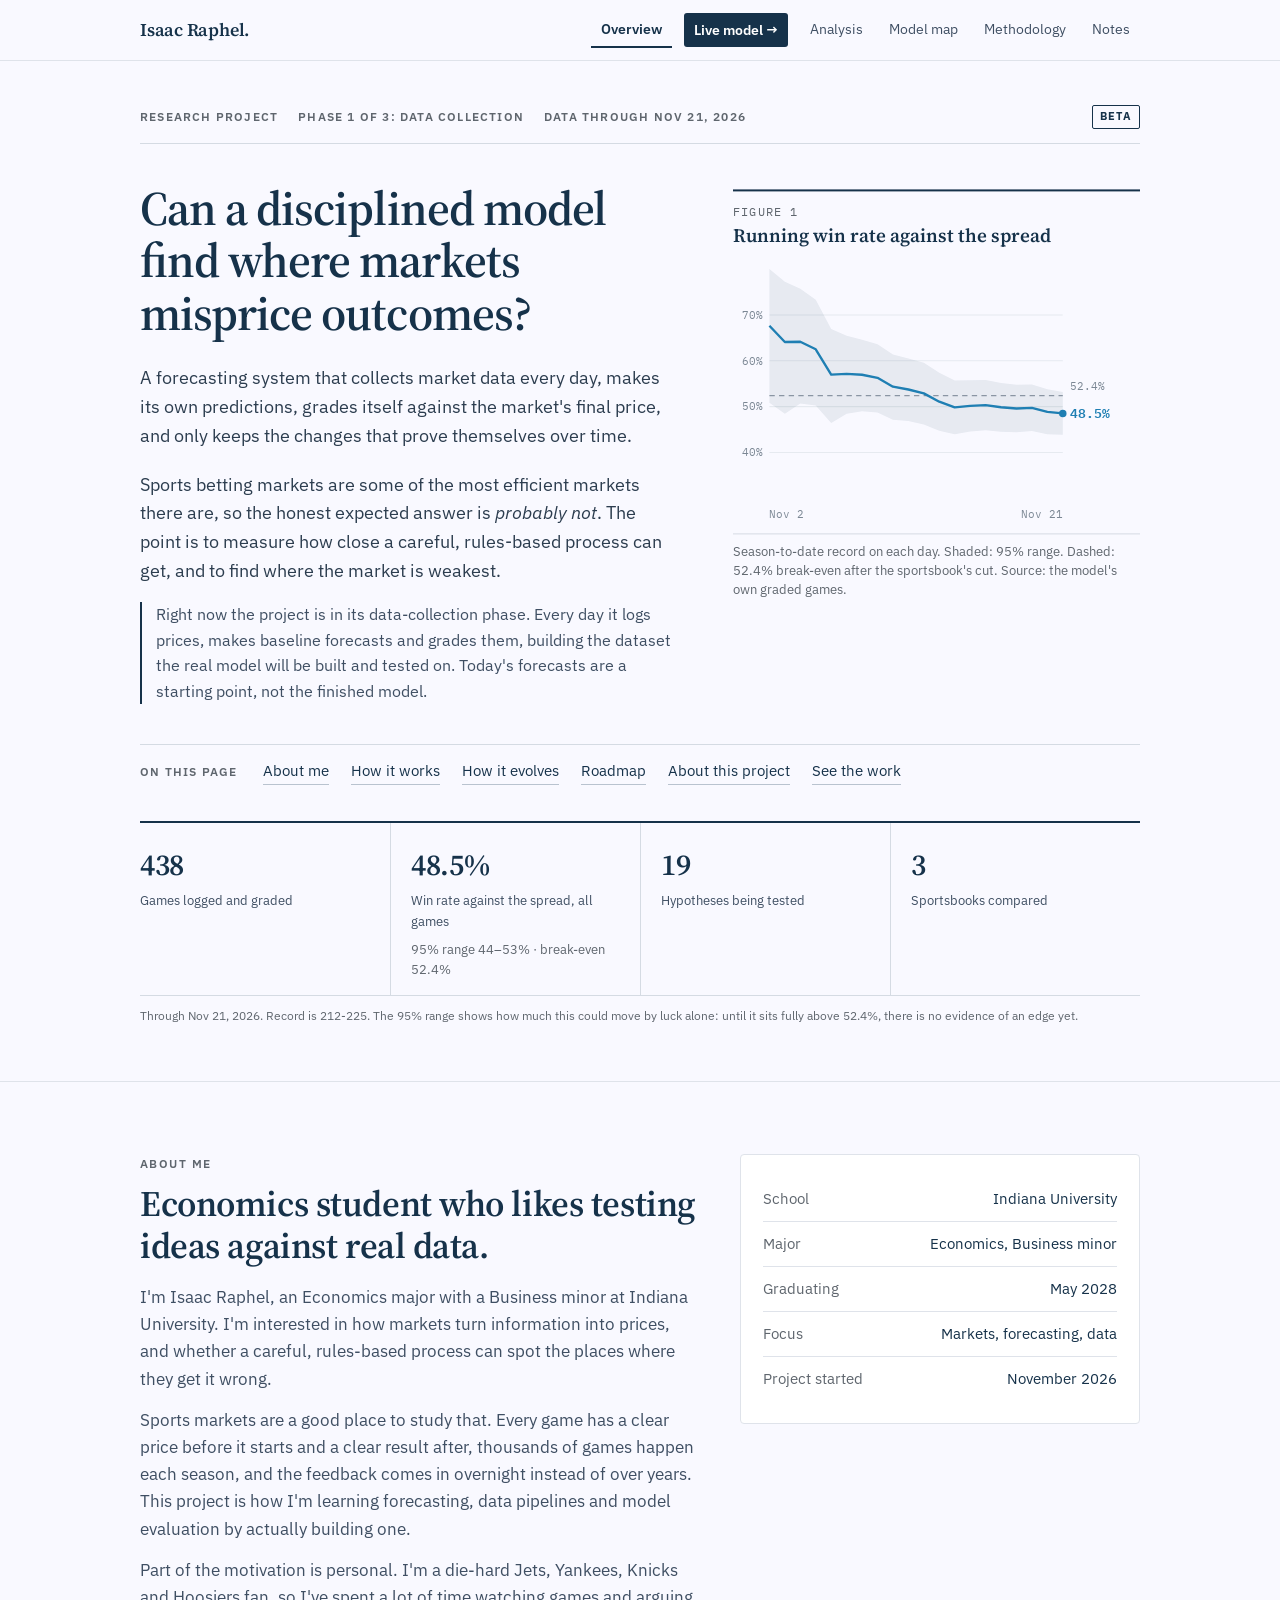
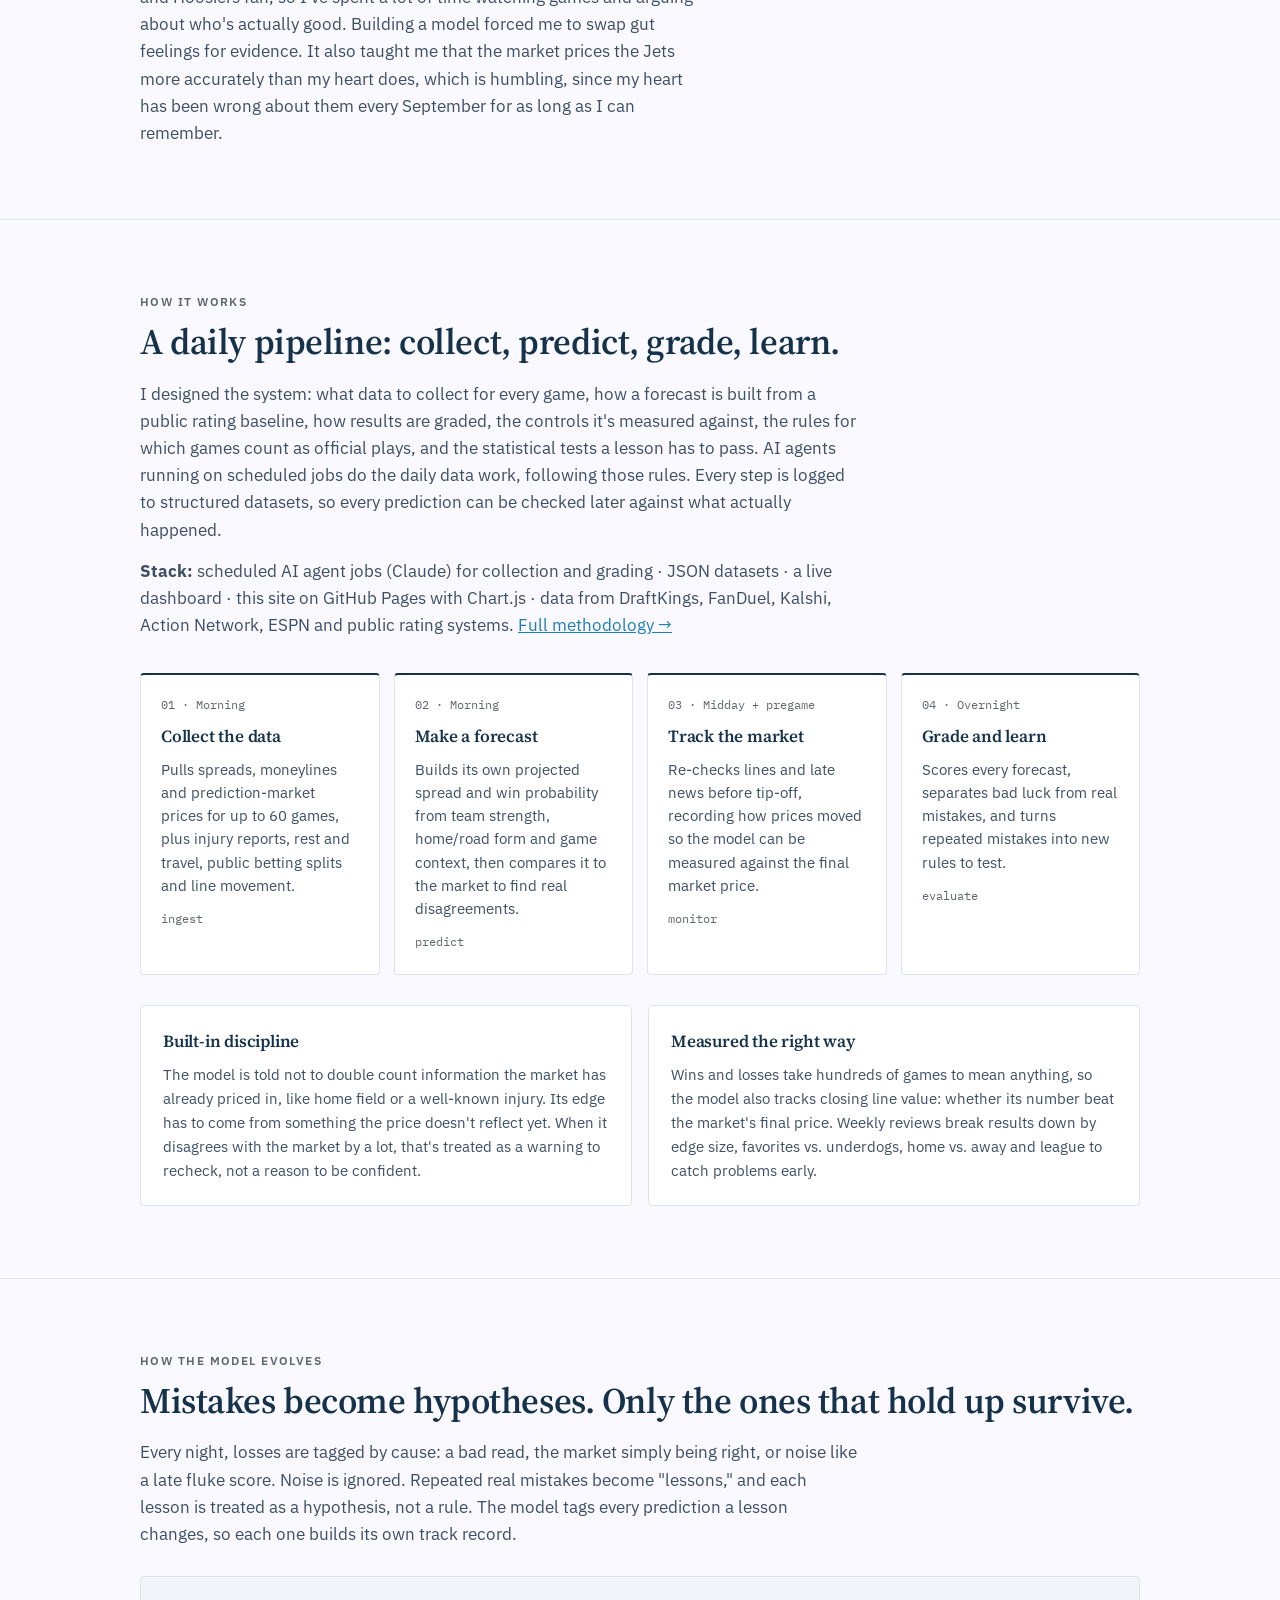
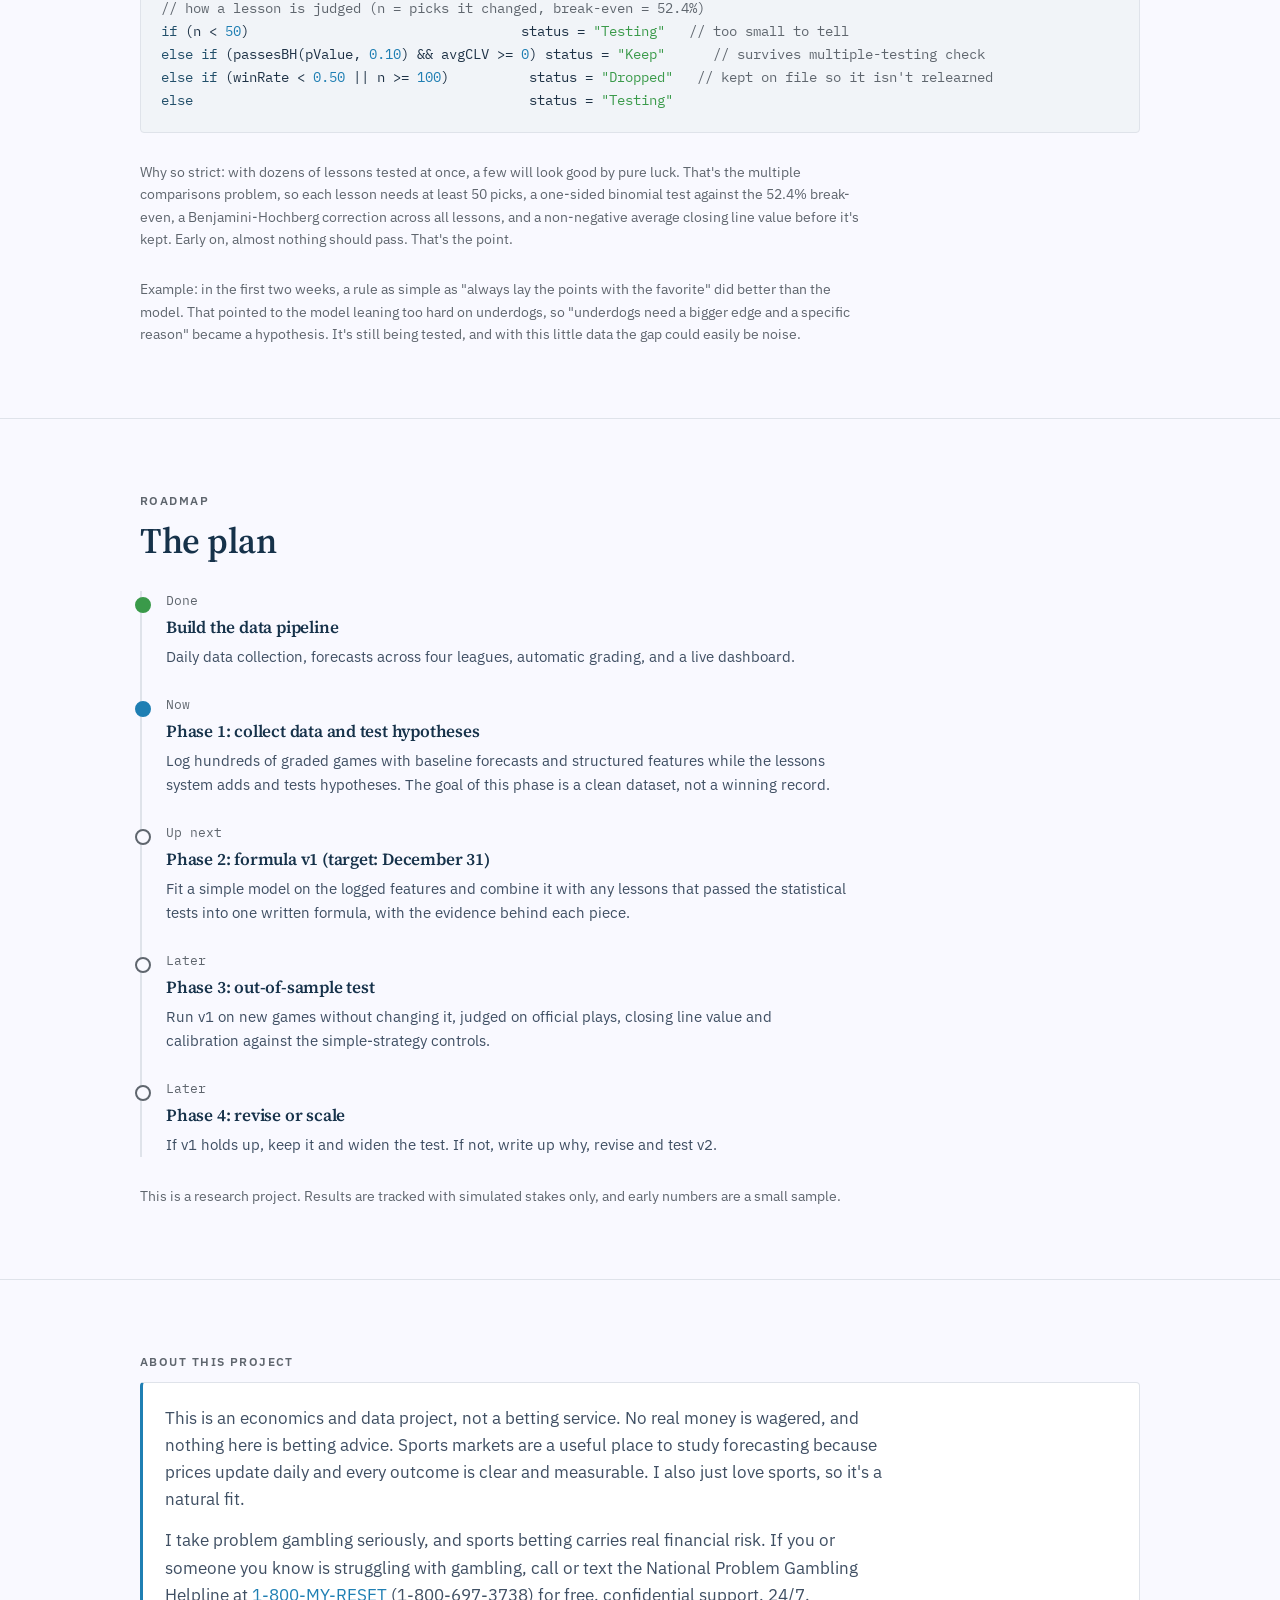
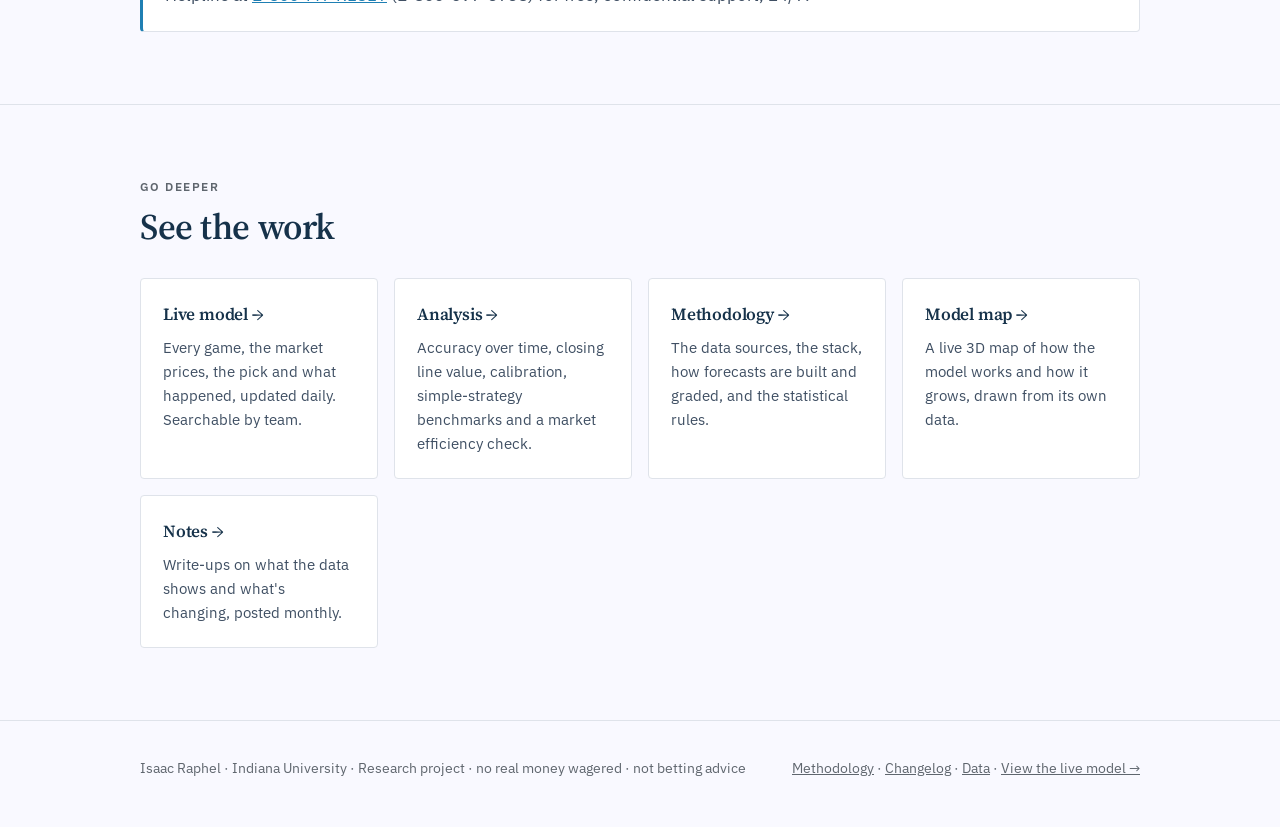
==== commit ef41dfb9: "Add changelog page, model card, data download and data dictionary; footer links to Changelog and Dat" ====
--- a/index.html
+++ b/index.html
@@ -329,7 +329,7 @@
 
 <footer><div class="wrap">
   <span>Isaac Raphel · Indiana University · Research project · no real money wagered · not betting advice</span>
-  <span class="flinks"><a href="method.html">Methodology</a> · <a href="model.html">View the live model →</a></span>
+  <span class="flinks"><a href="method.html">Methodology</a> · <a href="changelog.html">Changelog</a> · <a href="method.html#data">Data</a> · <a href="model.html">View the live model →</a></span>
 </div></footer>
 
 <script>
